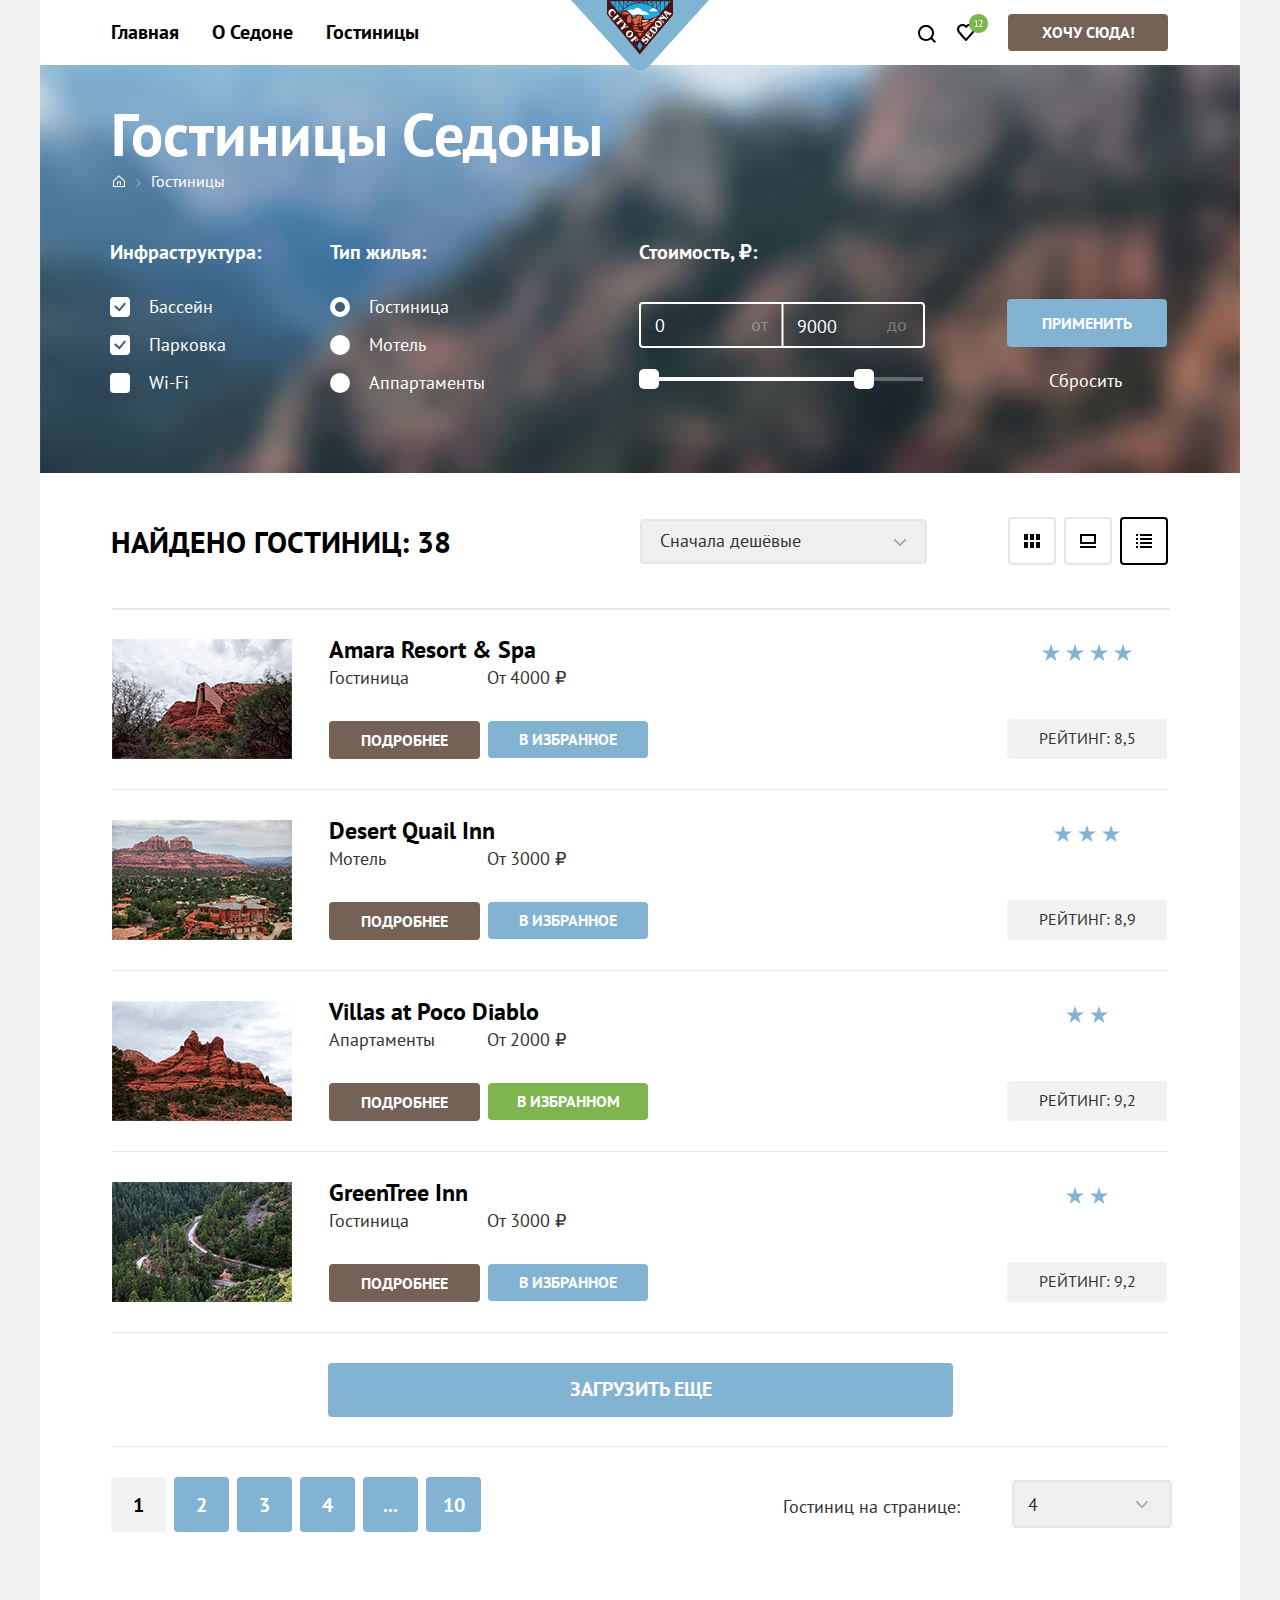
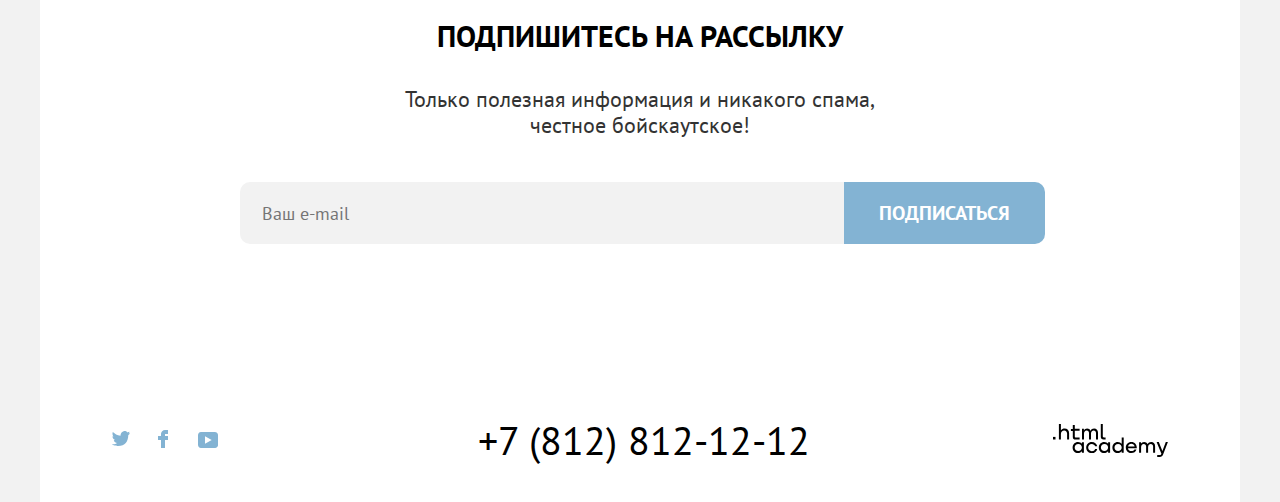
==== catalog.html @ f91305f1 "правка(без hover и focus)" ====
<!DOCTYPE html>
<html lang="ru">
  <head>
    <meta charset="utf-8">
    <title>HTML Academy: Седона(Каталог)</title>
    <link rel="stylesheet" href="styles/style.css">
    <link rel="icon" href="favicon.ico">
    <link rel="icon" type="image/png" sizec="32x32" href="images/favicon.png">
    <!-- Фавиконка -->
    <link>
  </head>
  <body class="catalog-body">
    <!-- header -->
    <header class="page-header">
      <!-- навигация -->
      <nav class="navigation">
        <ul class="navigation-list">
          <li class="navigation-item">
            <a class="navigation-link" href="main-link.html" >Главная</a>
          </li>
          <li class="navigation-item">
            <a class="navigation-link" href="about-sedona.html">О Седоне</a>
          </li>
          <li class="navigation-item">
            <a class="navigation-link" href="hotels.html">Гостиницы</a>
          </li>
        </ul>
        <ul class="navigation-user navigation-list">
          <li class="navigation-item">
            <a class="navigation-link" href="#">
              <img class="search" src="images/svg/search.svg" alt="кнопка поиска">
            </a>
          </li>
          <li class="navigation-item">
              <button class="popover-close-button ">
              <img class="sedona-like" src="images/svg/like-vector.svg" alt="Кнопка оценить">
              <!-- кнопка закрытия/открытия поповера -->
              </button>
          </li>
          <li class="navigation-item ">
            <a class="here-button" href="navigation-button.html">Хочу Сюда!</a>
          </li>
        </ul>
      </nav>
    </header>
    <!-- main -->
    <main class="main-inner">
      <header class="inner-header">
        <h1 class="inner-header-title">Гостиницы Седоны
          <ul class="breadcrumbs catalog-filter-list">
            <li class="breadcrumbs-item">
              <a class="breadcrumbs-link" href="index.html">
                <img class="main-inner-svg" src="images/svg/main-navigation.svg" alt="Главная">
              </a>
            </li>
            <li class="breadcrumbs-item">
              <a class="breadcrumbs-link" href="">Гостиницы</a>
            </li>
          </ul>
        </h1>
      </header>

        <section class="catalog-products">
          <form class="catalog-filter" action="https://echo.htmlacademy.ru/" method="get">
            <div class="main-page-block">
              <fieldset class="catalog-filter-group">
                <legend class="catalog-filter-title">Инфраструктура:</legend>
                    <ul class="catalog-filter-list">
                      <li class="catalog-filter">
                        <label class="control" for="swimming-id">
                          <input class="visually-hidden control-input" type="checkbox" name="swimming-pool" id="swimming-id" checked>
                          <span class="control-mark"></span>
                          <span class="control-label">Бассейн</span>
                        </label>
                      </li>
                        <li class="catalog-filter">
                          <label class="control" for="parking-id">
                          <input class="visually-hidden control-input" type="checkbox" name="parking" id="parking-id" checked>
                          <span class="control-mark"></span>
                          <span class="control-label">Парковка</span>
                        </label>
                        </li>
                      <li class="catalog-filter">
                        <label class="control" for="WI-FI-id">
                        <input class="visually-hidden control-input" type="checkbox" name="Wi-Fi" id="WI-FI-id">
                        <span class="control-mark"></span>
                        <span class="control-label">Wi-Fi</span>
                        </label>
                      </li>
                    </ul>
                </fieldset>

                <fieldset class="catalog-filter-group">
                  <legend class="catalog-filter-title">Тип жилья:</legend>
                    <ul class="catalog-filter-list">
                      <li class="catalog-filter">
                        <label class="control">
                        <input class="visually-hidden control-input" type="radio" name="product-group" value="hotel" checked>
                        <span class="control-mark"></span>
                        <span class="control-label">Гостиница</span>
                        </label>
                      </li>
                      <li class="catalog-filter">
                        <label class="control">
                        <input class="visually-hidden control-input" type="radio" name="product-group" value="motel" >
                        <span class="control-mark"></span>
                        <span class="control-label">Мотель</span>
                        </label>
                      </li>
                        <li class="catalog-filter">
                          <label class="control">
                          <input class="visually-hidden control-input" type="radio" name="product-group" value="appartament">
                          <span class="control-mark"></span>
                          <span class="control-label">Аппартаменты</span>
                          </label>
                        </li>
                      </ul>
                    </fieldset>

          <fieldset class="catalog-filter-group">
            <div class="range-wrapper-inputs">
              <form action="" method="post">
                <label class="catalog-filter-label">
                <input class="range-input range-input-one" type="number" name="min-price" value="0"> <div class="catalog-filter-input_from-to">от</div>
                </label>

                <label class="catalog-filter-label">
                <input class="range-input range-input-two" type="number" name="max-price" value="9000"> <div class="catalog-filter-input_from-to">до</div>
                </label>
              </form>
            </div>

            <legend class="catalog-filter-title">Стоимость, ₽:</legend>
              <div class="range">
                <div class="range-scale">
                  <div class="range-bar" style="left: 0px; width: 215px">
                    <button class="range-toggle toggle-min" type="button">
                      <span class="visually-hidden"></span>
                    </button> 
                    <button class="range-toggle toggle-max" type="button">
                    <span class="visually-hidden"></span>
                    </button>
                  </div>
                </div>
              </div>
            </fieldset>

          <div class="button-catalog">
            <button class="button-use" type="submit">Применить</button>
            <button class="button-repeat" type="reset">Сбросить</button>
          </div> 
        </div>
      </form>
        
        <form class="sorting-type">
          <div class="sorting-block">
          <h2 class="h2-sorting-block">Найдено гостиниц: 38</h2>
          <div class="select">
          <select class="select-control" id="sorting" name="sorting">
            <option value="cheap">Сначала дешёвые</option>
            <option value="popular">Сначала популярное</option>
            <option value="expensive">Сначала дорогое</option>
          </select>
        </div>
        
          
        <div class="mode-title-block">
          <a class="mode-title" href="#" >
            <img class="sorting-image"   src="images/svg/mode-tile.svg" alt="Показать карточки">
          </a>

          <a class="mode-title" href="#" >
            <img class="sorting-image" src="images/svg/mode-slideshow.svg" alt="показать слайдшоу">
          </a>

          <a class="mode-title-black mode-title" href="#" class="button button-light">
            <img class="sorting-image" src="images/svg/mode-list.svg" alt="Показать список">
          </a>
        </div>
      </div>
    </div>
  </form>
  <!-- карточки каталога -->
        <div class="product-card">
          <a class="product-card-link" href="product.html">
            <img class="product-card-image" src="images/catalog/AmaraResort&Spa-img.png" alt="Фотография Гостиницы">
          </a>
          <div class="product-card-information-block">
          <a class="product-card-title" href="#">Amara Resort & Spa</a>
          <p class="product-card-price">Гостиница</p>
          <p class="product-card-price">От 4000 ₽</p>
          <a href="#" class="detailed-button button">ПОДРОБНЕЕ</a>
          <a href="#" class="elected-button ">В ИЗБРАННОЕ</a>
        </div>
          <div class="block-stars">
            <img src="images/svg/star.svg" alt="4 звезды">
            <img src="images/svg/star.svg" alt="4 звезды">
            <img src="images/svg/star.svg" alt="4 звезды">
            <img src="images/svg/star.svg" alt="4 звезды">
            </div>
          <p class="raiting">Рейтинг: 8,5</p>  
          </div>

        <div class="product-card">
          <a class="product-card-link" href="product.html">
            <img class="product-card-image" src="images/catalog/DesertQuailInn-image.png" alt="Фотография Гостиницы">
          </a>
          <div class="product-card-information-block">
          <a class="product-card-title" href="#">Desert Quail Inn</a>
          <p class="product-card-price">Мотель</p>
          <p class="product-card-price">От 3000 ₽</p>
          <a href="#" class="detailed-button button">ПОДРОБНЕЕ</a>
          <a href="#" class="elected-button ">В ИЗБРАННОЕ</a>
          </div>
          <div class="block-stars">
            <img src="images/svg/star.svg" alt="3 звезды">
            <img src="images/svg/star.svg" alt="3 звезды">
            <img src="images/svg/star.svg" alt="3 звезды">
          </div>
          <p class="raiting">Рейтинг: 8,9</p>
          </div>

        <div class="product-card">
          <a class="product-card-link" href="product.html">
            <img class="product-card-image" src="images/catalog/VillasatPocoDiablo-image.png" alt="Фотография Гостиницы">
          </a>
          <div class="product-card-information-block">
          <a class="product-card-title" href="#">Villas at Poco Diablo</a>
          <p class="product-card-price">Апартаменты</p>
          <p class="product-card-price">От 2000 ₽</p>
          <a href="#" class="detailed-button button">ПОДРОБНЕЕ</a>
          <a href="" class="elected-button">В ИЗБРАННОМ</a>
          </div>
          <div class="block-stars">
            <img src="images/svg/star.svg" alt="2 звезды">
            <img src="images/svg/star.svg" alt="2 звезды">
            </div>
          <p class="raiting">Рейтинг: 9,2</p>
          </div>

        <div class="product-card">
          <a class="product-card-link" href="product.html">
            <img class="product-card-image" src="images/catalog/GreenTreeInn-image.png" alt="Фотография Гостиницыы">
          </a>
          <div class="product-card-information-block">
          <a class="product-card-title" href="#">GreenTree Inn</a>
          <p class="product-card-price">Гостиница</p>
          <p class="product-card-price">От 3000 ₽</p>
          <a href="#" class="detailed-button button">ПОДРОБНЕЕ</a>
          <a href="#" class="elected-button ">В ИЗБРАННОЕ</a>
          </div>
          <div class="block-stars">
            <img src="images/svg/star.svg" alt="2 звезды">
            <img src="images/svg/star.svg" alt="2 звезды">
            </div>
          <p class="raiting">Рейтинг: 9,2</p>
        </div>
          <a class="link-download-more" href="#">Загрузить еще</a>
      
        <div class="sorting-footer-block"> 
            <a class="pagination-link" href="">1</a>
            <a class="pagination-link" href="#">2</a>
            <a class="pagination-link" href="#">3</a>
            <a class="pagination-link" href="#">4</a>
            <a class="pagination-link pagination-next" href="#">...</a>
            <a class="pagination-link" href="#">10</a>
        

        <div class="text-sorting-block">
          <p class="text-sorting">Гостиниц на странице:</p>
          <select class="select-control" id="sorting-hotels" name="sorting">
            <option class="option-control" value="4">4</option>
            <option class="option-control" value="3">3</option>
            <option class="option-control" value="2">2</option>
            <option class="option-control" value="1">1</option>
          </select>
        </div>
      </div>  
  <!-- блок с рассылкой -->
    <div class="mailing">
      <h1 class="mailing-inner-h1">Подпишитесь на рассылку</h1>
      <p class="mailing-inner-p">Только полезная информация и никакого спама,<br>честное бойскаутское!</p>
        <form class="mail-button-form" action="" method="post">
          <div class="mail-button-block">
            <input  class="mail-button" placeholder="Ваш e-mail" id="email-button">
            <label class="for-email-button" for="email-button">Подписаться</label>
          </div>
        </form>
      </div>
    </main>
  <!-- footer -->
      <footer class="page-footer">
        <div class="footer-container">
          <ul class="footer-social-list">
            <li class="footer-social-item">
              <a class="social-button" href="#">
                <img class="social-image" src="images/svg/twitter.svg" alt="telegram сайта">
              </a>
            </li>
            <li class="footer-social-item">
              <a class="social-button" href="#">
                <img class="social-image" src="images/svg/social-facebook.svg" alt="facebook сайта">
              </a>
            </li>
            <li class="footer-social-item">
              <a class="social-button" href="#">
                <img class="social-image" src="images/svg/social-youtube.svg" alt="YouTube сайта">
              </a>
            </li>
          </ul>
          <a class="telefon" href="+7(812)812-12-12">+7 (812) 812-12-12</a>
          <a class="htmlacademy-block" href="#">
            <img class="htmlacademy-image" src="images/svg/htmlacademy.svg" alt="htmlacademt сайт">
        </a>
      </div>
    </footer>
  </body>
</html>
---- styles/style.css ----
@font-face {
    font-family:"PT Sans";
    font-style: normal;
    font-weight: 400;

    src: url("../fonts/ptsans-400.woff2") format("woff2");
    font-display: swap;
}
@font-face {
    font-family:"PT Sans";
    font-style:normal;
    font-weight: bold;

    src: url("../fonts/ptsans-700.woff2") format("woff2");
    font-display: swap;
}
html {
    height: 100%;
    margin:0 auto;
    width: 1280px;
    background: #F2F2F2;
}
body{
    margin:0 auto;
    display: flex;
    flex-direction: column;
    min-height: 100%;
    font-family: "PT Sans",sans-serif;
    font-size:24px;
    line-height:28px;

    background-color: #FFFFFF;
    width:1200px;
}  
.visually-hidden {
    position: absolute;
    width: 1px;
    height: 1px;
    margin: -1px;
    padding: 0;
    border: 0;
    clip: rect(0 0 0 0);
    overflow: hidden;
  }

.catalog-body{
    margin:0 auto;
    min-height: 100%;
    font-family: "PT Sans";
    font-size:24px;
    line-height:28px;
    
}
.main-container {
    flex-grow:1;
    margin: 0 auto;
    position:relative;
}
.main-container::after{
    position:absolute;
    content:"";
    background:url("../images/index/index-background.jpg");
    z-index:auto;
    width: 1200px;
    height: 485px;
    top: 0px;
}
.main-container::before{
    position:absolute;
    content:"";
    background:url("../images/index/welcome.png");
    width: 458px;
    height: 352px;
    margin-left:371px;
    top: 51px;
    z-index:1;
}
.page-container:after{
    position:absolute;
    content:"";
    background: url("../images/svg/index-background-svg.svg");
    width:1200px;
    height:57px;
    z-index:1;
    left:0;
    top:428px;
}
.page-container {
    width:1200px;
    margin: 0 auto;
    display:flex;
    flex-wrap:wrap;
    text-transform: uppercase;
}
.main-logo {
    display: block;
    margin: 0 auto;
    width:458px;
    height:352px;
}
.logo-h1 {
    font-family:"PT sans";
    font-size:30px;
    line-height:38px;
    margin:0;
    text-align: center;
    text-transform: uppercase;
}
.p-logo {
    width: 720px;
    font-family: "PT Sans";
    font-style: normal;
    font-weight: normal;
    font-size: 22px;
    line-height: 100px;
    text-align: center;
    color: #333333;
    text-transform: none;
    padding:0;
    margin:0;
}
.navigation {
    display:flex;
    width:1200px;
    margin:0; 
    z-index:3;
}
.navigation::after{
    position:absolute;
    content:"";
    background:url("../images/svg/sedona-nav.png");
    width:138px;
    height:70px;
    margin-left:531px;
    z-index:3;
}
.popover{
    position: absolute;
    top:62px;
    left:803px;
    z-index: 2;
    box-sizing: border-box;
    width: 400px;
    border: 1px solid #E6E6E6;
    box-sizing: border-box;
    box-shadow: 0px 25px 50px rgba(0, 0, 0, 0.15);
    border-radius: 20px;
    padding:25px;
    min-height: 232px;
    font-family:"PT sans",sans-serif;
    color:#000000;
    background-color:#FFFFFF;
    /* Отключил поповер */
    display:none;
}
.popover-cart::before{
    position:absolute;
    background:url("../images/svg/popover-vector.svg");
    width:20px;
    height:9px;
    left: 168px;
    top: -10px;
    z-index:3;
    content:"";
    /* вектор указывающий на кнопку закрытия попапа */
}
.popover-content {
    height: 100%;
}
.popover-title{
    position:absolute;
    left:-1px;
    padding-top:22px;
    padding-bottom:25px;
    width: 401px;
    font-family: "PT Sans",sans-serif;
    font-style: normal;
    font-weight: bold;
    font-size: 16px;
    line-height: 15px;  
    text-align: center;
    text-transform: uppercase;
    color:#FFFFFF;
    background: #756257;
    border-radius: 0px 0px 20px 20px;
    margin-top:22px;
}
.popover-title:hover{
    background: #615048;
}
.popover-title-link:focus{
    outline:none;
    background: #615048;
    border: 3px solid #83B3D3;
    border-radius: 0px 0px 20px 20px;
}
.popover-title:active{
    color: rgba(255, 255, 255, 0.3);
}
.cart-item{
    display:grid;
    margin-bottom:auto;
    grid-template-columns: 65px 260px 50px;
    grid-template-rows: 50px;
}
.basket:hover{
    color:black;
}
.cart-item-button:focus{
    outline:none;
    padding: 10px;
    width: 36px;
    height: 36px;
    border: 3px solid #83B3D3;
    box-sizing: border-box;
    border-radius: 10px;
}
.cart-item-button:active{
    color: rgba(255, 255, 255, 0.3);
}
/* .cart-item-block{
    display:flex;
    flex-direction: row;
    width:320px;
} */
.cart-item + .cart-item{
    margin-top:24px;
}
.popover-cart{
    width:400px;
}
.cart-items-list{
    padding:0;
}
.cart-item-image{
    width: 48px;
    height: 48px;
    border-radius: 24px;
    grid-row:1/2;
    grid-column:1/2;
    border: 1px solid #000000;
}
.cart-item-title{
    height:36px;
    font-family:"PT Sans",sans-serif;
    font-style: normal;
    font-weight: bold;
    font-size: 18px;
    line-height: 34px;
    color: #000000;
    display:flex;
    flex-direction: column;
    align-self:flex-end;
    grid-column:2/3;
    grid-row:1/2;
}
.cart-item-link{
    list-style: none;
}
.cart-item-type-hotel{
    margin:0;
    padding:0;
    width: 244px;
    font-family: "PT Sans",sans-serif;
    font-style: normal;
    font-weight: normal;
    font-size: 16px;
    line-height: 40px;
    display: flex;
    align-items: flex-end;
    color: #333333;
    grid-column:2/3;
    grid-row:1/2;
}
.cart-item .button {
    grid-column: 3 / 4;
    align-self:flex-start;
    border:none;
    background:none;
    width: 16px;    
    height: 36px;
    padding:0;
    margin:0;
}
.navigation-list {
    display:flex;
    flex-wrap:wrap;
    width:440px;
    margin:0;
    padding:0;
    list-style-type: none;
}
.navigation-list:first-child{
    margin-left:71px;
}
.navigation-list.navigation-user {
    width:auto;
    margin-left:auto;
    max-width:350px;
}
.search{
    position:relative;
    top:4px;
    width:18px;
    height:18px;
}
.sedona-like{
    position: relative;
    bottom:4px;
    width:31px;
    height:27px;
}
.navigation-link {
    position: relative;
    display:block;
    padding:19px 33px 0px 0px;
    font-size:20px;
    line-height:26px;
    font-weight: 700;
    text-align:center;
    color: #000000;
    text-decoration: none;
    font-family: 'PT Sans';
    text-transform: none;
}
.navigation-user  .navigation-link{
    padding:19px 20px 0px 0px;
}
.navigation-link:hover {
    color:#756257;
}
.navigation-link:focus {
    outline:none;
    border: 3px solid #83B3D3;
    box-sizing: border-box;
    border-radius: 10px;
    padding: 6px 12px;
    align-self:center;
}
.page-header{
    min-height:65px;
}
.navigation-link:active {
    color: rgba(0, 0, 0, 0.3);
}
.popover-close-button {
    outline:none;
    background:none;
    border:none;
    padding:18px 20px 24px 1px;
}
.popover-close-button:hover{
    color:rgba(117, 98, 87, 1);

}
.navigation-item {
    position:relative;
    z-index:1;
}
.navigation-list .navigation-item{
    height:65px;
}
.here-button {
    width:160px;
    font-family: "PT Sans";
    font-style: normal;
    font-weight: bold;
    font-size: 16px;
    line-height: 21px;
    margin:0 auto;
    text-transform: uppercase;
    color:#FFFFFF;
    background: #756257;
    border-radius: 4px;
    display:inline-block;
    padding:8px 0px;
    margin-bottom:4px;
    text-align:center;
    text-decoration: none;
    margin-right:72px;
    margin-top:14px;    
}
.here-button:hover {
    background-color:#615048;
}
.here-button:focus {
    outline:none;
    border: 3px solid #83B3D3;
    border-radius: 4px;
}
.here-button:active {
    color: rgba(255, 255, 255, 0.3);
    background-color:#615048;
}
.mailing-index {
    background-image: url("../images/index/mailing-background.jpg");
    height:411px;
    width: 1200px;
    background-size: 100% auto;
    background-repeat: no-repeat;
    margin:0 auto;
}
.mailing {
    text-align:center;
    margin-bottom:50px;
}
.mailing-inner-h1 {
    width: 720px;
    height: 50px;
    font-family: "PT Sans",sans-serif;
    font-style: normal;
    font-weight: bold;
    font-size: 30px;
    line-height: 36px;
    text-align: center;
    text-transform: uppercase;
    color: #000000;
    margin-bottom:18px;
    margin-top:82px;
    margin-left:240px;
}
.mailing-inner-p {
    width: 720px;
    height: 72px;
    font-family: "PT Sans",sans-serif;
    font-style: normal;
    font-weight: normal;
    font-size: 22px;
    line-height: 26px;
    text-align: center;
    color: #333333;
    margin:0;
    margin-left:240px;
    margin-bottom:24px;
}
.mail-button-form {
    width:0px;
    height:0px;
}
.block {
    background-color: #83B3D3;
    color:#ffffff;
    text-align: center;
    margin: 0;
    padding: 0;

}
.food {
    background-color: #83B3D3;
    color:#ffffff;
    text-align: center;
}
.hotels {
    background: rgba(131, 179, 211, 0.12); 
    color:#ffffff;
    text-align: center;;
}
.souvenirs {
    background-color: #83B3D3;
    color:#ffffff;
    text-align: center;
    background: rgba(131, 179, 211, 0.12); 
    margin: 0;
    padding: 0;
}

.main-inner {
    background: url("../images/catalog/catalog-background.jpg");
    width: 1200px;
    background-repeat: no-repeat;
    flex-grow:1;
    margin: 0 auto;
}
.select-control {
    color:#333333;
}
.sorting-block {
    position:relative;
    display:flex;
    flex-direction: row;
    width: 1200px;
    height: 48px;
    align-items:center;
    margin-bottom:74px;
    margin-top:126px;
}
.h2-sorting-block {
    position:relative;
    font-family: "PT Sans",sans-serif;
    font-style: normal;
    font-weight: bold;
    font-size: 30px;
    line-height: 39px;
    text-transform: uppercase;
    color: #000000;
    margin:0;
    padding-left:71px;
    width: 529px;
}
.sorting{
    position: relative;
    display: flex;
    align-items: center;
    width: 287px;
    margin-right: auto;
}
.sorting-type .select-control {
    position: relative;
    font-family:"PT sans",sans-serif ;
    font-style: normal;
    font-weight: normal;
    font-size: 18px;
    line-height: 23px;
    color: #333333;
    border: 2px solid #E6E6E6;
    box-sizing: border-box;
    border-radius: 4px;
    padding:8px 100px 10px 18px;
    margin:0; 
    bottom:0px;
    appearance: none;
}
.sorting-block::after{
    position:absolute;
    content: "";
    left:854px;
    top:22px;
    background:url("../images/svg/dropdown.svg");
    width:12px;
    height:7px;
}
.sorting-type .select-control:hover{
    border: 2px solid #83B3D3;
    box-sizing: border-box;
    border-radius: 4px;
}
.sorting-type .select-control:focus{
    outline: none;
    border: 2px solid #83B3D3;
    box-sizing: border-box;
    border-radius: 4px;
}
.sorting-type .select-control:active{
    opacity:0.3;
}
.inner-header-title {
    font-family: "PT Sans",sans-serif;
    font-style: normal;
    font-weight: bold;
    font-size: 60px;
    color: #FFFFFF;
    padding:0;
    margin:0;
    padding-top:55px;
    padding-left:71px;
    margin-bottom:91px;
}
.catalog-filter-title {
    font-family: "PT sans",sans-serif;
    font-style: normal;
    font-weight: bold;
    font-size: 20px;
    line-height: 26px;
    color:#FFFFFF;
    width: 150px;
    height: 26px;
    margin-bottom:24px;
    padding:0;
}
.main-page-block:first-child {
    margin-left:19px;
}
.control {
    position: relative;
    display: block;
}
.control-mark {
    position:absolute;
    width:20px;
    height:20px;
    background: #FFFFFF;
    border-radius: 4px;
    border:none;
    top: 6px;
    left: 0;
}
.control-input[type="checkbox"] + .control-mark:hover{
    opacity:0.6;
}
.control-mark:focus{
    background: rgba(255, 255, 255, 0.6);
    border: 3px solid #83B3D3;
}
.control-input[type="checkbox"] + .control-mark:active{
    opacity: 0.3;
}
.control-input[type="checkbox"]:checked + .control-mark::before {
    position: absolute;
    top: 10px;
    left: 4px;
    width: 6px;  
    height: 2px;
    background-color: #3F5E72;
    content: "";
}
.control-input[type="checkbox"]:checked + .control-mark::after {
  position: absolute;
  top: 9px;
  left: 7px;
  width: 10px;  
  height: 2px;
  background-color: #3F5E72;
  content: "";
}
.control-input[type="checkbox"]:checked + .control-mark::before {
    transform: rotate(40deg);
  }
  
.control-input[type="checkbox"]:checked + .control-mark::after {
    transform: rotate(130deg);
}
.control-input[type="radio"] + .control-mark {
    border-radius: 50%;
}
.control-input[type="radio"]:checked + .control-mark::before {
    position: absolute;
    top: 5px;
    left: 5px;
    width: 10px;
    height: 10px;
    background: #3F5E72;
    border-radius: 50%;
    content: "";
}
.control-label {
    width: 63px;
    height: 23px;
    font-family: "PT sans",sans-serif;
    font-style: normal;
    font-weight: normal;
    font-size: 18px;
    line-height: 23px;
    color: #FFFFFF;
    padding-left:39px;  
}
.catalog-filter-list .catalog-filter:first-child{
    margin-top:2px;
}
.catalog-filter-input_from-to {
    width: 20px;
    height: 23px;
    font-family: "PT sans",sans-serif;
    font-style: normal;
    font-weight: normal;
    font-size: 18px;
    line-height: 20px;
    text-align: right;
    align-self:center;
    color: #FFFFFF;
    opacity: 0.3;
    padding-right:14px;
}
.catalog-filter-group {
    margin:0;
    border:none;
    margin-left:51px;
    padding:0;
}
.catalog-filter-group:nth-child(2) {
    padding-right:159px;
    margin-left:70px;
}
.catalog-filter-group:nth-child(3){
    padding:0;
    width:287px;
    margin:0;
}
.mode-title-block {
    width:160px;
    display:flex;
    flex-direction: row;   
    padding:0;
    margin-left:81px;
    margin-right:72px;
}
.mode-title {
    position:relative;
    width:48px;
    height:48px;
    text-decoration: none;
    border: 2px solid #E6E6E6;
    box-sizing: border-box;
    border-radius: 4px; 
    margin-right:8px;
}
.mode-title:not(.mode-title-black):hover{
    border: 2px solid #83B3D3;
}
.mode-title:not(.mode-title-black):focus{
    outline:none;
    border: 2px solid #83B3D3;
}
.mode-title:not(.mode-title-black):active{
    border: 2px solid #000000   ;
}
.sorting-image{
    width:16px;
    height:14px;
    position:absolute;
    left:14px;
    top:15px;
}
.mode-title:nth-child(3){
    margin:0;
}
.mode-title-black {
    border: 2px solid #000000;
}

.mode-title-block::after {
    position:absolute;
    width:1056px;
    left:72px;
    top: 91px;
    border: 1px solid #E6E6E6;
    content: "";
}
.white-block {
    background-color:#ffffff;
    width: 1200px;
    min-height: 288px;
    left: 40px;
    top: 550px;
    margin: 0;
    padding: 0;
}
.logo-sedona {
    position:absolute;
    margin:51px 371px 82px 371px;
}
.logo-block {
    margin: 0 auto;
    width:720px;
    padding:63px 240px 0px;
    margin-top:480px;
}
.h2-block {
    font-family: "PT sans",sans-serif;
    font-style: normal;
    font-weight: bold;
    font-size: 24px;
    line-height: 24px;
    text-align: center;
    color:black;
    margin:0;
    padding:0;
    margin-top:100px;
    margin-bottom:0;
}
.h2-block_svg {
    font-family: "PT sans",sans-serif;
    font-style: normal;
    font-weight: bold;
    font-size: 24px;
    line-height: 28px;
    text-align: center;
    color:black;
    margin:0 auto;  
}
.h2-block_white {
    width:200px;
    margin:0 auto;
    font-family: "PT sans",sans-serif;
    font-style: normal;
    font-weight: bold;
    font-size: 24px;
    line-height: 28px;
    text-align: center;
    margin-top:100px;
    margin-bottom:26px;
}
.block-number-one {
    font-family: "PT sans",sans-serif;
    font-style: normal;
    font-size: 24px;
    line-height: 28px;
}
.block-number_p {
    width: 220px;
    min-height: 23px;
    font-family: "PT Sans",sans-serif;
    font-style: normal;
    font-weight: normal;
    font-size: 18px;
    line-height: 21px;
    margin:0 auto;
    color: #FFFFFF;
    text-align:center;
    text-transform: none;
    margin-bottom:26px;
}

.food {
    font-family: "PT sans",sans-serif;
    font-style: normal;
    font-weight: bold;
    font-size: 24px;
    line-height: 28px;
    text-align: center;
    
    background-color:#ffffff;
}
.number-block {
    color:#333333;
    font-family: "PT sans",sans-serif;
    font-style: normal;
    font-weight: normal;
    font-size: 18px;
    line-height: 19px;
    text-align: center; 
    margin-top: 35px;
    padding:0;
    margin-bottom:10px;
}
.number-block-p {
    margin:0 auto;
    width:250px;
    color:#333333;
    font-family: "PT sans",sans-serif;
    font-style: normal;
    font-weight: normal;
    font-size: 18px;
    line-height: 21px;
    text-align: center;
    margin-top:20px;
    padding:0;
    margin-bottom:0;
    text-transform: none;
}
.number_none-svg {
    color:#333333;
    font-family: "PT sans",sans-serif;
    font-style: normal;
    font-weight: normal;
    font-size: 18px;
    line-height: 21px;
    text-align: center;
    margin: 0;
    padding:0;
    margin-bottom:0;
    margin-top:26px;
}
.block-attractions {
    background: rgba(131, 179, 211, 0.12); 
    margin: 0;
    padding: 0;
}
.souvenirs {
    background: rgba(131, 179, 211, 0.12);
}
.block-road {
    background: rgba(131, 179, 211, 0.2);
}
.block-tourist {
    background: rgba(131, 179, 211, 0.12); 
    margin: 0;
    padding: 0;
}
.sedona-hotels-block {
    margin:0 auto;
}
.sedona-hotels-block-p {
    font-family: "PT sans",sans-serif;
    font-style: normal;
    font-weight: normal;
    font-size: 22px;
    line-height: 26px;
    color:#333333;
    text-align:center;
    margin-left:-10px;
    text-transform: none;
    margin-bottom:61px;
}
.sedona-hotels-block-h2 {
    font-family: "PT sans",sans-serif;
    font-style: normal;
    font-weight: bold;
    font-size: 30px;
    line-height: 32px;
    text-align: center;
    text-transform: uppercase;
    margin-top:91px;
    margin-bottom:30px;
}
.souvenirs-svg {
    margin-bottom:23px;
    margin-top:85px;
}
.food-svg {
    margin-bottom:23px;
    margin-top:91px;
}
.hotels-svg {
    margin-bottom:23px;
    margin-top:89px;
}
.search-hotels {
    display:block;
    font-family: "PT Sans",sans-serif;
    font-style: normal;
    text-decoration: none;
    font-weight: bold;
    font-size: 20px;
    line-height: 36px;
    width: 575px;
    background: #756257;
    border-radius: 10px;
    text-align: center;
    text-transform: uppercase;
    color: #FFFFFF;
    padding-top:11px;
    padding-bottom:11px;
    margin-left:312px;
    margin-bottom:91px;
}
.search-hotels:hover {
    background: #615048;
}
.search-hotels:focus {
    outline:none;
    border: 3px solid #83B3D3;
    box-sizing: border-box;
    border-radius: 10px;
}
.search-hotels:active {
    color: rgba(255, 255, 255, 0.3);
}
.mailing-h1 {
    font-family: "PT sans",sans-serif;
    font-style: normal;
    font-weight: bold;
    font-size: 30px;
    line-height: 36px;
    color:#FFFFFF;
    text-align: center;
    text-transform: uppercase;
    padding-top:94px;
    padding-bottom:15px;
}
.mailing-p {
    margin:0 auto;
    font-family: "PT sans",sans-serif;
    font-style: normal;
    font-weight:normal;
    font-size: 22px;
    line-height: 26px;
    text-transform: none;
    color:#FFFFFF;
    text-align: center;
    margin-top:30px;
    margin-bottom:28px;
}
.mail-button {
    font-family: "PT sans",sans-serif;
    font-style: normal;
    font-weight: normal;
    font-size: 18px;
    line-height: 28px;
    display: flex;
    align-items: center;
    color: #000000;
    background: #F2F2F2;
    border:none;
    height: 60px;
    padding-left:22px;
    padding-right:375px;
    border-radius: 10px 0px  0px 10px;
}
.mail-button-block  {
    display:flex;
    width:800px;
    margin-left:200px;
}
.mail-button:hover {
    background: #E6E6E6;
}
.mail-button:focus {
    outline:none;
    border: 3px solid #83B3D3;
    padding:-3px;
}
.mail-button:active {
    border: 2px solid #000000;
    box-sizing: border-box;
}
.for-email-button {
    font-family: "PT sans",sans-serif;
    font-style: normal;
    font-weight: bold;
    font-size: 20px;
    line-height: 60px;
    color:#FFFFFF;
    align-items: center;
    text-transform: uppercase;
    width: 200px;
    background: #83B3D3;
    border-radius: 0px 10px 10px 0px;
    padding:1px 35px;
} 
.for-email-button:hover {
    background: #68A2CA;
}
.for-email-button:focus { 
    outline: none;
    border: 3px solid #756257;
}
.for-email-button:active {
    background: #68A2CA;
    color: rgba(255, 255, 255, 0.3);
}
.page-footer {
    margin:0 auto;
}
.catalog-body .page-footer{
    margin-top:150px;
}
.catalog body  .footer-container{
    margin-top:138px;
}
.footer-container {
    display: flex;
    width: 1200px;
    margin: 0 auto;
    height:120px;
}
.footer-social-list {
    width:100px;
    list-style-type: none;
    display:flex;
    flex-wrap:wrap;
    align-self:center;
    margin: 0;
    padding: 0;
    margin-left:72px;
}
.footer-social-item {
    position:relative;
    width:30px;
    height:30px;
    left:0px;
    bottom:3px;
}
.footer-social-item:nth-child(2){
    left:16px;
    bottom:1px;
}
.footer-social-item:nth-child(3) {
    left:26px;
    bottom:1px;
  }
.social-button:hover {
    color: #68A2CA;
}
.social-button:focus {
    outline:none;
    padding:10px;
    width: 40px;
    height: 40px;
    border: 3px solid #83B3D3;
    box-sizing: border-box;
    border-radius: 10px;
}
.social-button:active{
    color: rgba(104, 163, 202, 0.3);
}
.telefon {
    position:relative;
    font-family: "PT Sans",sans-serif;
    font-style: normal;
    font-weight: normal;
    font-size: 40px;
    text-decoration: none;
    color:black;
    text-align: center;
    margin:0 auto;
    align-self:center;
    bottom:2px;
    left:11px;
}
.telefon:hover {
    color: #756257;
}
.telefon:focus {
    border: 3px solid #83B3D3;
    padding: 15px;
    box-sizing: border-box;
    border-radius: 10px;
    outline:none;
}
.telefon:active{
    color: rgba(0, 0, 0, 0.3);
}
.htmlacademy-block{
    width:115px;
    height:33px;
    padding-top:42px;
    margin-right:72px;
}
.htmlacademy-block:hover {
    color: #756257;
}
.htmlacademy-block:focus {
    outline:none;
    padding: 10px;
    box-sizing: border-box;
    border-radius: 10px;
    border: 3px solid #83B3D3;
}
.htmlacademy-block:active{
    color: rgba(0, 0, 0, 0.3);
}
.text-sorting {
    font-family: "PT sans",sans-serif;
    font-style: normal;
    font-weight: normal;
    font-size: 18px;
    line-height: 23px;
    color: #333333;
    margin-left:294px;
    margin-right:52px;
}
.text-sorting-block .select-control{
    position: relative;
    font-family:"PT sans",sans-serif ;
    font-style: normal;
    font-weight: normal;
    font-size: 18px;
    line-height: 23px;
    color: #333333;
    border: 2px solid #E6E6E6;
    box-sizing: border-box;
    border-radius: 4px;
    margin:0; 
    top:3px;
    padding-left:14px;
    height:48px;
    width:160px;
    appearance: none;
}
.text-sorting-block .select-control:hover{
    border: 2px solid #83B3D3;
    box-sizing: border-box;
    border-radius: 4px;
}
.text-sorting-block .select-control:focus{
    outline: none;
    border: 2px solid #83B3D3;
    box-sizing: border-box;
    border-radius: 4px;
}
.text-sorting-block .select-control:active{
    opacity:0.3;
}
.text-sorting-block{
    display:flex;
    flex-direction:row;
}
.sorting-footer-block::before{
    position:absolute;
    content: "";
    left:1096px;
    top:24px;
    background:url("../images/svg/dropdown.svg");
    width:12px;
    height:7px;
    z-index:1;
}
.sorting-footer-block::after{
    content:"";
    width: 1056px;
    position:absolute;
    left: 72px;;
    top: -31px;
    border-bottom: 1px solid #E6E6E6;
}
.option-control {
    font-family: "PT sans",sans-serif;
    font-style: normal;
    font-weight: normal;
    font-size: 18px;
    line-height: 23px;
    color: #333333;
}

.link-download-more{
    position:relative;
    align-items: center;
    text-align: center;
    text-transform: uppercase;
    width: 625px;
    padding:13px 0px 15px 0px;
    background-color: #83B3D3;
    border-radius: 4px;
    font-family: "PT sans",sans-serif;
    font-style: normal;
    font-weight: bold;
    font-size: 20px;
    line-height: 26px;
    display:block;
    text-decoration: none;
    color:#FFFFFF;
    bottom:20px;
    margin-bottom:40px; 
    margin-left:288px;
    margin-top:20px;
}
.block {
    width:400px;
    min-height: 384px;
    margin:0;
    padding:0;
    display:flex;
    flex-direction: column;
    flex-wrap:wrap;
    text-align:center;
}
.photo-center-city {
    width: 800px;
    height: 384px;
    margin:0;
}
.main-page-block{
    display:flex;
    padding:0;
    margin:0;
}
.breadcrumbs {
    display:flex;
    padding:0;
    margin:0;
}
.breadcrumbs-item{
    padding-left:2px;
    padding-top:3px;
}
.breadcrumbs::after{
    position:relative;
    content:"";
    left:25px;
    top:25px;
    background:url("../images/svg/nav-link.svg");
    width:5px;
    height:8px;
}
.breadcrumbs-item{
    width:0;
    height:0;
}
.breadcrumbs-item + .breadcrumbs-item{
    margin-left:26px;
}
.breadcrumbs-link[href="index.html"]{
    height:2px;
}
.breadcrumbs-link[href=""] {
    position:relative;
    font-family: "PT sans",sans-serif;
    font-style: normal;
    font-weight: normal;    
    font-size: 16px;
    line-height: 21px;
    color: #FFFFFF;
    width: 73px;
    height: 21px;
    padding-left:13px;
    text-decoration: none;
    top:-3px;
    right:1px;
}
.catalog-filter-list {
    display: flex;
    list-style-type: none;
    margin: 0;
    padding: 0;
    position: absolute;
    height: 148px;
    flex-direction: column;
    flex-wrap: wrap;
}
.catalog-filter-list:not(.catalog-filter-list:nth-child(2)):not(.breadcrumbs){
    margin-left:2px;
}
.catalog-filter{
    padding-bottom:10px;
}
.catalog-filter:nth-child(3){
    padding-bottom:0;
}
.breadcrumbs-link:hover{
    color: rgba(255, 255, 255, 0.6);
}
.breadcrumbs-link:focus{
    outline:none;
    padding: 3px 8px;
    border: 3px solid #83B3D3;
    box-sizing: border-box;
    border-radius: 4px;
}
.button-catalog{
    position:relative;
    left:81px;
    bottom:10px;
 }
.button-use{
    position: absolute;
    width: 160px;
    height: 48px;
    margin-top:70px;    
    font-family: "PT Sans",sans-serif;
    font-style: normal;
    font-weight: bold;
    font-size: 16px;
    line-height: 21px;
    text-transform: uppercase;
    color: #FFFFFF;
    background: #83B3D3;
    border-radius: 4px;
    border:none;
    padding:0;
}
.button-use:hover{
    background: #68A2CA;
}
.button-use:focus{
    outline:none;
    border: 3px solid #FFFFFF;
}
.button-use:active{
    color: rgba(255, 255, 255, 0.3);
}
.button-repeat{
    position: absolute;
    top:140px;
    left:42px;
    font-family: "PT Sans",sans-serif;
    font-style: normal;
    font-weight: normal;
    font-size: 18px;
    line-height: 23px;
    color: #FFFFFF;
    background:none;   
    border:none; 
    padding:0;
    
}
.button-repeat:hover{
    color: rgba(255, 255, 255, 0.6);
}
.button-repeat:focus{
    outline:none;
    border: 3px solid #83B3D3;
    border-radius: 4px;
    padding:4px 3px;
}
.button-repeat:active{
    color: rgba(255, 255, 255, 0.3);
}
.range{
    margin-left:10px;
}
.range-scale{
    margin-top:29px;
    height:4px;
    background-color:rgba(255, 255, 255, 0.3);
    position:relative;
    width:274px;
}
.range-bar{
    position: absolute;
    height:4px;
    background-color: #FFFFFF;
}
.range-toggle{
    position: absolute;
    width:20px;
    height:20px;
    background-color:#FFFFFF;
    border-radius:5px;
    cursor:pointer;
    border:none;
}
.range-toggle:hover{
    box-shadow: 0px 4px 10px rgba(0, 0, 0, 0.25);
}
.range-toggle:focus{
    border: 3px solid #83B3D3;
    box-shadow: 0px 4px 10px rgba(0, 0, 0, 0.25);
}
.range-toggle:active{
    border: 2px solid #83B3D3;
    box-shadow: 0px 7px 15px rgba(0, 0, 0, 0.4);
}
.toggle-min{
    top:-8px;
    left:-10px;
}
.toggle-max{
    top:-8px;
    right:-10px;
}
.range-wrapper-inputs{
    position:relative; 
    display:flex;
    margin-top:13px;
    border: 2px solid #FFFFFF;
    box-sizing: border-box;
    border-radius: 4px;
    width:286px;
    height:46px;
}
.range-wrapper-inputs:hover{
    border-color:rgba(255, 255, 255, 0.6)
}
.range-wrapper-inputs:focus{
    box-shadow: 0px 0px 0px 3px #81B3D2;
}
.range-wrapper-inputs:active{
    background: #756257;
}
.catalog-filter-label{
    display:flex;
    align-items:center;
    height:45px;
}
.range-input{
    width: 40px;
    font: inherit;
    text-align: center;
    background-color: transparent;
    color:#FFFFFF;
    border: none;
    font-family: "PT Sans",sans-serif;
    font-style: normal;
    font-weight: normal;
    font-size: 18px;
    line-height: 23px;
    outline:none;
}
.range-input::-webkit-outer-spin-button,
.range-input::-webkit-inner-spin-button {
    appearance: none;
    margin: 0;
}
.range-input-one{
    margin-right:83px;
    width:10px;
    padding:14px 0px 16px 14px;
}
.range-input-two{
    width:40px;
    padding:14px 50px 14px 15px;
}
.range-wrapper-inputs::after{
    content:"";
    position:absolute;
    width: 45px;
    top:20px;
    left:119px;
    border-bottom: 2px solid #FFFFFF;
    transform: rotate(90deg);
}
.elected-button{
    position:absolute;
    background: #83B3D3;
    border-radius: 4px;
    font-family: "PT Sans",sans-serif;
    font-style: normal;
    font-weight: bold;
    font-size: 16px;
    line-height: 21px;
    text-align: center;
    text-transform: uppercase;
    color:#FFFFFF;
    padding-top:8px;
    padding-bottom:8px;
    width:160px;
    text-decoration: none;
    display:block;
    margin-top:57px;
    margin-left:159px;
}
.elected-button:not(.elected-button[href=""]):hover{
    background: #68A2CA;
    border: 1px solid #756257;
    border-radius: 4px;
}
.elected-button[href=""]:hover{
    background: #6C9E42;
}
.elected-button:not(.elected-button[href=""]):focus{
    outline:none;
    background: #68A2CA;
    border: 3px solid #756257;
    border-radius: 4px;
}
.elected-button[href=""]:focus{
    outline:none;
    background: #6C9E42;
    border: 3px solid #756257;
    border-radius: 4px;
}
.elected-button:not(.elected-button[href=""]):active{
    background: #68A2CA;
    border: 1px solid #756257;
    box-sizing: border-box;
    border-radius: 4px;
    color:rgba(255, 255, 255, 0.3)
}
.elected-button[href=""]:focus{
    background:#6C9E42;
    color:rgba(255, 255, 255, 0.3)
}
.elected-button[href=""]{
    background: #7DB54F;
}
.detailed-button{
    position:absolute;
    font-family: "PT Sans",sans-serif;
    color:#FFFFFF;
    font-style: normal;
    font-weight: bold;
    font-size: 16px;
    line-height: 21px;
    text-align: center;
    text-transform: uppercase;
    text-decoration:none;
    background: #756257;
    border-radius: 4px;
    padding-top:9px;
    padding-bottom:8px;
    width:151px;
    margin-top:57px;
    display:block;
}
.detailed-button:hover{
    color: #615048;
}
.detailed-button:focus{
    outline:none;
    background: #615048;
    border: 3px solid #83B3D3;
    border-radius: 4px;
}
.detailed-button:active{
    background:#615048;
    color:rgba(255, 255, 255, 0.3)
}
.product-card {
    position:relative;
    padding-left:72px;
    display:grid;
    grid-template-rows: 50px 70px 61px;
    grid-template-columns: 180px 37px 160px 518px 160px;
}
.product-card::after{
    content:"";
    width: 1056px;
    position:absolute;
    right:72px;
    padding-bottom:150px;
    border-bottom: 1px solid #E6E6E6;
}
.product-card-link{
    width: 180px;
    height: 120px;
    grid-column: 1/2;
    grid-row:1/-1;
    display:flex;
    flex-direction:column;
}
.product-card-link:hover{
    opacity:0.6;
}
.product-card-link:focus{
    outline:none;
    border: 3px solid #83B3D3;
}
.product-card-link:active{
    opacity:0.3;
}
.product-card-information-block{
    grid-row:1/3;
    grid-column:3/5;
}
.product-card-title {
    font-family: "PT sans",sans-serif;
    font-style: normal;
    font-weight: bold;
    font-size: 24px;
    display:flex;
    text-decoration: none;
    color:#000000;
    align-self:flex-start;
    margin-top:-3px;
}
.product-card-title:hover{
    color: #756257;
}
.product-card-title:focus{
    outline:none;
    border: 3px solid #83B3D3;
    box-sizing: border-box;
    border-radius: 10px;
    width:239px;
}
.product-card-title:active{
    color:rgba(255, 255, 255, 0.3)
}
.product-card-price {
    position:absolute;
    font-family: "PT sans",sans-serif;
    font-style: normal;
    font-weight: normal;
    font-size: 18px;
    line-height:20px;
    color:#333333;
    margin:0;
    padding:0;
    margin-top:4px;
}
.product-card-price + .product-card-price{
    margin-left:158px;
}
.raiting {
    font-family: "PT sans",sans-serif;
    font-style: normal;
    font-weight: normal;
    font-size: 16px;
    line-height: 21px;
    text-align: center;
    background: #F2F2F2;
    text-transform: uppercase;
    border-radius: 4px;
    color:#333333;
    width: 160px;
    margin:0;
    margin-left:auto;
    padding-top:9px;
    padding-bottom:10px;
    grid-row:2/3;
    grid-column:5/6;
    align-self:end;
}
.block-stars{
    position:absolute;
    grid-row:1/2;
    grid-column:5/6;
    justify-self: center;
}
.sorting-footer-block {
    display:flex;  
    flex-wrap:wrap;
    position:relative;
}
.pagination-link {
    font-family:"PT sans",sans-serif;
    font-style: normal;
    font-weight: bold;
    font-size: 20px;
    line-height: 26px;
    text-align: center;
    color: #FFFFFF;
    text-decoration: none;
    background-color: #83B3D3;
    border-radius: 4px;
    width: 55px;
    height:0px;
    padding-top:15px;
    padding-bottom:40px;
    margin-right:8px;
}
.pagination-link[href=""]{
    font-family: "PT sans",sans-serif;
    font-style: normal;
    font-weight: bold;
    font-size: 20px;
    line-height: 26px;
    align-items: center;
    text-align: center;
    text-transform: uppercase;
    color: #000000;
    background-color: #F2F2F2;
    border-radius: 4px;
    margin-right:8px;
    margin-left:71px;
}
.pagination-link:not(#gray-block):hover{
    background: #68A2CA;
}
.pagination-link:not(#gray-block):focus{
    outline: none;
    border: 3px solid #756257;
}
.pagination-link:not(#gray-block):active{
    color:rgba(255, 255, 255, 0.3)
}
.modal-container{
    position:fixed; 
    top: 0;
    left: 0;
    display:flex;
    width: 100%;
    height: 100%;
    background-color: rgba(242, 242, 242, 0.8);
    z-index:4;
    /* Модальное окно скрыто */
    display:none;
}
.modal-content{
    position:relative;
}
.modal{
    position: relative;
    margin: auto;
    padding: 50px 70px 70px 70px;
    background-color: #FFFFFF;

}
.modal-auth{
    box-shadow: 0px 25px 50px rgba(0, 0, 0, 0.15);
    width:574px;
    height:441px;
    border-radius: 30px;
}
.modal-close-button{
    position: absolute;
    padding: 0;
    top: 54px;
    right: 70px;
    width: 53px;
    height: 53px;
    border-radius: 50%;
    background-color: #F2F2F2;
    border: none;
    background-image: url("../images/svg/close.svg");
    background-repeat: no-repeat;
    background-position: center;
    cursor: pointer;
} 
.modal-close-button:hover{
    background: #E6E6E6;
}
.modal-close-button:focus{
    outline:none;
    border: 3px solid #83B3D3;
}
.modal-close-button:active{
    background:#E6E6E6;
    opacity:0.3;
}
.modal-title{
    position:relative;
    font-family: "PT Sans",sans-serif;
    font-style: normal;
    font-weight: bold;
    font-size: 30px;
    line-height:58px;
    text-transform: uppercase;
    color: #000000;
    height: 67px;
    margin:0;
    margin-bottom:40px;
    right:2px;
}
.field{
    font-family:"PT Sans",sans-serif;
    font-style: normal;
    font-weight: bold;
    font-size: 18px;
    line-height: 40px;
    align-items: center;
    color: #000000;
    align-self:center;
}
.modal-content-label{
    width:155px;
}
.modal-content-label[for="baby"]{
    margin-left:56px;
    width:54px; 
}
.field-group{
    position:relative;
    display:flex;
    margin:0;
}
.field-group{
    margin-top:41px;
}    
.auth-form-field{
    width: 401px; 
    height:50px;
    border:none;
    background: #F2F2F2;
    border-radius: 4px;
    margin:0;
    padding:0;
    padding-left:19px;
}
.auth-form-field:hover{
    background:#E6E6E6;
}
.auth-form-field:focus{
    outline:none;
    border: 3px solid #83B3D3;
    border-radius: 4px;
}
.auth-form-field:active{
    background: #FFFFFF;
    border: 2px solid #000000;
    box-sizing: border-box;
    border-radius: 4px;
}
.calendar-button{
    position:absolute;
    content: "";
    width: 15px;
    height: 15px;
    background:url("../images/svg/check-in-out.svg");
    left:540px;
    top:18px;
    opacity:0.3;
    border:none;
    padding:0;
}
.more-inf{
    position:absolute;
    left:398px;
    top:15px;
    color:#FFFFFF;
    background: #83B3D3;
    border:none;
    width: 25px;
    height: 25px;
    border-radius: 50%;
}
.more-inf-popover{
    position:absolute;
    background: #333333;
    box-shadow: 0px 15px 30px rgba(0, 0, 0, 0.3);
    border-radius: 10px;
    width: 256px;
    height: 143px;
    left:283px;
    top:345px;
    /* отключил подсказку-поповер */

}
.more-inf-popover::before{
    position:absolute;
    content:"";
    width:19px;
    height:9px;
    background:url("../images/svg/more-inf-vector.svg");
    top:-9px;
    left:118px;
    z-index:4;
}
.more-inf-popover-content{
    font-family: "PT Sans",sans-serif;
    font-style: normal;
    font-weight: normal;
    font-size: 16px;
    line-height: 20px;
    color: #FFFFFF;
    width: 216px;
    height:110px;
    margin:0;
    padding-left:22px;
    padding-top:18px;
}
.modal-title-wrong-answer{
    position:absolute;
    margin:0;
    margin-left:154px;
    width: 420px;
    height: 29px;
    font-family: "PT Sans",sans-serif;
    font-style: normal;
    font-weight: normal;
    font-size: 16px;
    line-height: 40px;
    display: flex;
    align-items: center;
    color: #333333;
    /* Отключил подсказки у неправильного ответа */
    /* display:none; */
}
#red-p{
    color: #FF5757;
}
.number-of-people{
    font-family: "PT Sans",sans-serif;
    font-style: normal;
    font-weight: bold;
    font-size: 18px;
    line-height: 40px;
    display: flex;
    align-items: center;
    text-align:center;
    color:#000000;
    width: 133px;
    height: 50px;
    background: #F2F2F2;
    border-radius: 4px;
    border:none;
    padding:0;
}
.number-of-people::-webkit-inner-spin-button{
    appearance: none;
}
.number-of-people[placeholder="1"]{
    margin-left:43px;
}
.modal-content-button{
    border:none;
    position:absolute;
    background-color:#000000;
    opacity: 0.3;
    width:13px;
    height:1px;
}
.modal-content-button:hover{
    color:#000000;
}
.modal-content-button:focus{
    outline:none;
    border: 3px solid #83B3D3;
    box-sizing: border-box;
    border-radius: 4px;
}
.modal-content-button:active{
    opacity:0.3;
}
.adult-minus{
    position:absolute;
    left:174px;
    top:24px;
}
.adult-plus{
    position:absolute;
    right:306px;
    top:24px;
}
.baby-minus{
    position:absolute;
    left:466px;
    top:24px;
}
.baby-plus{
    position:absolute;
    left:542px;
    top:24px;
}
.baby-plus::after{
    content:"";
    background-color: #000000;
    width:13px;
    height:2px;
    position:absolute;
    transform: rotate(90deg); 
    top:0px;
    right:0px;
}
.adult-plus::after{
    content:"";
    background-color: #000000;
    width:13px;
    height:2px;
    position:absolute;
    transform: rotate(90deg); 
    top:0px;
    right:0px;
}
.modal-submit{
    width: 575px;
    font-family: "PT Sans",sans-serif;
    font-style: normal;
    font-weight: bold;
    font-size: 20px;
    line-height: 40px;
    display: flex;
    align-items: center;
    text-transform: uppercase;
    color:#FFFFFF;
    background: #83B3D3;
    border-radius: 10px;    
    padding:0;
    padding-left:257px;
    padding-right:257px;
    height:60px;
    border:none;
    margin-top:37px;
}
.modal-submit:hover{
    background: #68A2CA;
}
.modal-submit:focus{
    background: #68A2CA;
    border: 3px solid #756257;
    border-radius: 10px;
}
.modal-sumbit:active{
    background:#68A2CA;
    color:rgba(255, 255, 255, 0.3)
}
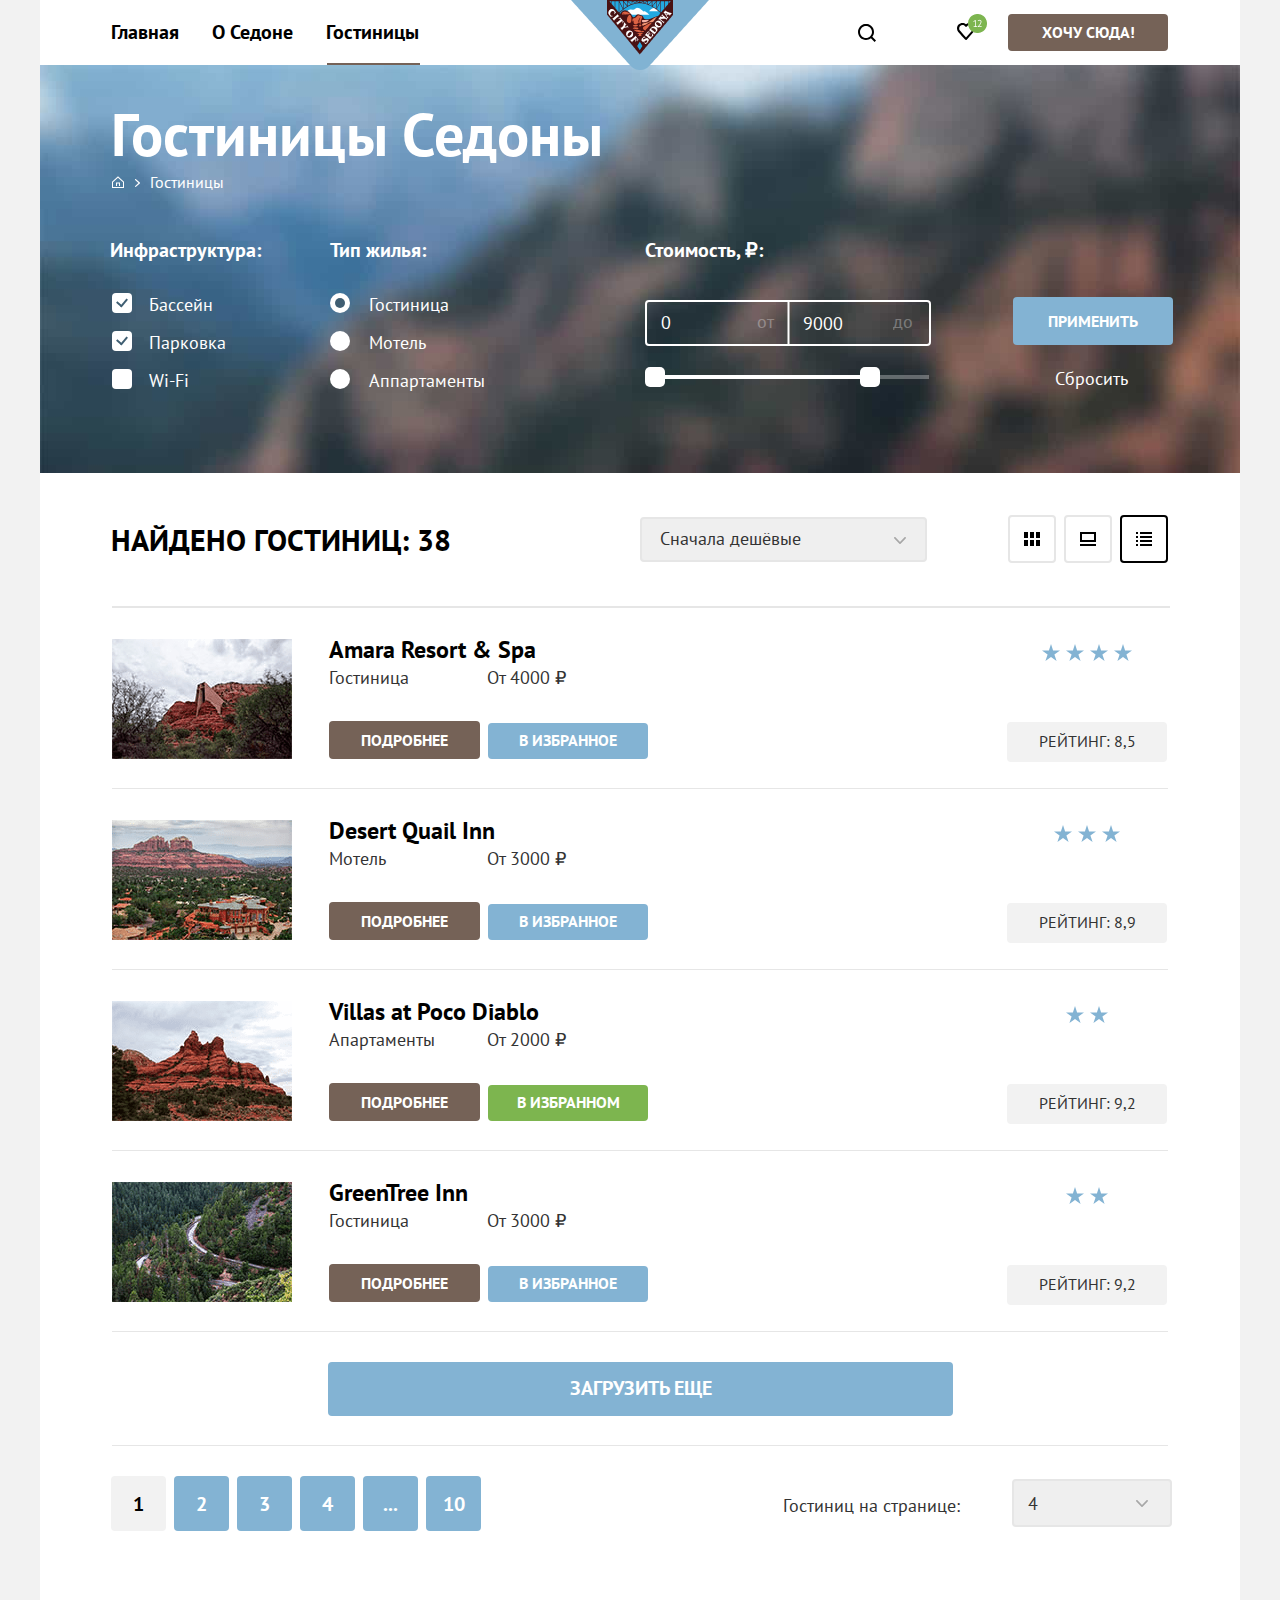
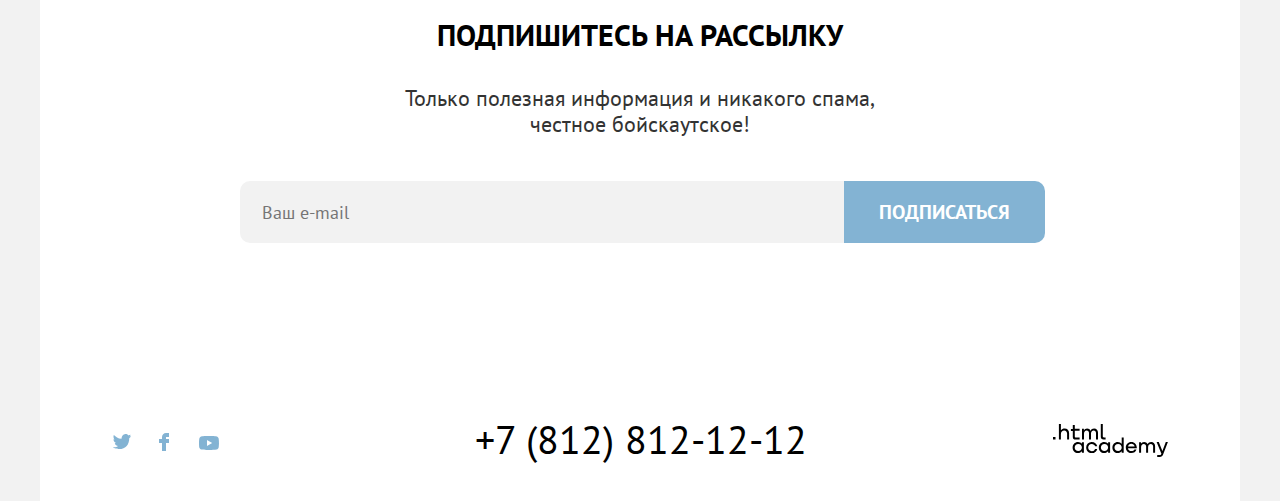
==== commit 6145a57f: "код ревью финалочка почтт" ====
--- a/catalog.html
+++ b/catalog.html
@@ -5,9 +5,8 @@
     <title>HTML Academy: Седона(Каталог)</title>
     <link rel="stylesheet" href="styles/style.css">
     <link rel="icon" href="favicon.ico">
-    <link rel="icon" type="image/png" sizec="32x32" href="images/favicon.png">
+    <link rel="icon" type="image/png" sizes="32x32" href="images/favicon.png">
     <!-- Фавиконка -->
-    <link>
   </head>
   <body class="catalog-body">
     <!-- header -->
@@ -28,14 +27,19 @@
         <ul class="navigation-user navigation-list">
           <li class="navigation-item">
             <a class="navigation-link" href="#">
-              <img class="search" src="images/svg/search.svg" alt="кнопка поиска">
+              <svg width="18" height="18" viewBox="0 0 18 18" xmlns="http://www.w3.org/2000/svg">
+                <path d="M18 16.5L14.3 12.8C15.3 11.5 16 9.8 16 7.9C16 3.5 12.4 -0.1 8 -0.1C3.6 -0.1 0 3.6 0 8C0 12.4 3.6 16 8 16C9.8 16 11.5 15.4 12.9 14.3L16.6 18L18 16.5ZM8 14C4.7 14 2 11.3 2 8C2 4.7 4.7 2 8 2C11.3 2 14 4.7 14 8C14 11.3 11.3 14 8 14Z"/>
+              </svg>
             </a>
           </li>
           <li class="navigation-item">
               <button class="popover-close-button ">
-              <img class="sedona-like" src="images/svg/like-vector.svg" alt="Кнопка оценить">
+                <svg class="sedona-like" width="18" height="17" viewBox="0 0 18 17" fill="none" xmlns="http://www.w3.org/2000/svg">
+                  <path d="M8.9 17C8.6 17 8.3 16.9 8.1 16.6C2.7 10.5 1.4 9.1 1.1 8.7C0.4 7.8 0 6.6 0 5.4C0 2.4 2.4 0 5.5 0C6.8 0 8 0.5 9 1.3C10 0.5 11.3 0 12.5 0C15.5 0 18 2.4 18 5.4C18 6.7 17.5 7.9 16.7 8.8L9.7 16.7C9.5 16.9 9.3 17 8.9 17ZM2.9 7.5C3.2 7.9 6.4 11.5 9 14.4L15.2 7.4C15.7 6.9 15.9 6.2 15.9 5.4C15.9 3.6 14.4 2.1 12.6 2.1C11.6 2.1 10.6 2.6 9.9 3.4C9.6 3.7 9.3 3.8 9 3.8C8.7 3.8 8.4 3.6 8.2 3.4C7.5 2.6 6.5 2.1 5.5 2.1C3.7 2.1 2.2 3.6 2.2 5.4C2.1 6.3 2.5 7 2.9 7.5C2.8 7.5 2.8 7.5 2.9 7.5Z"/>
+                </svg>                  
               <!-- кнопка закрытия/открытия поповера -->
               </button>
+              <span class="mark-popover-close-button"></span>
           </li>
           <li class="navigation-item ">
             <a class="here-button" href="navigation-button.html">Хочу Сюда!</a>
@@ -45,8 +49,9 @@
     </header>
     <!-- main -->
     <main class="main-inner">
+    <div class="catalog-form-inner">
       <header class="inner-header">
-        <h1 class="inner-header-title">Гостиницы Седоны
+        <h1 class="inner-header-title">Гостиницы Седоны</h1>
           <ul class="breadcrumbs catalog-filter-list">
             <li class="breadcrumbs-item">
               <a class="breadcrumbs-link" href="index.html">
@@ -57,7 +62,6 @@
               <a class="breadcrumbs-link" href="">Гостиницы</a>
             </li>
           </ul>
-        </h1>
       </header>
 
         <section class="catalog-products">
@@ -116,20 +120,13 @@
                         </li>
                       </ul>
                     </fieldset>
-
           <fieldset class="catalog-filter-group">
             <div class="range-wrapper-inputs">
-              <form action="" method="post">
-                <label class="catalog-filter-label">
-                <input class="range-input range-input-one" type="number" name="min-price" value="0"> <div class="catalog-filter-input_from-to">от</div>
-                </label>
-
-                <label class="catalog-filter-label">
-                <input class="range-input range-input-two" type="number" name="max-price" value="9000"> <div class="catalog-filter-input_from-to">до</div>
-                </label>
-              </form>
+                <input class="range-input range-input-one" type="number" name="min-price" value="0"> <p class="catalog-filter-input_from-to">от</p>
+
+                <input class="range-input range-input-two" type="number" name="max-price" value="9000"> <p class="catalog-filter-input_from-to">до</p>
             </div>
-
+          
             <legend class="catalog-filter-title">Стоимость, ₽:</legend>
               <div class="range">
                 <div class="range-scale">
@@ -138,7 +135,7 @@
                       <span class="visually-hidden"></span>
                     </button> 
                     <button class="range-toggle toggle-max" type="button">
-                    <span class="visually-hidden"></span>
+                      <span class="visually-hidden"></span>
                     </button>
                   </div>
                 </div>
@@ -151,47 +148,48 @@
           </div> 
         </div>
       </form>
-        
-        <form class="sorting-type">
-          <div class="sorting-block">
-          <h2 class="h2-sorting-block">Найдено гостиниц: 38</h2>
-          <div class="select">
+    </section>
+  </div>
+    <form class="sorting-type" action="https://echo.htmlacademy.ru/" method="get">
+      <div class="sorting-block">
+        <h2 class="h2-sorting-block">Найдено гостиниц: 38</h2>
+        <div class="select">
           <select class="select-control" id="sorting" name="sorting">
             <option value="cheap">Сначала дешёвые</option>
             <option value="popular">Сначала популярное</option>
             <option value="expensive">Сначала дорогое</option>
           </select>
+          </div>
+          
+          <div class="mode-title-block">
+            <a class="mode-title" href="#" >
+              <img class="sorting-image"   src="images/svg/mode-tile.svg" alt="Показать карточки">
+            </a>
+
+            <a class="mode-title" href="#" >
+              <img class="sorting-image" src="images/svg/mode-slideshow.svg" alt="показать слайдшоу">
+            </a>
+
+            <a class="mode-title-black mode-title button button-light" href="#">
+              <img class="sorting-image" src="images/svg/mode-list.svg" alt="Показать список">
+            </a>
+          </div>
         </div>
-        
-          
-        <div class="mode-title-block">
-          <a class="mode-title" href="#" >
-            <img class="sorting-image"   src="images/svg/mode-tile.svg" alt="Показать карточки">
-          </a>
-
-          <a class="mode-title" href="#" >
-            <img class="sorting-image" src="images/svg/mode-slideshow.svg" alt="показать слайдшоу">
-          </a>
-
-          <a class="mode-title-black mode-title" href="#" class="button button-light">
-            <img class="sorting-image" src="images/svg/mode-list.svg" alt="Показать список">
-          </a>
-        </div>
-      </div>
-    </div>
-  </form>
-  <!-- карточки каталога -->
+      </form>
+      <!-- карточки каталога -->
         <div class="product-card">
           <a class="product-card-link" href="product.html">
             <img class="product-card-image" src="images/catalog/AmaraResort&Spa-img.png" alt="Фотография Гостиницы">
           </a>
           <div class="product-card-information-block">
-          <a class="product-card-title" href="#">Amara Resort & Spa</a>
+          <a class="product-card-title" href="#">Amara Resort & Spa </a>
           <p class="product-card-price">Гостиница</p>
           <p class="product-card-price">От 4000 ₽</p>
-          <a href="#" class="detailed-button button">ПОДРОБНЕЕ</a>
-          <a href="#" class="elected-button ">В ИЗБРАННОЕ</a>
-        </div>
+          <div class="block-product-card-button">
+            <a href="#" class="detailed-button button">подробнее</a>
+            <a href="#" class="elected-button ">в избранное</a>
+          </div>
+        </div> 
           <div class="block-stars">
             <img src="images/svg/star.svg" alt="4 звезды">
             <img src="images/svg/star.svg" alt="4 звезды">
@@ -209,8 +207,10 @@
           <a class="product-card-title" href="#">Desert Quail Inn</a>
           <p class="product-card-price">Мотель</p>
           <p class="product-card-price">От 3000 ₽</p>
-          <a href="#" class="detailed-button button">ПОДРОБНЕЕ</a>
-          <a href="#" class="elected-button ">В ИЗБРАННОЕ</a>
+          <div class="block-product-card-button">
+          <a href="#" class="detailed-button button">подробнее</a>
+          <a href="#" class="elected-button ">в избранное</a>
+          </div>
           </div>
           <div class="block-stars">
             <img src="images/svg/star.svg" alt="3 звезды">
@@ -228,8 +228,10 @@
           <a class="product-card-title" href="#">Villas at Poco Diablo</a>
           <p class="product-card-price">Апартаменты</p>
           <p class="product-card-price">От 2000 ₽</p>
-          <a href="#" class="detailed-button button">ПОДРОБНЕЕ</a>
-          <a href="" class="elected-button">В ИЗБРАННОМ</a>
+          <div class="block-product-card-button">
+          <a href="#" class="detailed-button button">подробнее</a>
+          <a href="" class="elected-button">в избранном</a>
+          </div>
           </div>
           <div class="block-stars">
             <img src="images/svg/star.svg" alt="2 звезды">
@@ -246,8 +248,10 @@
           <a class="product-card-title" href="#">GreenTree Inn</a>
           <p class="product-card-price">Гостиница</p>
           <p class="product-card-price">От 3000 ₽</p>
-          <a href="#" class="detailed-button button">ПОДРОБНЕЕ</a>
-          <a href="#" class="elected-button ">В ИЗБРАННОЕ</a>
+          <div class="block-product-card-button">
+          <a href="#" class="detailed-button button">подробнее</a>
+          <a href="#" class="elected-button ">в избранное</a>
+          </div>
           </div>
           <div class="block-stars">
             <img src="images/svg/star.svg" alt="2 звезды">
@@ -280,7 +284,7 @@
     <div class="mailing">
       <h1 class="mailing-inner-h1">Подпишитесь на рассылку</h1>
       <p class="mailing-inner-p">Только полезная информация и никакого спама,<br>честное бойскаутское!</p>
-        <form class="mail-button-form" action="" method="post">
+        <form class="mail-button-form" action="https://echo.htmlacademy.ru/" method="get">
           <div class="mail-button-block">
             <input  class="mail-button" placeholder="Ваш e-mail" id="email-button">
             <label class="for-email-button" for="email-button">Подписаться</label>
@@ -289,30 +293,38 @@
       </div>
     </main>
   <!-- footer -->
-      <footer class="page-footer">
-        <div class="footer-container">
-          <ul class="footer-social-list">
-            <li class="footer-social-item">
-              <a class="social-button" href="#">
-                <img class="social-image" src="images/svg/twitter.svg" alt="telegram сайта">
-              </a>
-            </li>
-            <li class="footer-social-item">
-              <a class="social-button" href="#">
-                <img class="social-image" src="images/svg/social-facebook.svg" alt="facebook сайта">
-              </a>
-            </li>
-            <li class="footer-social-item">
-              <a class="social-button" href="#">
-                <img class="social-image" src="images/svg/social-youtube.svg" alt="YouTube сайта">
-              </a>
-            </li>
-          </ul>
-          <a class="telefon" href="+7(812)812-12-12">+7 (812) 812-12-12</a>
-          <a class="htmlacademy-block" href="#">
-            <img class="htmlacademy-image" src="images/svg/htmlacademy.svg" alt="htmlacademt сайт">
-        </a>
-      </div>
-    </footer>
+  <footer class="page-footer">
+    <div class="footer-container">
+      <ul class="footer-social-list">
+        <li class="footer-social-item">
+          <a class="social-button" href="#">
+            <svg class="social-twitter" width="18" height="15" viewBox="0 0 18 15" fill="none" xmlns="http://www.w3.org/2000/svg">
+              <path d="M11.6 0.194197C13.4 -0.305803 14.8 0.494197 15.4 1.3942C16.1 1.1942 16.8 0.894197 17.5 0.694197C17.5 1.5942 16.9 2.1942 16.6 2.4942C17.3 2.5942 18 1.8942 18 1.8942C17.8 2.8942 16.9 3.6942 16.3 3.8942C16.1 10.6942 13 15.0942 5.7 14.9942C5.1 14.9942 5.8 14.9942 5.2 14.9942C4.8 14.9942 0.8 14.4942 0 13.0942C2.4 13.2942 4.1 12.6942 5 11.8942C4 11.5942 2.1 11.4942 1.8 8.9942C2.2 9.0942 2.4 9.1942 3.1 9.0942C1.8 8.2942 0.4 7.4942 0.5 5.2942C0.8 5.5942 1.6 5.7942 1.9 5.7942C1.1 5.5942 -0.2 2.4942 0.9 0.894197C2.8 2.7942 4.9 4.4942 8.5 4.6942C8.7 2.2942 9.7 0.794197 11.6 0.194197Z"/>
+            </svg>
+          </a>
+        </li>
+        <li class="footer-social-item">
+          <a class="social-button" href="#">
+            <svg class="social-facebook" width="10" height="18" viewBox="0 0 10 18" fill="none" xmlns="http://www.w3.org/2000/svg">
+              <path d="M7 0C4.8 0 3 1.8 3 4V6H0V10H3V18H7V10H10V6H7V4H10V0H7Z"/>
+            </svg> 
+          </a>
+        </li>
+        <li class="footer-social-item">
+          <a class="social-button" href="#">
+            <svg width="20" height="14" viewBox="0 0 20 14" fill="none" xmlns="http://www.w3.org/2000/svg">
+              <path fill-rule="evenodd" clip-rule="evenodd" d="M17.8136 0.418176C18.6746 0.648666 19.3513 1.32532 19.5818 2.18637C19.9983 3.74547 20 7.00033 20 7.00033C20 7.00033 20 10.2552 19.5818 11.8143C19.3513 12.6753 18.6746 13.352 17.8136 13.5825C16.2545 14.0007 9.99996 14.0007 9.99996 14.0007C9.99996 14.0007 3.74547 14.0007 2.18636 13.5825C1.32532 13.352 0.648666 12.6753 0.418176 11.8143C0 10.2552 0 7.00033 0 7.00033C0 7.00033 0 3.74547 0.418176 2.18637C0.648666 1.32532 1.32532 0.648666 2.18636 0.418176C3.74547 0 9.99996 0 9.99996 0C9.99996 0 16.2545 0 17.8136 0.418176ZM13.194 7.00061L7.99808 10.0002V4.00092L13.194 7.00061Z"/>
+            </svg>
+          </a>
+        </li>
+      </ul>
+      <a class="telefon" href="+7(812)812-12-12">+7 (812) 812-12-12</a>
+      <a class="htmlacademy-block">
+        <svg width="115" height="33" fill="currentColor" xmlns="http://www.w3.org/2000/svg">
+          <path d="M0 12.9v2.6h2.5v-2.6H0ZM11.6 4.5c-1.6 0-2.8.7-3.6 1.7h-.1V0h-2v15.5h2v-5.3c0-2.1 1.3-3.6 3.3-3.6 1.8 0 2.9 1.4 2.9 3.2v5.7h2V9.4c.1-3-1.8-4.9-4.5-4.9ZM26.6 4.8h-4.8V1.1h-2v3.8h-1.9v2h1.9v6c0 1.7 1 2.7 2.7 2.7h4.1v-2h-3.7c-.7 0-1.1-.4-1.1-1.1V6.8h4.8v-2ZM41.1 4.6c-1.6 0-2.9.8-3.5 2.1h-.1c-.6-1.2-1.8-2.1-3.4-2.1-1.4 0-2.5.8-3.1 1.8h-.1V4.8H29v10.6h2V10c0-2 1-3.5 2.6-3.5 1.5 0 2.4 1 2.4 2.6v6.3h2V9.8c0-2.4 1.4-3.3 2.6-3.3 1.5 0 2.4 1 2.4 2.6v6.3h2V8.9c.1-2.5-1.4-4.3-3.9-4.3ZM47.8 12.7c0 1.7 1 2.7 2.8 2.7h2v-2h-1.7c-.7 0-1.1-.4-1.1-1.1V0h-2v12.7ZM28.9 19.7c-.9-1.1-2.2-1.8-3.9-1.8-3.1 0-5.4 2.3-5.4 5.6s2.3 5.6 5.4 5.6c1.8 0 3-.8 3.8-1.9h.1v1.6h2V18.2h-2v1.5Zm-3.6 7.4c-2.2 0-3.6-1.6-3.6-3.6s1.4-3.6 3.6-3.6 3.6 1.6 3.6 3.6c0 1.9-1.4 3.6-3.6 3.6ZM44.2 22c-.5-2.4-2.6-4.1-5.4-4.1a5.4 5.4 0 0 0-5.6 5.6c0 3.1 2.2 5.6 5.6 5.6 2.8 0 4.9-1.8 5.4-4.2h-2.1a3.4 3.4 0 0 1-3.3 2.3c-2.2 0-3.6-1.6-3.6-3.6s1.4-3.6 3.6-3.6c1.6 0 2.8 1 3.3 2.2h2.1V22ZM55.1 19.7c-.9-1.1-2.2-1.8-3.9-1.8-3.1 0-5.4 2.3-5.4 5.6s2.3 5.6 5.4 5.6c1.8 0 3-.8 3.8-1.9h.1v1.6h2V18.2h-2v1.5Zm-3.6 7.4c-2.2 0-3.6-1.6-3.6-3.6s1.4-3.6 3.6-3.6 3.6 1.6 3.6 3.6c0 1.9-1.5 3.6-3.6 3.6ZM68.7 19.8c-.9-1.1-2.2-1.9-3.9-1.9-3.1 0-5.4 2.3-5.4 5.6s2.2 5.6 5.4 5.6c1.7 0 3-.8 3.8-1.8h.1v1.5h2V13.4h-2v6.4Zm-3.6 7.3c-2.2 0-3.6-1.6-3.6-3.6s1.4-3.6 3.6-3.6 3.6 1.6 3.6 3.6c-.1 2-1.5 3.6-3.6 3.6ZM78.3 17.9c-3.3 0-5.5 2.5-5.5 5.6 0 3 2.1 5.6 5.5 5.6 2.5 0 4.5-1.3 5.2-3.6h-2.1c-.5 1-1.6 1.6-3 1.6-1.9 0-3.3-1.3-3.4-2.9h8.8c.2-3.6-2-6.3-5.5-6.3Zm0 1.9c1.7 0 3 1 3.3 2.6h-6.5c.3-1.5 1.5-2.6 3.2-2.6ZM98.2 17.9c-1.6 0-2.9.8-3.6 2h-.1c-.6-1.2-1.8-2-3.4-2-1.4 0-2.5.7-3.1 1.8v-1.5h-1.9v10.6h2v-5.4c0-2 1-3.4 2.6-3.5 1.5 0 2.4 1 2.4 2.6v6.3h2v-5.6c0-2.4 1.4-3.3 2.6-3.3 1.5 0 2.4 1 2.4 2.6v6.3h2v-6.5c.1-2.6-1.4-4.4-3.9-4.4ZM109.4 27l-3.6-8.9h-2.2l4.8 11.6c-.3.9-.7 1.2-1.7 1.2h-2.5v2h2.5c1.8 0 2.8-.8 3.5-2.6l4.7-12.2h-2.1l-3.4 8.9Z"/>
+        </svg>
+    </a>
+  </div>
+</footer>
   </body>
 </html>
--- a/styles/style.css
+++ b/styles/style.css
@@ -137,8 +137,8 @@
 .popover{
     position: absolute;
     top:62px;
-    left:803px;
-    z-index: 2;
+    right:-88px;
+    z-index: 3;
     box-sizing: border-box;
     width: 400px;
     border: 1px solid #E6E6E6;
@@ -151,7 +151,6 @@
     color:#000000;
     background-color:#FFFFFF;
     /* Отключил поповер */
-    display:none;
 }
 .popover-cart::before{
     position:absolute;
@@ -189,9 +188,8 @@
     background: #615048;
 }
 .popover-title-link:focus{
-    outline:none;
-    background: #615048;
-    border: 3px solid #83B3D3;
+    outline:3px solid #83B3D3;
+    background: #615048;;
     border-radius: 0px 0px 20px 20px;
 }
 .popover-title:active{
@@ -202,6 +200,22 @@
     margin-bottom:auto;
     grid-template-columns: 65px 260px 50px;
     grid-template-rows: 50px;
+}
+.cart-tiem-block{
+    margin:0;
+    padding:0;
+    display:flex;
+    flex-direction: row;
+    width:auto;
+    width:200px;
+}
+.cart-item-block:hover{
+    opacity:0.6;
+}
+.cart-tiem-block:focus{
+    outline:border: 3px solid #83B3D3;
+    box-sizing: border-box;
+    border-radius: 10px;
 }
 .basket:hover{
     color:black;
@@ -218,11 +232,6 @@
 .cart-item-button:active{
     color: rgba(255, 255, 255, 0.3);
 }
-/* .cart-item-block{
-    display:flex;
-    flex-direction: row;
-    width:320px;
-} */
 .cart-item + .cart-item{
     margin-top:24px;
 }
@@ -291,29 +300,28 @@
     list-style-type: none;
 }
 .navigation-list:first-child{
-    margin-left:71px;
+    margin-left:59px;
 }
 .navigation-list.navigation-user {
     width:auto;
     margin-left:auto;
     max-width:350px;
 }
-.search{
-    position:relative;
-    top:4px;
-    width:18px;
-    height:18px;
-}
-.sedona-like{
-    position: relative;
-    bottom:4px;
-    width:31px;
-    height:27px;
+.navigation-user .navigation-link[href="#"]{
+    right:105px;
+    padding:4px 7px 2px;
+    margin-top:24px;
+}
+.navigation-link[href="#"]:hover svg{
+    stroke:#756257;
+}
+.navigation-link[href="#"]:active svg{
+    opacity: 0.3;
 }
 .navigation-link {
     position: relative;
     display:block;
-    padding:19px 33px 0px 0px;
+    margin:19px 33px 12px 0px;
     font-size:20px;
     line-height:26px;
     font-weight: 700;
@@ -322,6 +330,15 @@
     text-decoration: none;
     font-family: 'PT Sans';
     text-transform: none;
+    padding:6px 12px;
+    bottom:6px;
+}
+.navigation-link[href="hotels.html"]{
+    right:48px;
+    bottom:6px;
+}
+.navigation-link[href="about-sedona.html"]{
+    right:24px;
 }
 .navigation-user  .navigation-link{
     padding:19px 20px 0px 0px;
@@ -330,12 +347,11 @@
     color:#756257;
 }
 .navigation-link:focus {
-    outline:none;
-    border: 3px solid #83B3D3;
+    outline:3px solid #83B3D3;;
     box-sizing: border-box;
     border-radius: 10px;
-    padding: 6px 12px;
     align-self:center;
+    
 }
 .page-header{
     min-height:65px;
@@ -343,49 +359,89 @@
 .navigation-link:active {
     color: rgba(0, 0, 0, 0.3);
 }
+.navigation-user .navigation-item:nth-child(2){
+    position:relative;
+}
+.sedona-like{
+    position: relative;
+    top:-1px;
+    right:05px;
+    width:18px;
+    height:17px;
+    fill:#000000;
+    padding:7px;
+}
+.mark-popover-close-button{
+    position:absolute;
+    content:"";
+    background:url("../images/svg/12-like-vector.png");
+    width:19px;
+    height:19px;
+    right:93px;
+    bottom:32px;
+}
 .popover-close-button {
+    position:relative;
     outline:none;
     background:none;
     border:none;
-    padding:18px 20px 24px 1px;
-}
-.popover-close-button:hover{
-    color:rgba(117, 98, 87, 1);
-
-}
-.navigation-item {
-    position:relative;
-    z-index:1;
+    margin:16px 15px 0px 0px;
+    right:72px;
+    top:0;
+    cursor:pointer;
+}
+.popover-close-button:hover svg{
+    fill:rgba(117, 98, 87, 1);
+}
+.popover-close-button:focus svg{
+    outline: 3px solid #83B3D3;
+    fill:rgba(117, 98, 87, 1);
+    border-radius: 10px;
 }
 .navigation-list .navigation-item{
     height:65px;
 }
+.index-body .navigation-link[href="main-link.html"]::after{
+    position: absolute;
+    content:"";
+    border-bottom:2px solid #756257;
+    width:70px;
+    left:12px;
+    top:50px;
+}
+.catalog-body .navigation-link[href="hotels.html"]::after{
+    position: absolute;
+    content:"";
+    border-bottom:2px solid #756257;
+    width:93px;
+    left:13px;
+    top:50px;
+}
 .here-button {
+    position:relative;
     width:160px;
     font-family: "PT Sans";
     font-style: normal;
     font-weight: bold;
     font-size: 16px;
     line-height: 21px;
-    margin:0 auto;
     text-transform: uppercase;
     color:#FFFFFF;
     background: #756257;
     border-radius: 4px;
     display:inline-block;
     padding:8px 0px;
-    margin-bottom:4px;
     text-align:center;
     text-decoration: none;
-    margin-right:72px;
-    margin-top:14px;    
+    right:72px;
+    top:14px;
+    
 }
 .here-button:hover {
     background-color:#615048;
 }
 .here-button:focus {
-    outline:none;
-    border: 3px solid #83B3D3;
+    outline:3px solid #83B3D3;
     border-radius: 4px;
 }
 .here-button:active {
@@ -463,13 +519,13 @@
     margin: 0;
     padding: 0;
 }
-
-.main-inner {
-    background: url("../images/catalog/catalog-background.jpg");
-    width: 1200px;
-    background-repeat: no-repeat;
-    flex-grow:1;
-    margin: 0 auto;
+.catalog-form-inner{
+    background:url("../images/catalog/catalog-background.jpg");
+    background-repeat:none;
+    width:1200px;
+    margin:0 auto;
+    min-height:408px;
+    background-size:cover;
 }
 .select-control {
     color:#333333;
@@ -481,8 +537,8 @@
     width: 1200px;
     height: 48px;
     align-items:center;
-    margin-bottom:74px;
-    margin-top:126px;
+    margin-bottom:76px;
+    margin-top:42px;
 }
 .h2-sorting-block {
     position:relative;
@@ -535,8 +591,7 @@
     border-radius: 4px;
 }
 .sorting-type .select-control:focus{
-    outline: none;
-    border: 2px solid #83B3D3;
+    outline: 2px solid #83B3D3;
     box-sizing: border-box;
     border-radius: 4px;
 }
@@ -553,7 +608,7 @@
     margin:0;
     padding-top:55px;
     padding-left:71px;
-    margin-bottom:91px;
+    margin-bottom:75px;
 }
 .catalog-filter-title {
     font-family: "PT sans",sans-serif;
@@ -572,7 +627,6 @@
 }
 .control {
     position: relative;
-    display: block;
 }
 .control-mark {
     position:absolute;
@@ -584,12 +638,15 @@
     top: 6px;
     left: 0;
 }
+.catalog-filter-group:first-child .control-mark{
+    left:2px;
+}
 .control-input[type="checkbox"] + .control-mark:hover{
     opacity:0.6;
 }
 .control-mark:focus{
     background: rgba(255, 255, 255, 0.6);
-    border: 3px solid #83B3D3;
+    outline: 3px solid #83B3D3;
 }
 .control-input[type="checkbox"] + .control-mark:active{
     opacity: 0.3;
@@ -665,10 +722,11 @@
     border:none;
     margin-left:51px;
     padding:0;
-}
+    width:169px;
+}
+
 .catalog-filter-group:nth-child(2) {
-    padding-right:159px;
-    margin-left:70px;
+    padding-right:140px;
 }
 .catalog-filter-group:nth-child(3){
     padding:0;
@@ -927,8 +985,7 @@
     background: #615048;
 }
 .search-hotels:focus {
-    outline:none;
-    border: 3px solid #83B3D3;
+    outline:3px solid #83B3D3;
     box-sizing: border-box;
     border-radius: 10px;
 }
@@ -985,12 +1042,11 @@
     background: #E6E6E6;
 }
 .mail-button:focus {
-    outline:none;
-    border: 3px solid #83B3D3;
-    padding:-3px;
+    outline:3px solid #83B3D3;
+    outline-offset: -3px;
 }
 .mail-button:active {
-    border: 2px solid #000000;
+    outline: 2px solid #000000;
     box-sizing: border-box;
 }
 .for-email-button {
@@ -1001,6 +1057,7 @@
     line-height: 60px;
     color:#FFFFFF;
     align-items: center;
+    border:none;
     text-transform: uppercase;
     width: 200px;
     background: #83B3D3;
@@ -1011,8 +1068,8 @@
     background: #68A2CA;
 }
 .for-email-button:focus { 
-    outline: none;
-    border: 3px solid #756257;
+    outline: 3px solid #756257;
+    outline-offset: -3px;
 }
 .for-email-button:active {
     background: #68A2CA;
@@ -1034,7 +1091,7 @@
     height:120px;
 }
 .footer-social-list {
-    width:100px;
+    width:220px;
     list-style-type: none;
     display:flex;
     flex-wrap:wrap;
@@ -1043,30 +1100,39 @@
     padding: 0;
     margin-left:72px;
 }
-.footer-social-item {
-    position:relative;
-    width:30px;
-    height:30px;
-    left:0px;
-    bottom:3px;
+.footer-social-item{
+    position:relative;
+    margin-right:30px;
+}
+.social-button:nth-child(1){
+    width:18px;
+    height:15px;
+}
+.social-button svg{
+    fill:#83B3D3;
+    padding:12px 11px 6px 11px;
+}
+.social-button:hover svg{
+    fill:#68A2CA;
+}
+.footer-social-list:focus svg{
+    outline: 3px solid #83B3D3;
+    border-radius: 10px;
+}
+.footer-social-item:nth-child(1){
+    top:2px;
+    right:10px;
 }
 .footer-social-item:nth-child(2){
-    left:16px;
-    bottom:1px;
+    right:34px;
+    top:1px;
 }
 .footer-social-item:nth-child(3) {
-    left:26px;
-    bottom:1px;
-  }
-.social-button:hover {
-    color: #68A2CA;
+    right:56px;
+    top:4px;
 }
 .social-button:focus {
-    outline:none;
-    padding:10px;
-    width: 40px;
-    height: 40px;
-    border: 3px solid #83B3D3;
+    outline:3px solid #83B3D3;;
     box-sizing: border-box;
     border-radius: 10px;
 }
@@ -1085,39 +1151,42 @@
     margin:0 auto;
     align-self:center;
     bottom:2px;
-    left:11px;
+    right:65px;
 }
 .telefon:hover {
     color: #756257;
 }
 .telefon:focus {
-    border: 3px solid #83B3D3;
     padding: 15px;
     box-sizing: border-box;
     border-radius: 10px;
-    outline:none;
+    outline:3px solid #83B3D3;;
 }
 .telefon:active{
     color: rgba(0, 0, 0, 0.3);
 }
+.htmlacademy-block svg{
+    fill:black;
+}
 .htmlacademy-block{
+    position:relative;
     width:115px;
     height:33px;
-    padding-top:42px;
-    margin-right:72px;
-}
-.htmlacademy-block:hover {
-    color: #756257;
-}
-.htmlacademy-block:focus {
-    outline:none;
-    padding: 10px;
-    box-sizing: border-box;
+    top:24px;
+    right:49px;
+    cursor: pointer;
+    padding:19px 23px;
+}
+.htmlacademy-block:hover svg{
+    fill: #756257;
+}
+.htmlacademy-block:focus{
+    outline: 3px solid #83B3D3;
     border-radius: 10px;
-    border: 3px solid #83B3D3;
-}
-.htmlacademy-block:active{
-    color: rgba(0, 0, 0, 0.3);
+    
+}
+.htmlacademy-block:active svg{
+    fill: rgba(0, 0, 0, 0.3);
 }
 .text-sorting {
     font-family: "PT sans",sans-serif;
@@ -1153,8 +1222,7 @@
     border-radius: 4px;
 }
 .text-sorting-block .select-control:focus{
-    outline: none;
-    border: 2px solid #83B3D3;
+    outline: 2px solid #83B3D3;;
     box-sizing: border-box;
     border-radius: 4px;
 }
@@ -1212,7 +1280,17 @@
     bottom:20px;
     margin-bottom:40px; 
     margin-left:288px;
-    margin-top:20px;
+}
+.link-download-more:hover{
+    background: #68A2CA;
+}
+.link-download-more:focus{
+    outline: 3px solid #756257;
+    border-radius: 10px;
+}
+.link-download-more:active{
+    background: #68A2CA;
+    color:rgba(255, 255, 255, 0.3);
 }
 .block {
     width:400px;
@@ -1235,9 +1313,9 @@
     margin:0;
 }
 .breadcrumbs {
-    display:flex;
-    padding:0;
-    margin:0;
+    position:relative;
+    bottom:60px;
+    left:70px;
 }
 .breadcrumbs-item{
     padding-left:2px;
@@ -1247,7 +1325,7 @@
     position:relative;
     content:"";
     left:25px;
-    top:25px;
+    top:10px;
     background:url("../images/svg/nav-link.svg");
     width:5px;
     height:8px;
@@ -1260,7 +1338,10 @@
     margin-left:26px;
 }
 .breadcrumbs-link[href="index.html"]{
+    position:relative;
     height:2px;
+    padding:3px 8px 6px;
+    right:8px;
 }
 .breadcrumbs-link[href=""] {
     position:relative;
@@ -1275,23 +1356,22 @@
     padding-left:13px;
     text-decoration: none;
     top:-3px;
-    right:1px;
+    left:4px;
+    padding:3px 8px;
 }
 .catalog-filter-list {
     display: flex;
     list-style-type: none;
     margin: 0;
     padding: 0;
-    position: absolute;
-    height: 148px;
     flex-direction: column;
-    flex-wrap: wrap;
 }
 .catalog-filter-list:not(.catalog-filter-list:nth-child(2)):not(.breadcrumbs){
     margin-left:2px;
-}
+}   
 .catalog-filter{
     padding-bottom:10px;
+    padding-right:20px;
 }
 .catalog-filter:nth-child(3){
     padding-bottom:0;
@@ -1300,9 +1380,7 @@
     color: rgba(255, 255, 255, 0.6);
 }
 .breadcrumbs-link:focus{
-    outline:none;
-    padding: 3px 8px;
-    border: 3px solid #83B3D3;
+    outline:3px solid #83B3D3;;
     box-sizing: border-box;
     border-radius: 4px;
 }
@@ -1332,8 +1410,7 @@
     background: #68A2CA;
 }
 .button-use:focus{
-    outline:none;
-    border: 3px solid #FFFFFF;
+    outline:3px solid #FFFFFF;
 }
 .button-use:active{
     color: rgba(255, 255, 255, 0.3);
@@ -1357,8 +1434,7 @@
     color: rgba(255, 255, 255, 0.6);
 }
 .button-repeat:focus{
-    outline:none;
-    border: 3px solid #83B3D3;
+    outline:3px solid #83B3D3;
     border-radius: 4px;
     padding:4px 3px;
 }
@@ -1417,6 +1493,7 @@
     border-radius: 4px;
     width:286px;
     height:46px;
+    align-items:center;
 }
 .range-wrapper-inputs:hover{
     border-color:rgba(255, 255, 255, 0.6)
@@ -1426,11 +1503,6 @@
 }
 .range-wrapper-inputs:active{
     background: #756257;
-}
-.catalog-filter-label{
-    display:flex;
-    align-items:center;
-    height:45px;
 }
 .range-input{
     width: 40px;
@@ -1469,8 +1541,11 @@
     border-bottom: 2px solid #FFFFFF;
     transform: rotate(90deg);
 }
+.block-product-card-button{
+    display:flex;
+    margin:0;
+}
 .elected-button{
-    position:absolute;
     background: #83B3D3;
     border-radius: 4px;
     font-family: "PT Sans",sans-serif;
@@ -1481,13 +1556,14 @@
     text-align: center;
     text-transform: uppercase;
     color:#FFFFFF;
-    padding-top:8px;
+    padding-top:7px;
     padding-bottom:8px;
     width:160px;
     text-decoration: none;
     display:block;
-    margin-top:57px;
-    margin-left:159px;
+    min-height:18px;
+    align-self:end;
+    margin-left:8px;
 }
 .elected-button:not(.elected-button[href=""]):hover{
     background: #68A2CA;
@@ -1498,15 +1574,13 @@
     background: #6C9E42;
 }
 .elected-button:not(.elected-button[href=""]):focus{
-    outline:none;
+    outline:3px solid #756257;
     background: #68A2CA;
-    border: 3px solid #756257;
     border-radius: 4px;
 }
 .elected-button[href=""]:focus{
-    outline:none;
+    outline:3px solid #756257;
     background: #6C9E42;
-    border: 3px solid #756257;
     border-radius: 4px;
 }
 .elected-button:not(.elected-button[href=""]):active{
@@ -1524,7 +1598,6 @@
     background: #7DB54F;
 }
 .detailed-button{
-    position:absolute;
     font-family: "PT Sans",sans-serif;
     color:#FFFFFF;
     font-style: normal;
@@ -1546,9 +1619,8 @@
     color: #615048;
 }
 .detailed-button:focus{
-    outline:none;
+    outline:3px solid #83B3D3;
     background: #615048;
-    border: 3px solid #83B3D3;
     border-radius: 4px;
 }
 .detailed-button:active{
@@ -1556,19 +1628,18 @@
     color:rgba(255, 255, 255, 0.3)
 }
 .product-card {
-    position:relative;
-    padding-left:72px;
+    width:1056px;
+    position:relative;
+    margin-left:72px;
     display:grid;
-    grid-template-rows: 50px 70px 61px;
     grid-template-columns: 180px 37px 160px 518px 160px;
-}
-.product-card::after{
-    content:"";
-    width: 1056px;
-    position:absolute;
-    right:72px;
-    padding-bottom:150px;
+    padding-bottom:26px;
+    margin-bottom:31px;    
     border-bottom: 1px solid #E6E6E6;
+    min-height:123px;
+}
+.product-card:nth-child(6){
+    margin-bottom:50px;
 }
 .product-card-link{
     width: 180px;
@@ -1582,17 +1653,17 @@
     opacity:0.6;
 }
 .product-card-link:focus{
-    outline:none;
-    border: 3px solid #83B3D3;
+    outline:3px solid #83B3D3;
 }
 .product-card-link:active{
     opacity:0.3;
 }
 .product-card-information-block{
-    grid-row:1/3;
+    position: relative;
     grid-column:3/5;
 }
 .product-card-title {
+    position: relative;
     font-family: "PT sans",sans-serif;
     font-style: normal;
     font-weight: bold;
@@ -1601,20 +1672,23 @@
     text-decoration: none;
     color:#000000;
     align-self:flex-start;
-    margin-top:-3px;
+    margin-top:-23px;
+    right:16px;
+    white-space: normal;
+    padding:10px 16px;
+    top:10px;
 }
 .product-card-title:hover{
     color: #756257;
 }
 .product-card-title:focus{
-    outline:none;
-    border: 3px solid #83B3D3;
+    outline:3px solid #83B3D3;
     box-sizing: border-box;
     border-radius: 10px;
-    width:239px;
+    width:250px;
 }
 .product-card-title:active{
-    color:rgba(255, 255, 255, 0.3)
+    color:rgba(117, 98, 87, 0.3)
 }
 .product-card-price {
     position:absolute;
@@ -1636,7 +1710,7 @@
     font-style: normal;
     font-weight: normal;
     font-size: 16px;
-    line-height: 21px;
+    line-height:21px;
     text-align: center;
     background: #F2F2F2;
     text-transform: uppercase;
@@ -1647,13 +1721,11 @@
     margin-left:auto;
     padding-top:9px;
     padding-bottom:10px;
-    grid-row:2/3;
     grid-column:5/6;
     align-self:end;
 }
 .block-stars{
     position:absolute;
-    grid-row:1/2;
     grid-column:5/6;
     justify-self: center;
 }
@@ -1698,15 +1770,14 @@
     background: #68A2CA;
 }
 .pagination-link:not(#gray-block):focus{
-    outline: none;
-    border: 3px solid #756257;
+    outline: 3px solid #756257;
 }
 .pagination-link:not(#gray-block):active{
     color:rgba(255, 255, 255, 0.3)
 }
 .modal-container{
     position:fixed; 
-    top: 0;
+    top: 10px;
     left: 0;
     display:flex;
     width: 100%;
@@ -1714,7 +1785,7 @@
     background-color: rgba(242, 242, 242, 0.8);
     z-index:4;
     /* Модальное окно скрыто */
-    display:none;
+    display: none;
 }
 .modal-content{
     position:relative;
@@ -1728,8 +1799,7 @@
 }
 .modal-auth{
     box-shadow: 0px 25px 50px rgba(0, 0, 0, 0.15);
-    width:574px;
-    height:441px;
+    box-sizing:border-box;
     border-radius: 30px;
 }
 .modal-close-button{
@@ -1751,8 +1821,7 @@
     background: #E6E6E6;
 }
 .modal-close-button:focus{
-    outline:none;
-    border: 3px solid #83B3D3;
+    outline:3px solid #83B3D3;
 }
 .modal-close-button:active{
     background:#E6E6E6;
@@ -1811,8 +1880,7 @@
     background:#E6E6E6;
 }
 .auth-form-field:focus{
-    outline:none;
-    border: 3px solid #83B3D3;
+    outline:3px solid #83B3D3;
     border-radius: 4px;
 }
 .auth-form-field:active{
@@ -1924,63 +1992,51 @@
 }
 .modal-content-button{
     border:none;
-    position:absolute;
-    background-color:#000000;
-    opacity: 0.3;
-    width:13px;
-    height:1px;
-}
-.modal-content-button:hover{
-    color:#000000;
-}
-.modal-content-button:focus{
-    outline:none;
-    border: 3px solid #83B3D3;
-    box-sizing: border-box;
-    border-radius: 4px;
+}
+.modal-content-button svg{
+    fill:rgba(0, 0, 0, 0.3);
+}
+.modal-content-button:hover svg{
+    fill:rgba(0, 0, 0, 1)
+}
+.modal-content-button:focus svg{
+    outline:3px solid #83B3D3;
+    border-radius: 4px;
+}
+.adult-minus svg,
+.baby-minus svg{
+    padding:12px 6px;
+}
+.adult-plus svg,
+.baby-plus svg{
+    padding:6px;
 }
 .modal-content-button:active{
     opacity:0.3;
-}
+} 
 .adult-minus{
-    position:absolute;
-    left:174px;
-    top:24px;
+    width:14px;
+    height:1px;
+    position:absolute;
+    left:162px;
+    top:12px;
 }
 .adult-plus{
     position:absolute;
-    right:306px;
-    top:24px;
+    right:294px;
+    top:11px;
 }
 .baby-minus{
-    position:absolute;
-    left:466px;
-    top:24px;
+    width:14px;
+    height:1px;
+    position:absolute;
+    left:448px;
+    top:12px;
 }
 .baby-plus{
     position:absolute;
-    left:542px;
-    top:24px;
-}
-.baby-plus::after{
-    content:"";
-    background-color: #000000;
-    width:13px;
-    height:2px;
-    position:absolute;
-    transform: rotate(90deg); 
-    top:0px;
-    right:0px;
-}
-.adult-plus::after{
-    content:"";
-    background-color: #000000;
-    width:13px;
-    height:2px;
-    position:absolute;
-    transform: rotate(90deg); 
-    top:0px;
-    right:0px;
+    left:530px;
+    top:12px;
 }
 .modal-submit{
     width: 575px;
@@ -2007,7 +2063,7 @@
 }
 .modal-submit:focus{
     background: #68A2CA;
-    border: 3px solid #756257;
+    outline: 3px solid #756257;
     border-radius: 10px;
 }
 .modal-sumbit:active{
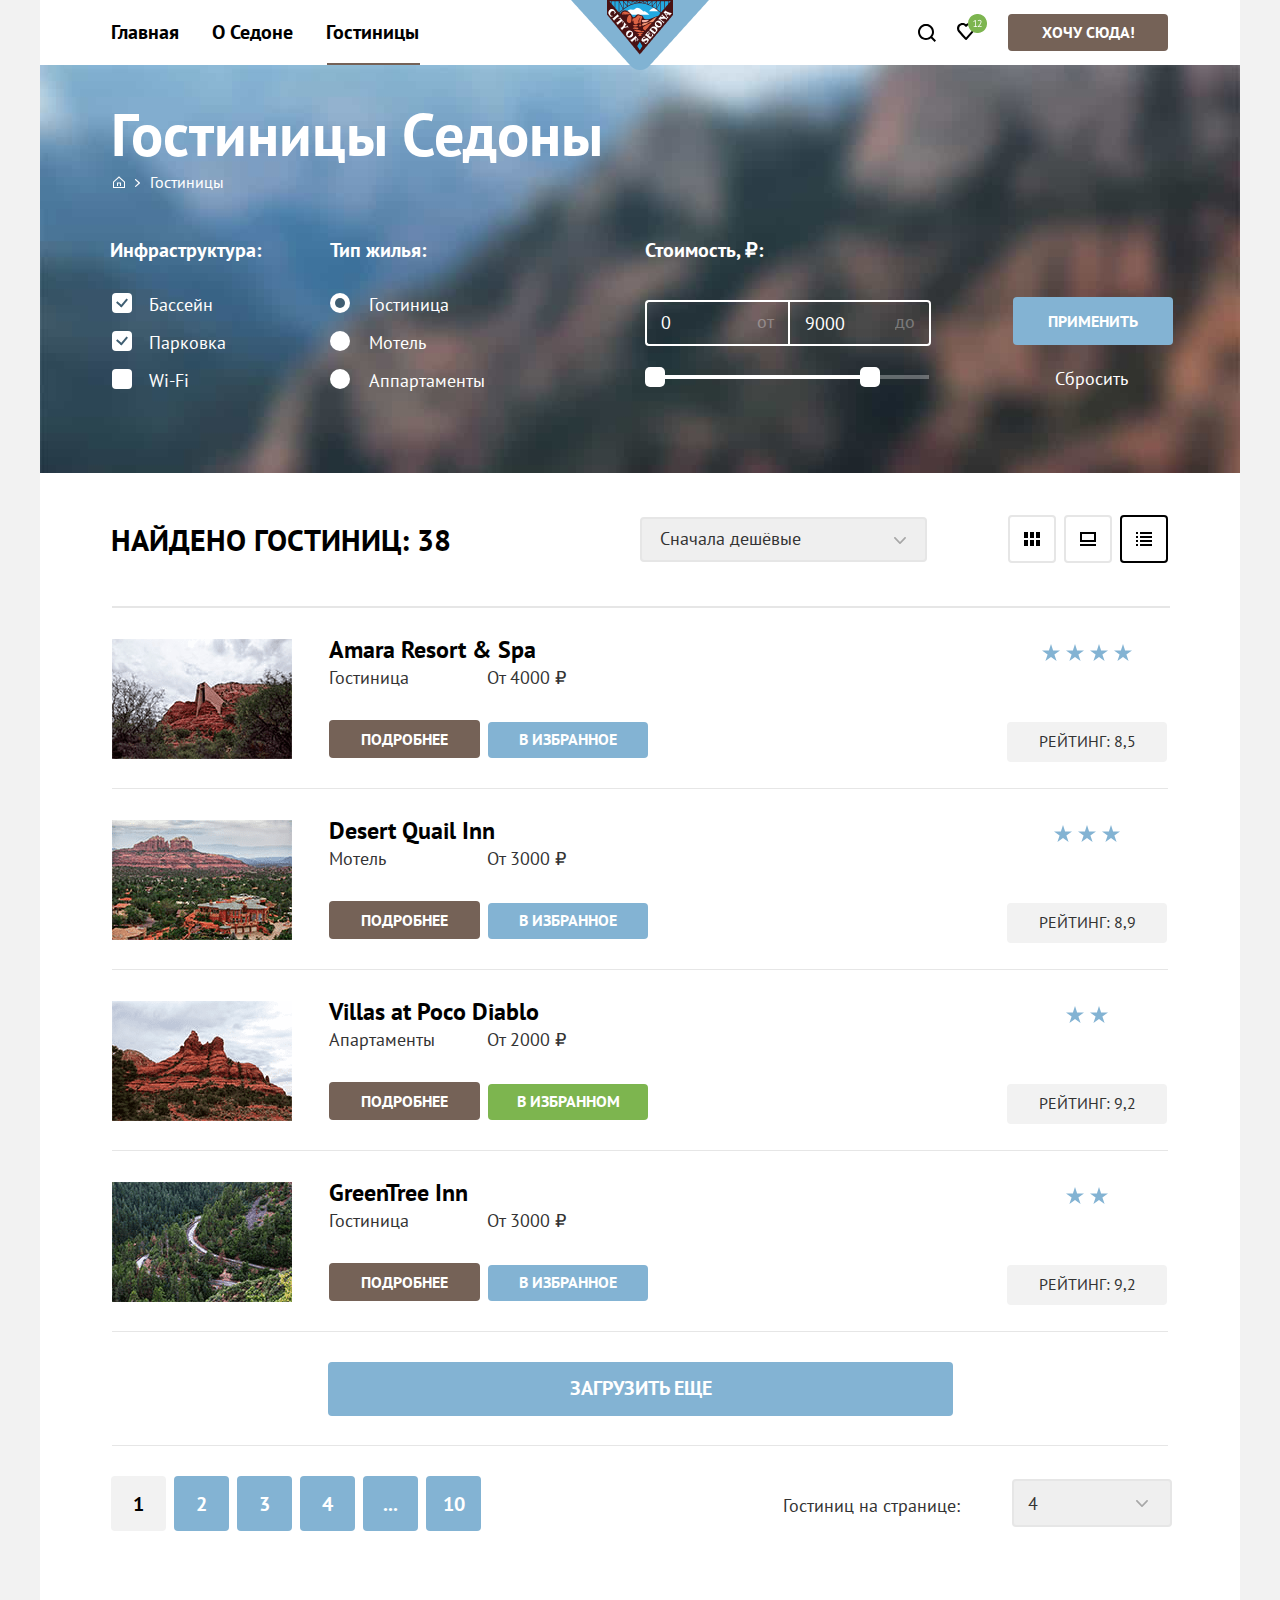
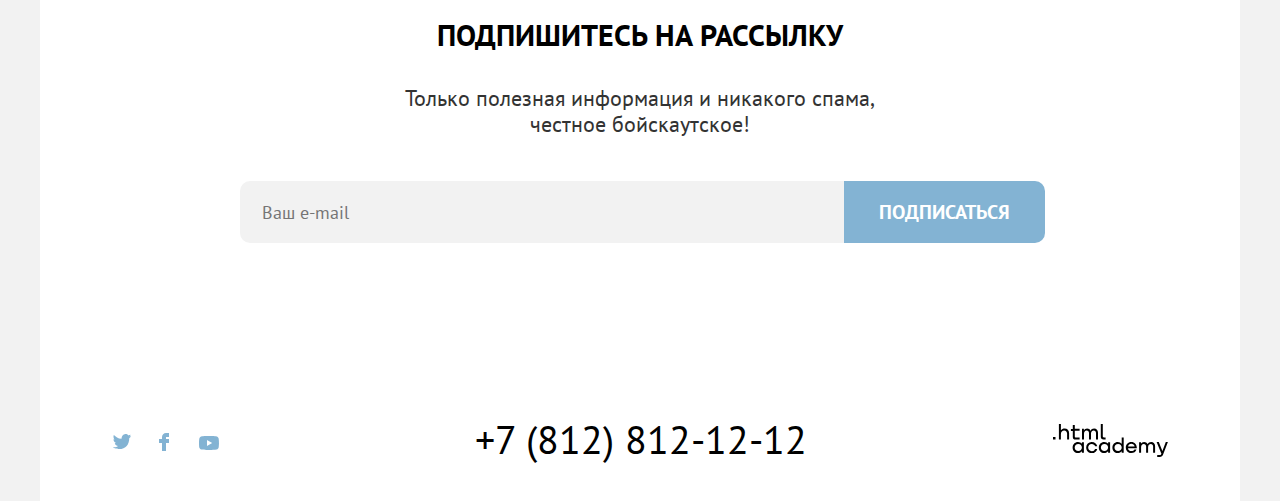
==== commit 239fb569: "Почти финалочка" ====
--- a/catalog.html
+++ b/catalog.html
@@ -55,7 +55,10 @@
           <ul class="breadcrumbs catalog-filter-list">
             <li class="breadcrumbs-item">
               <a class="breadcrumbs-link" href="index.html">
-                <img class="main-inner-svg" src="images/svg/main-navigation.svg" alt="Главная">
+                <svg width="12" height="12" viewBox="0 0 12 12" fill="none" xmlns="http://www.w3.org/2000/svg">
+                  <path d="M6 0.299988L0 5.79999V12H12V5.79999L6 0.299988ZM11 11H1V6.19999L6 1.69999L11 6.19999V11Z"/>
+                  <path d="M4 10H5V7.5H7V10H8V6.5H4V10Z"/>
+                </svg>               
               </a>
             </li>
             <li class="breadcrumbs-item">
@@ -121,13 +124,16 @@
                       </ul>
                     </fieldset>
           <fieldset class="catalog-filter-group">
-            <div class="range-wrapper-inputs">
-                <input class="range-input range-input-one" type="number" name="min-price" value="0"> <p class="catalog-filter-input_from-to">от</p>
-
-                <input class="range-input range-input-two" type="number" name="max-price" value="9000"> <p class="catalog-filter-input_from-to">до</p>
-            </div>
-          
             <legend class="catalog-filter-title">Стоимость, ₽:</legend>
+            <section class="range-wrapper-inputs-block">
+              <div class="range-wrapper-inputs range-wrapper-inputs-one">
+                  <input class="range-input range-input-one" type="number" name="min-price" value="0"> <p class="catalog-filter-input_from-to">от</p>
+                </div>
+              <div class="range-wrapper-inputs range-wrapper-inputs-two">
+                  <input class="range-input range-input-two" type="number" name="max-price" value="9000"> <p class="catalog-filter-input_from-to">до</p>
+              </div>
+            </section>
+            
               <div class="range">
                 <div class="range-scale">
                   <div class="range-bar" style="left: 0px; width: 215px">
--- a/styles/style.css
+++ b/styles/style.css
@@ -151,6 +151,7 @@
     color:#000000;
     background-color:#FFFFFF;
     /* Отключил поповер */
+    display:none;
 }
 .popover-cart::before{
     position:absolute;
@@ -187,7 +188,7 @@
 .popover-title:hover{
     background: #615048;
 }
-.popover-title-link:focus{
+.popover-title-link:focus-visible{
     outline:3px solid #83B3D3;
     background: #615048;;
     border-radius: 0px 0px 20px 20px;
@@ -201,36 +202,44 @@
     grid-template-columns: 65px 260px 50px;
     grid-template-rows: 50px;
 }
-.cart-tiem-block{
+.cart-item-block{
     margin:0;
     padding:0;
     display:flex;
-    flex-direction: row;
-    width:auto;
-    width:200px;
+    grid-column:1/3;   
 }
 .cart-item-block:hover{
     opacity:0.6;
 }
-.cart-tiem-block:focus{
-    outline:border: 3px solid #83B3D3;
+.cart-item-block:focus-visible{
+    outline: 3px solid #83B3D3;
     box-sizing: border-box;
     border-radius: 10px;
 }
-.basket:hover{
-    color:black;
-}
-.cart-item-button:focus{
-    outline:none;
-    padding: 10px;
-    width: 36px;
-    height: 36px;
-    border: 3px solid #83B3D3;
+.cart-item-block:active{
+    opacity:0.3;
+}
+.cart-tiem-block:focus-visible{
+    outline: 3px solid #83B3D3;
     box-sizing: border-box;
     border-radius: 10px;
 }
-.cart-item-button:active{
-    color: rgba(255, 255, 255, 0.3);
+.cart-item-button svg{
+    position:relative;
+    fill:rgba(0, 0, 0, 0.2);
+    padding:10px;
+    bottom:4px;
+    right:2px;
+}
+.cart-item-button:hover svg{
+    fill:black;
+}
+.cart-item-button:focus-visible svg{
+    outline: 3px solid #83B3D3;
+    border-radius: 10px;
+}
+.cart-item-button:active svg{
+    fill:rgba(0, 0, 0, 0.1)
 }
 .cart-item + .cart-item{
     margin-top:24px;
@@ -250,6 +259,7 @@
     border: 1px solid #000000;
 }
 .cart-item-title{
+    position:absolute;
     height:36px;
     font-family:"PT Sans",sans-serif;
     font-style: normal;
@@ -262,13 +272,13 @@
     align-self:flex-end;
     grid-column:2/3;
     grid-row:1/2;
+    left:90px;
 }
 .cart-item-link{
     list-style: none;
 }
 .cart-item-type-hotel{
-    margin:0;
-    padding:0;
+    position: relative;
     width: 244px;
     font-family: "PT Sans",sans-serif;
     font-style: normal;
@@ -280,6 +290,8 @@
     color: #333333;
     grid-column:2/3;
     grid-row:1/2;
+    left:15px;
+    top:20px;
 }
 .cart-item .button {
     grid-column: 3 / 4;
@@ -308,7 +320,7 @@
     max-width:350px;
 }
 .navigation-user .navigation-link[href="#"]{
-    right:105px;
+    right:45px;
     padding:4px 7px 2px;
     margin-top:24px;
 }
@@ -346,7 +358,7 @@
 .navigation-link:hover {
     color:#756257;
 }
-.navigation-link:focus {
+.navigation-link:focus-visible {
     outline:3px solid #83B3D3;;
     box-sizing: border-box;
     border-radius: 10px;
@@ -393,7 +405,7 @@
 .popover-close-button:hover svg{
     fill:rgba(117, 98, 87, 1);
 }
-.popover-close-button:focus svg{
+.popover-close-button:focus-visible svg{
     outline: 3px solid #83B3D3;
     fill:rgba(117, 98, 87, 1);
     border-radius: 10px;
@@ -440,7 +452,7 @@
 .here-button:hover {
     background-color:#615048;
 }
-.here-button:focus {
+.here-button:focus-visible {
     outline:3px solid #83B3D3;
     border-radius: 4px;
 }
@@ -590,7 +602,7 @@
     box-sizing: border-box;
     border-radius: 4px;
 }
-.sorting-type .select-control:focus{
+.sorting-type .select-control:focus-visible{
     outline: 2px solid #83B3D3;
     box-sizing: border-box;
     border-radius: 4px;
@@ -641,10 +653,22 @@
 .catalog-filter-group:first-child .control-mark{
     left:2px;
 }
+/* .control-input::after{
+    position:absolute;
+    content:"";
+    background:red;
+    left:0px;
+    top:0px;
+    background: rgba(255, 255, 255, 0.6);
+    border: 3px solid #83B3D3;
+    border-radius: 4px;
+    width:50px;
+    height:10px;
+} */
 .control-input[type="checkbox"] + .control-mark:hover{
     opacity:0.6;
 }
-.control-mark:focus{
+.control-mark:focus-visible{
     background: rgba(255, 255, 255, 0.6);
     outline: 3px solid #83B3D3;
 }
@@ -754,7 +778,7 @@
 .mode-title:not(.mode-title-black):hover{
     border: 2px solid #83B3D3;
 }
-.mode-title:not(.mode-title-black):focus{
+.mode-title:not(.mode-title-black):focus-visible{
     outline:none;
     border: 2px solid #83B3D3;
 }
@@ -984,7 +1008,7 @@
 .search-hotels:hover {
     background: #615048;
 }
-.search-hotels:focus {
+.search-hotels:focus-visible {
     outline:3px solid #83B3D3;
     box-sizing: border-box;
     border-radius: 10px;
@@ -1041,7 +1065,7 @@
 .mail-button:hover {
     background: #E6E6E6;
 }
-.mail-button:focus {
+.mail-button:focus-visible {
     outline:3px solid #83B3D3;
     outline-offset: -3px;
 }
@@ -1067,7 +1091,7 @@
 .for-email-button:hover {
     background: #68A2CA;
 }
-.for-email-button:focus { 
+.for-email-button:focus-visible { 
     outline: 3px solid #756257;
     outline-offset: -3px;
 }
@@ -1115,7 +1139,7 @@
 .social-button:hover svg{
     fill:#68A2CA;
 }
-.footer-social-list:focus svg{
+.footer-social-list:focus-visible svg{
     outline: 3px solid #83B3D3;
     border-radius: 10px;
 }
@@ -1131,7 +1155,7 @@
     right:56px;
     top:4px;
 }
-.social-button:focus {
+.social-button:focus-visible {
     outline:3px solid #83B3D3;;
     box-sizing: border-box;
     border-radius: 10px;
@@ -1156,7 +1180,7 @@
 .telefon:hover {
     color: #756257;
 }
-.telefon:focus {
+.telefon:focus-visible {
     padding: 15px;
     box-sizing: border-box;
     border-radius: 10px;
@@ -1180,7 +1204,7 @@
 .htmlacademy-block:hover svg{
     fill: #756257;
 }
-.htmlacademy-block:focus{
+.htmlacademy-block:focus-visible{
     outline: 3px solid #83B3D3;
     border-radius: 10px;
     
@@ -1221,7 +1245,7 @@
     box-sizing: border-box;
     border-radius: 4px;
 }
-.text-sorting-block .select-control:focus{
+.text-sorting-block .select-control:focus-visible{
     outline: 2px solid #83B3D3;;
     box-sizing: border-box;
     border-radius: 4px;
@@ -1284,7 +1308,7 @@
 .link-download-more:hover{
     background: #68A2CA;
 }
-.link-download-more:focus{
+.link-download-more:focus-visible{
     outline: 3px solid #756257;
     border-radius: 10px;
 }
@@ -1338,10 +1362,16 @@
     margin-left:26px;
 }
 .breadcrumbs-link[href="index.html"]{
-    position:relative;
-    height:2px;
-    padding:3px 8px 6px;
-    right:8px;
+    position:absolute;
+    padding:3px;
+    left:0px;
+    top:0px;
+}
+.breadcrumbs-link svg{
+    fill:rgba(255, 255, 255, 1);
+}
+.breadcrumbs-link[href="index.html"]:hover svg{
+    fill:rgba(255, 255, 255, 0.6)
 }
 .breadcrumbs-link[href=""] {
     position:relative;
@@ -1356,8 +1386,8 @@
     padding-left:13px;
     text-decoration: none;
     top:-3px;
-    left:4px;
-    padding:3px 8px;
+    left:9px;
+    padding:3px;
 }
 .catalog-filter-list {
     display: flex;
@@ -1379,7 +1409,7 @@
 .breadcrumbs-link:hover{
     color: rgba(255, 255, 255, 0.6);
 }
-.breadcrumbs-link:focus{
+.breadcrumbs-link:focus-visible{
     outline:3px solid #83B3D3;;
     box-sizing: border-box;
     border-radius: 4px;
@@ -1409,7 +1439,7 @@
 .button-use:hover{
     background: #68A2CA;
 }
-.button-use:focus{
+.button-use:focus-visible{
     outline:3px solid #FFFFFF;
 }
 .button-use:active{
@@ -1428,12 +1458,11 @@
     background:none;   
     border:none; 
     padding:0;
-    
 }
 .button-repeat:hover{
     color: rgba(255, 255, 255, 0.6);
 }
-.button-repeat:focus{
+.button-repeat:focus-visible{
     outline:3px solid #83B3D3;
     border-radius: 4px;
     padding:4px 3px;
@@ -1468,7 +1497,7 @@
 .range-toggle:hover{
     box-shadow: 0px 4px 10px rgba(0, 0, 0, 0.25);
 }
-.range-toggle:focus{
+.range-toggle:focus-visible{
     border: 3px solid #83B3D3;
     box-shadow: 0px 4px 10px rgba(0, 0, 0, 0.25);
 }
@@ -1484,26 +1513,42 @@
     top:-8px;
     right:-10px;
 }
-.range-wrapper-inputs{
+.range-wrapper-inputs-block{
+    display:flex;
+}
+.range-wrapper-inputs-one{
     position:relative; 
     display:flex;
     margin-top:13px;
+    width:143px;
+    height:46px;
+    align-items:center;
     border: 2px solid #FFFFFF;
     box-sizing: border-box;
-    border-radius: 4px;
-    width:286px;
+    border-radius: 4px 0px 0px 4px;
+    border-right:none;
+}
+.range-wrapper-inputs-two{
+    position:relative; 
+    display:flex;
+    margin-top:13px;
+    width:143px;
     height:46px;
     align-items:center;
+    border: 2px solid #FFFFFF;
+    box-sizing: border-box;
+    border-radius: 0px 4px 4px 0px;
 }
 .range-wrapper-inputs:hover{
     border-color:rgba(255, 255, 255, 0.6)
 }
-.range-wrapper-inputs:focus{
+.range-wrapper-inputs:focus-within{
+    outline: none;
     box-shadow: 0px 0px 0px 3px #81B3D2;
 }
 .range-wrapper-inputs:active{
     background: #756257;
-}
+} 
 .range-input{
     width: 40px;
     font: inherit;
@@ -1524,22 +1569,12 @@
     margin: 0;
 }
 .range-input-one{
-    margin-right:83px;
     width:10px;
-    padding:14px 0px 16px 14px;
+    padding:14px 83px 16px 14px;
 }
 .range-input-two{
     width:40px;
     padding:14px 50px 14px 15px;
-}
-.range-wrapper-inputs::after{
-    content:"";
-    position:absolute;
-    width: 45px;
-    top:20px;
-    left:119px;
-    border-bottom: 2px solid #FFFFFF;
-    transform: rotate(90deg);
 }
 .block-product-card-button{
     display:flex;
@@ -1573,12 +1608,12 @@
 .elected-button[href=""]:hover{
     background: #6C9E42;
 }
-.elected-button:not(.elected-button[href=""]):focus{
+.elected-button:not(.elected-button[href=""]):focus-visible{
     outline:3px solid #756257;
     background: #68A2CA;
     border-radius: 4px;
 }
-.elected-button[href=""]:focus{
+.elected-button[href=""]:focus-visible{
     outline:3px solid #756257;
     background: #6C9E42;
     border-radius: 4px;
@@ -1590,7 +1625,7 @@
     border-radius: 4px;
     color:rgba(255, 255, 255, 0.3)
 }
-.elected-button[href=""]:focus{
+.elected-button[href=""]:focus-visible{
     background:#6C9E42;
     color:rgba(255, 255, 255, 0.3)
 }
@@ -1612,13 +1647,13 @@
     padding-top:9px;
     padding-bottom:8px;
     width:151px;
-    margin-top:57px;
+    margin-top:64px;
     display:block;
 }
 .detailed-button:hover{
     color: #615048;
 }
-.detailed-button:focus{
+.detailed-button:focus-visible{
     outline:3px solid #83B3D3;
     background: #615048;
     border-radius: 4px;
@@ -1652,7 +1687,7 @@
 .product-card-link:hover{
     opacity:0.6;
 }
-.product-card-link:focus{
+.product-card-link:focus-visible{
     outline:3px solid #83B3D3;
 }
 .product-card-link:active{
@@ -1673,15 +1708,15 @@
     color:#000000;
     align-self:flex-start;
     margin-top:-23px;
-    right:16px;
+    right:12px;
     white-space: normal;
-    padding:10px 16px;
-    top:10px;
+    padding:6px 12px;
+    top:14px;
 }
 .product-card-title:hover{
     color: #756257;
 }
-.product-card-title:focus{
+.product-card-title:focus-visible{
     outline:3px solid #83B3D3;
     box-sizing: border-box;
     border-radius: 10px;
@@ -1700,7 +1735,7 @@
     color:#333333;
     margin:0;
     padding:0;
-    margin-top:4px;
+    margin-top:12px;
 }
 .product-card-price + .product-card-price{
     margin-left:158px;
@@ -1769,7 +1804,7 @@
 .pagination-link:not(#gray-block):hover{
     background: #68A2CA;
 }
-.pagination-link:not(#gray-block):focus{
+.pagination-link:not(#gray-block):focus-visible{
     outline: 3px solid #756257;
 }
 .pagination-link:not(#gray-block):active{
@@ -1777,7 +1812,7 @@
 }
 .modal-container{
     position:fixed; 
-    top: 10px;
+    top:0;
     left: 0;
     display:flex;
     width: 100%;
@@ -1785,7 +1820,7 @@
     background-color: rgba(242, 242, 242, 0.8);
     z-index:4;
     /* Модальное окно скрыто */
-    display: none;
+    display:none;
 }
 .modal-content{
     position:relative;
@@ -1820,7 +1855,7 @@
 .modal-close-button:hover{
     background: #E6E6E6;
 }
-.modal-close-button:focus{
+.modal-close-button:focus-visible{
     outline:3px solid #83B3D3;
 }
 .modal-close-button:active{
@@ -1879,7 +1914,7 @@
 .auth-form-field:hover{
     background:#E6E6E6;
 }
-.auth-form-field:focus{
+.auth-form-field:focus-visible{
     outline:3px solid #83B3D3;
     border-radius: 4px;
 }
@@ -1961,6 +1996,7 @@
     display: flex;
     align-items: center;
     color: #333333;
+    top:40px;
     /* Отключил подсказки у неправильного ответа */
     /* display:none; */
 }
@@ -1999,7 +2035,7 @@
 .modal-content-button:hover svg{
     fill:rgba(0, 0, 0, 1)
 }
-.modal-content-button:focus svg{
+.modal-content-button:focus-visible svg{
     outline:3px solid #83B3D3;
     border-radius: 4px;
 }
@@ -2061,7 +2097,7 @@
 .modal-submit:hover{
     background: #68A2CA;
 }
-.modal-submit:focus{
+.modal-submit:focus-visible{
     background: #68A2CA;
     outline: 3px solid #756257;
     border-radius: 10px;
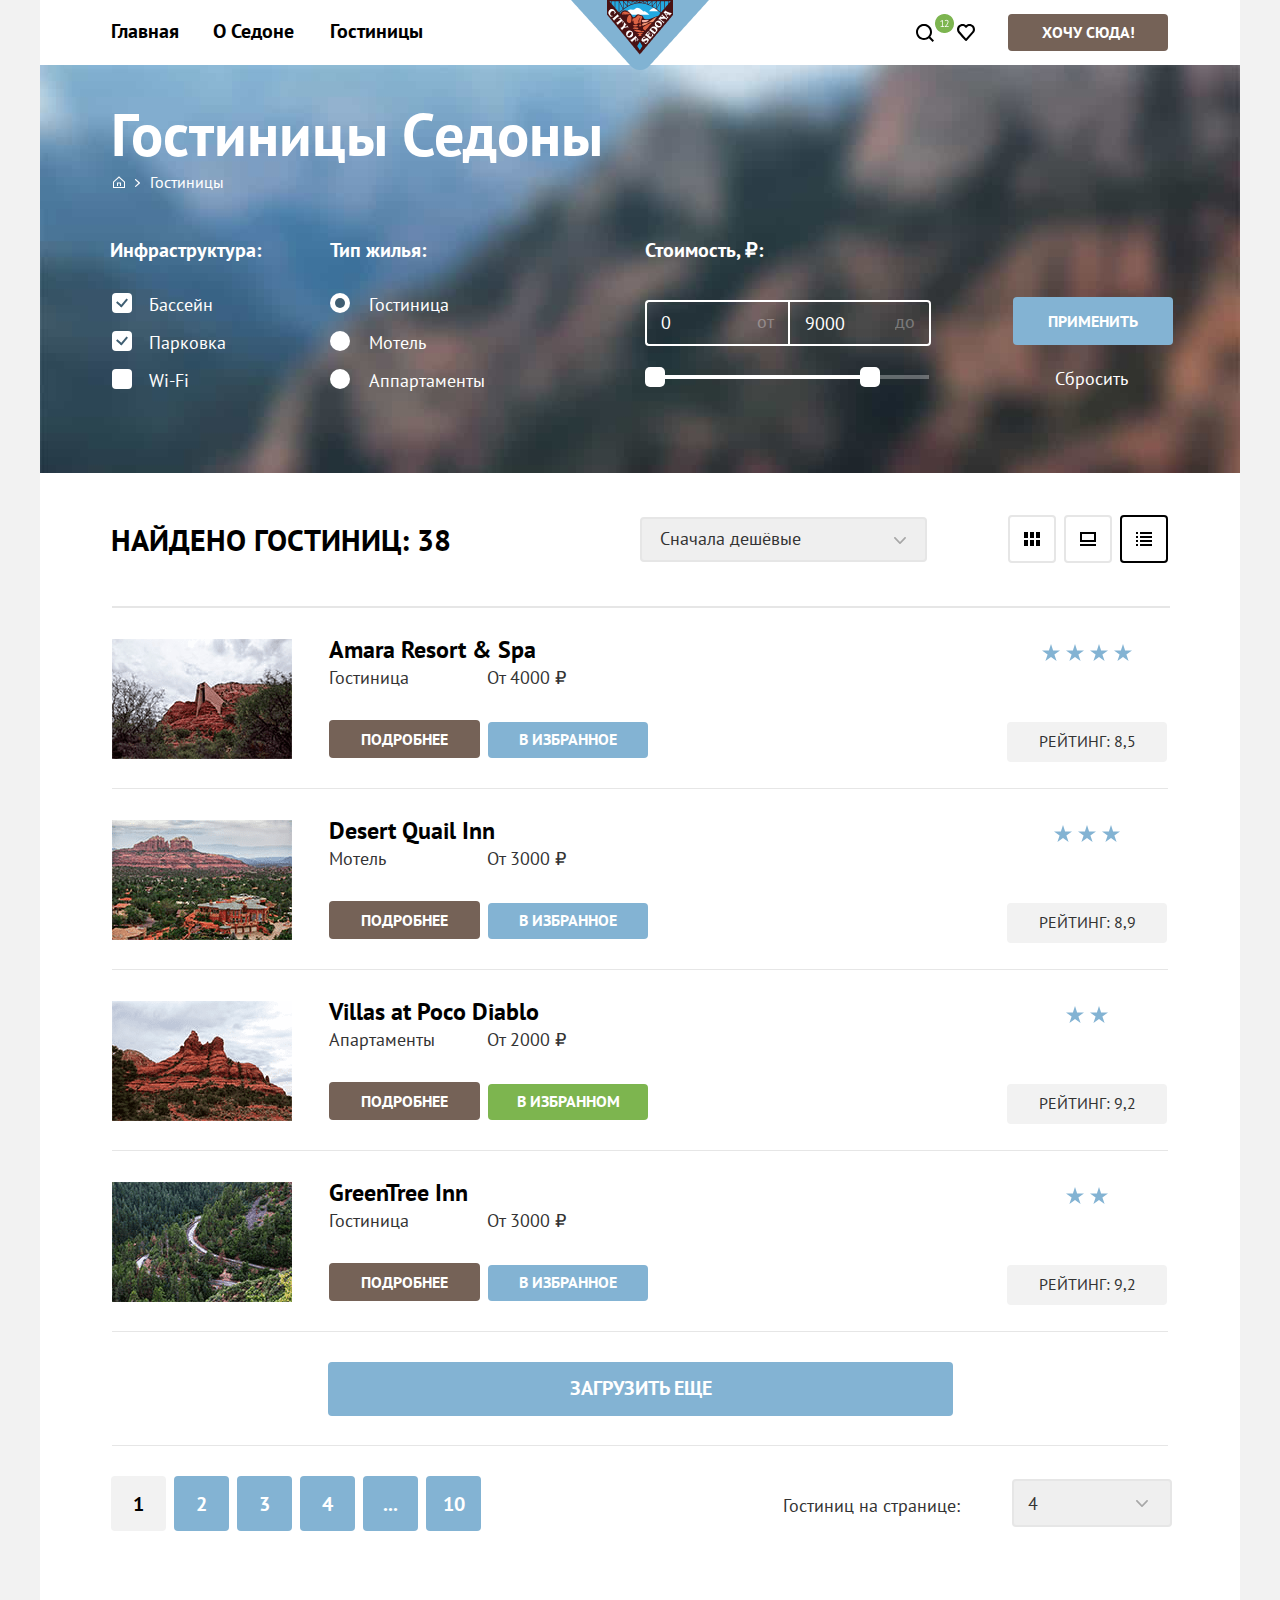
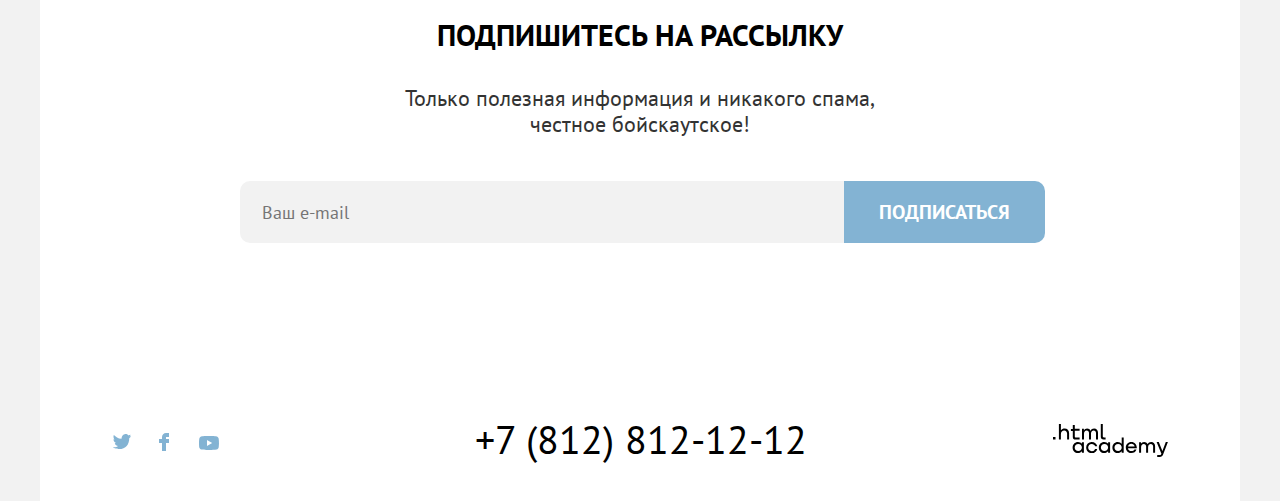
==== commit 1a737a48: "Защита проекта" ====
--- a/catalog.html
+++ b/catalog.html
@@ -15,13 +15,13 @@
       <nav class="navigation">
         <ul class="navigation-list">
           <li class="navigation-item">
-            <a class="navigation-link" href="main-link.html" >Главная</a>
+            <a class="navigation-link" href="index.html" >Главная</a>
           </li>
           <li class="navigation-item">
             <a class="navigation-link" href="about-sedona.html">О Седоне</a>
           </li>
           <li class="navigation-item">
-            <a class="navigation-link" href="hotels.html">Гостиницы</a>
+            <a class="navigation-link" href="">Гостиницы</a>
           </li>
         </ul>
         <ul class="navigation-user navigation-list">
--- a/styles/style.css
+++ b/styles/style.css
@@ -313,27 +313,31 @@
 }
 .navigation-list:first-child{
     margin-left:59px;
+    max-width:330px;
 }
 .navigation-list.navigation-user {
     width:auto;
     margin-left:auto;
-    max-width:350px;
+    max-width:430px;
+}
+.navigation-user .navigation-item:nth-child(3){
+    width:160px;
+    margin-right:72px;
 }
 .navigation-user .navigation-link[href="#"]{
-    right:45px;
-    padding:4px 7px 2px;
-    margin-top:24px;
-}
-.navigation-link[href="#"]:hover svg{
-    stroke:#756257;
-}
-.navigation-link[href="#"]:active svg{
+    padding:4px 4px 2px 4px;
+    margin-top:18px;
+    margin-left:53px;
+}
+.navigation-user .navigation-link[href="#"]:hover svg{
+    fill:#756257;
+}
+.navigation-user .navigation-link[href="#"]:active svg{
     opacity: 0.3;
 }
 .navigation-link {
-    position: relative;
     display:block;
-    margin:19px 33px 12px 0px;
+    margin:12px 0px 12px 0px;
     font-size:20px;
     line-height:26px;
     font-weight: 700;
@@ -346,14 +350,26 @@
     bottom:6px;
 }
 .navigation-link[href="hotels.html"]{
-    right:48px;
-    bottom:6px;
+    margin-top:12px;
+}
+.catalog-body .navigation-link[href="hotels.html"]::after{
+    position: absolute;
+    content:"";
+    border-bottom:2px solid #756257;
+    width:93px;
+    left:362px;
+    top:64px;
 }
 .navigation-link[href="about-sedona.html"]{
-    right:24px;
+    margin:0;
+    margin-left:9px;
+    margin-top:12px;
 }
 .navigation-user  .navigation-link{
     padding:19px 20px 0px 0px;
+}
+.navigation-user .navigation-item:nth-child(2){
+    width:70px;
 }
 .navigation-link:hover {
     color:#756257;
@@ -371,13 +387,7 @@
 .navigation-link:active {
     color: rgba(0, 0, 0, 0.3);
 }
-.navigation-user .navigation-item:nth-child(2){
-    position:relative;
-}
 .sedona-like{
-    position: relative;
-    top:-1px;
-    right:05px;
     width:18px;
     height:17px;
     fill:#000000;
@@ -389,17 +399,14 @@
     background:url("../images/svg/12-like-vector.png");
     width:19px;
     height:19px;
-    right:93px;
-    bottom:32px;
+    right:326px;
+    top:14px;
 }
 .popover-close-button {
-    position:relative;
     outline:none;
     background:none;
     border:none;
-    margin:16px 15px 0px 0px;
-    right:72px;
-    top:0;
+    margin:16px 0px 0px 6px;
     cursor:pointer;
 }
 .popover-close-button:hover svg{
@@ -410,27 +417,33 @@
     fill:rgba(117, 98, 87, 1);
     border-radius: 10px;
 }
+.popover-close-button:active svg{
+    fill:rgba(117, 98, 87, 0.3);
+}
 .navigation-list .navigation-item{
     height:65px;
-}
-.index-body .navigation-link[href="main-link.html"]::after{
+    width:110px;
+}
+.navigation-item:first-child{
+    width:80px;
+}
+.navigation-list:nth-child(1) .navigation-item:nth-child(2){
+    width:139px;
+}
+.index-body .navigation-link[href=""]::after{
     position: absolute;
     content:"";
     border-bottom:2px solid #756257;
     width:70px;
-    left:12px;
-    top:50px;
-}
-.catalog-body .navigation-link[href="hotels.html"]::after{
-    position: absolute;
-    content:"";
-    border-bottom:2px solid #756257;
-    width:93px;
-    left:13px;
-    top:50px;
+    left:146px;
+    top:64px;
+    z-index:3
+}
+.navigation-link[href=""]{
+    padding-left:6px;
+    margin-left:6px;
 }
 .here-button {
-    position:relative;
     width:160px;
     font-family: "PT Sans";
     font-style: normal;
@@ -445,8 +458,8 @@
     padding:8px 0px;
     text-align:center;
     text-decoration: none;
-    right:72px;
-    top:14px;
+    margin-right:72px;
+    margin-top:14px;
     
 }
 .here-button:hover {
@@ -653,18 +666,9 @@
 .catalog-filter-group:first-child .control-mark{
     left:2px;
 }
-/* .control-input::after{
-    position:absolute;
-    content:"";
-    background:red;
-    left:0px;
-    top:0px;
-    background: rgba(255, 255, 255, 0.6);
-    border: 3px solid #83B3D3;
-    border-radius: 4px;
-    width:50px;
-    height:10px;
-} */
+.control-input:focus + .control-mark{
+    outline:3px solid #83B3D3;
+}
 .control-input[type="checkbox"] + .control-mark:hover{
     opacity:0.6;
 }
@@ -1365,7 +1369,8 @@
     position:absolute;
     padding:3px;
     left:0px;
-    top:0px;
+    top:10px;
+    line-height:0px;
 }
 .breadcrumbs-link svg{
     fill:rgba(255, 255, 255, 1);
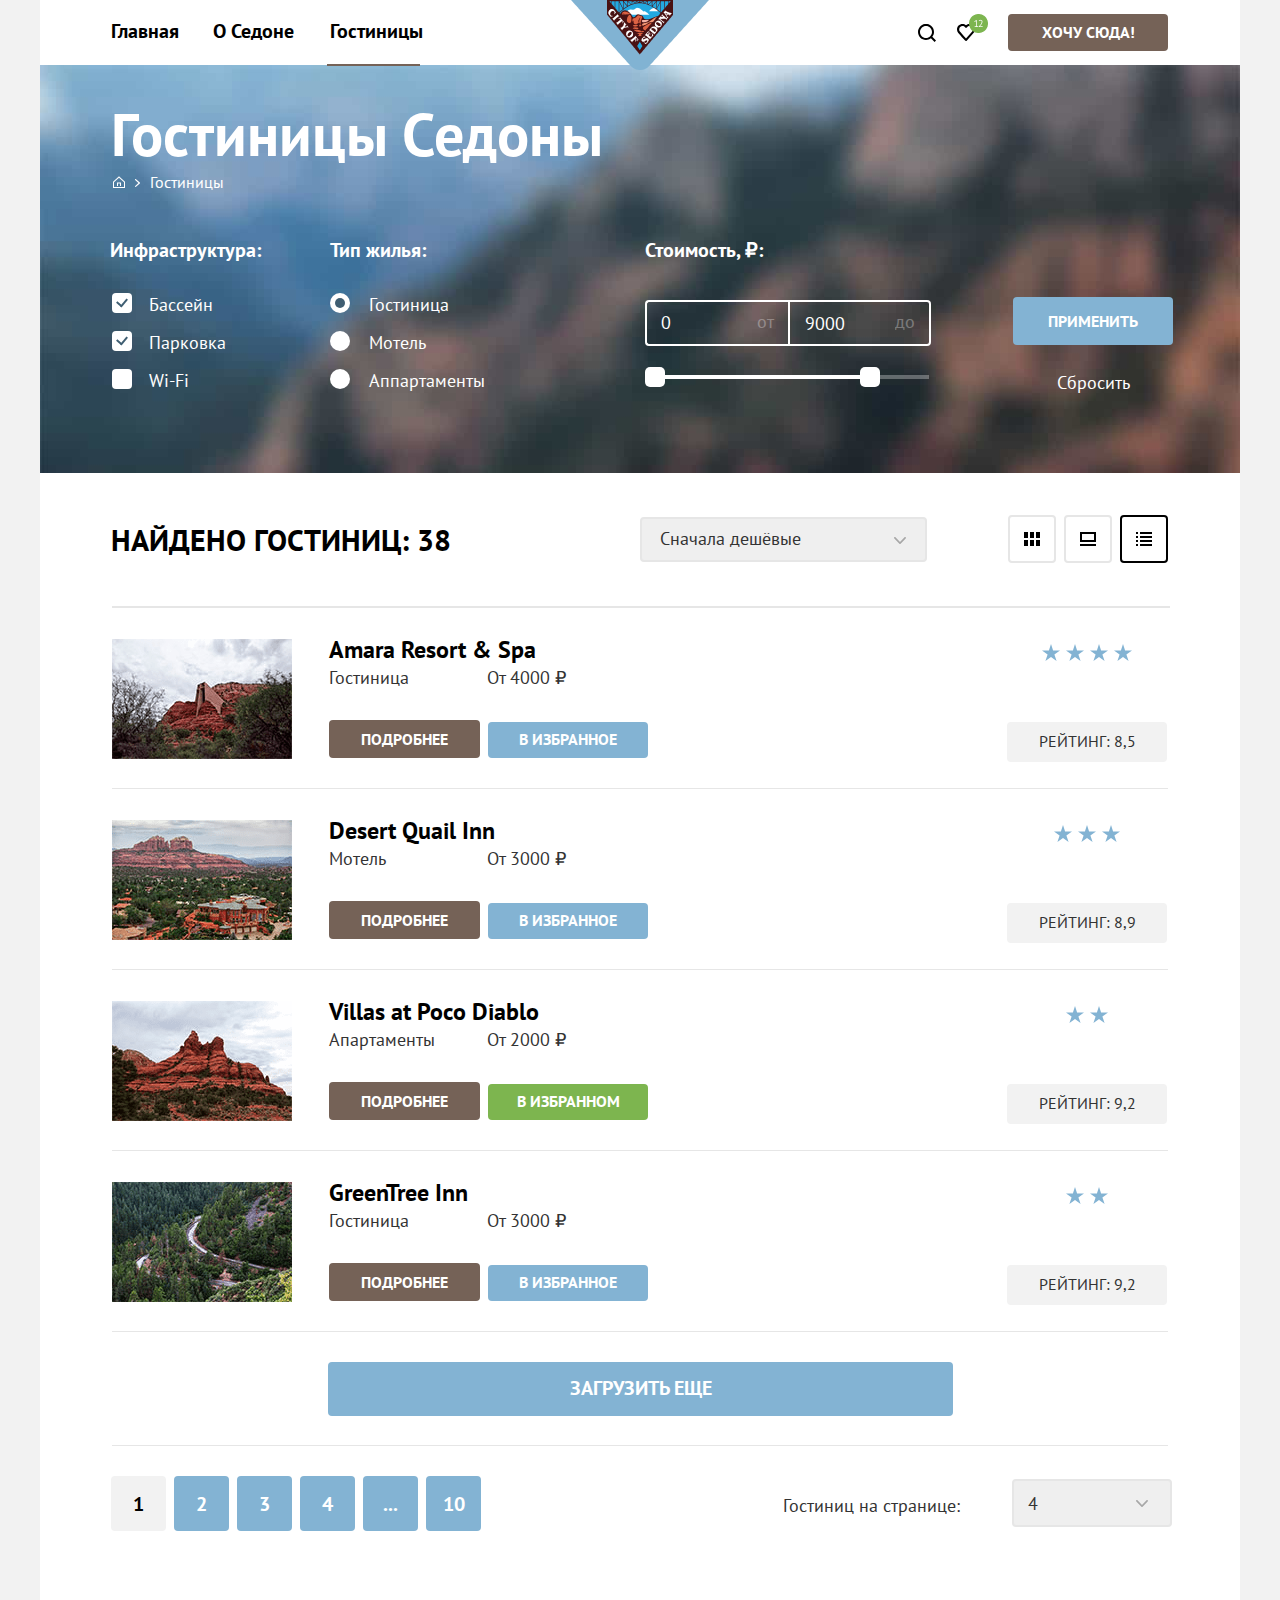
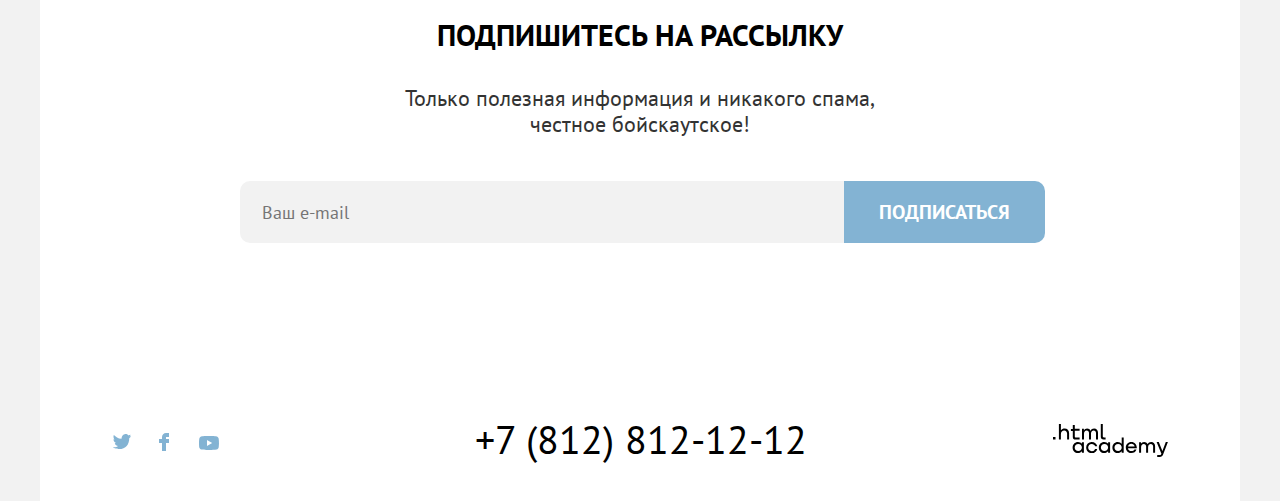
==== commit 6b21674f: "правки" ====
--- a/catalog.html
+++ b/catalog.html
@@ -24,6 +24,9 @@
             <a class="navigation-link" href="">Гостиницы</a>
           </li>
         </ul>
+        <a class="logo-sedona" href="index.html">
+          <img src="images/svg/sedona-nav.png" alt="логотип седоны">
+        </a>
         <ul class="navigation-user navigation-list">
           <li class="navigation-item">
             <a class="navigation-link" href="#">
@@ -324,13 +327,13 @@
           </a>
         </li>
       </ul>
-      <a class="telefon" href="+7(812)812-12-12">+7 (812) 812-12-12</a>
-      <a class="htmlacademy-block">
+      <a class="telefon" href="tel:89991112233">+7 (812) 812-12-12</a>
+      <a class="htmlacademy-block" href="https://up.htmlacademy.ru/htmlcss/32">
         <svg width="115" height="33" fill="currentColor" xmlns="http://www.w3.org/2000/svg">
           <path d="M0 12.9v2.6h2.5v-2.6H0ZM11.6 4.5c-1.6 0-2.8.7-3.6 1.7h-.1V0h-2v15.5h2v-5.3c0-2.1 1.3-3.6 3.3-3.6 1.8 0 2.9 1.4 2.9 3.2v5.7h2V9.4c.1-3-1.8-4.9-4.5-4.9ZM26.6 4.8h-4.8V1.1h-2v3.8h-1.9v2h1.9v6c0 1.7 1 2.7 2.7 2.7h4.1v-2h-3.7c-.7 0-1.1-.4-1.1-1.1V6.8h4.8v-2ZM41.1 4.6c-1.6 0-2.9.8-3.5 2.1h-.1c-.6-1.2-1.8-2.1-3.4-2.1-1.4 0-2.5.8-3.1 1.8h-.1V4.8H29v10.6h2V10c0-2 1-3.5 2.6-3.5 1.5 0 2.4 1 2.4 2.6v6.3h2V9.8c0-2.4 1.4-3.3 2.6-3.3 1.5 0 2.4 1 2.4 2.6v6.3h2V8.9c.1-2.5-1.4-4.3-3.9-4.3ZM47.8 12.7c0 1.7 1 2.7 2.8 2.7h2v-2h-1.7c-.7 0-1.1-.4-1.1-1.1V0h-2v12.7ZM28.9 19.7c-.9-1.1-2.2-1.8-3.9-1.8-3.1 0-5.4 2.3-5.4 5.6s2.3 5.6 5.4 5.6c1.8 0 3-.8 3.8-1.9h.1v1.6h2V18.2h-2v1.5Zm-3.6 7.4c-2.2 0-3.6-1.6-3.6-3.6s1.4-3.6 3.6-3.6 3.6 1.6 3.6 3.6c0 1.9-1.4 3.6-3.6 3.6ZM44.2 22c-.5-2.4-2.6-4.1-5.4-4.1a5.4 5.4 0 0 0-5.6 5.6c0 3.1 2.2 5.6 5.6 5.6 2.8 0 4.9-1.8 5.4-4.2h-2.1a3.4 3.4 0 0 1-3.3 2.3c-2.2 0-3.6-1.6-3.6-3.6s1.4-3.6 3.6-3.6c1.6 0 2.8 1 3.3 2.2h2.1V22ZM55.1 19.7c-.9-1.1-2.2-1.8-3.9-1.8-3.1 0-5.4 2.3-5.4 5.6s2.3 5.6 5.4 5.6c1.8 0 3-.8 3.8-1.9h.1v1.6h2V18.2h-2v1.5Zm-3.6 7.4c-2.2 0-3.6-1.6-3.6-3.6s1.4-3.6 3.6-3.6 3.6 1.6 3.6 3.6c0 1.9-1.5 3.6-3.6 3.6ZM68.7 19.8c-.9-1.1-2.2-1.9-3.9-1.9-3.1 0-5.4 2.3-5.4 5.6s2.2 5.6 5.4 5.6c1.7 0 3-.8 3.8-1.8h.1v1.5h2V13.4h-2v6.4Zm-3.6 7.3c-2.2 0-3.6-1.6-3.6-3.6s1.4-3.6 3.6-3.6 3.6 1.6 3.6 3.6c-.1 2-1.5 3.6-3.6 3.6ZM78.3 17.9c-3.3 0-5.5 2.5-5.5 5.6 0 3 2.1 5.6 5.5 5.6 2.5 0 4.5-1.3 5.2-3.6h-2.1c-.5 1-1.6 1.6-3 1.6-1.9 0-3.3-1.3-3.4-2.9h8.8c.2-3.6-2-6.3-5.5-6.3Zm0 1.9c1.7 0 3 1 3.3 2.6h-6.5c.3-1.5 1.5-2.6 3.2-2.6ZM98.2 17.9c-1.6 0-2.9.8-3.6 2h-.1c-.6-1.2-1.8-2-3.4-2-1.4 0-2.5.7-3.1 1.8v-1.5h-1.9v10.6h2v-5.4c0-2 1-3.4 2.6-3.5 1.5 0 2.4 1 2.4 2.6v6.3h2v-5.6c0-2.4 1.4-3.3 2.6-3.3 1.5 0 2.4 1 2.4 2.6v6.3h2v-6.5c.1-2.6-1.4-4.4-3.9-4.4ZM109.4 27l-3.6-8.9h-2.2l4.8 11.6c-.3.9-.7 1.2-1.7 1.2h-2.5v2h2.5c1.8 0 2.8-.8 3.5-2.6l4.7-12.2h-2.1l-3.4 8.9Z"/>
         </svg>
     </a>
   </div>
 </footer>
-  </body>
+</body>
 </html>
--- a/styles/style.css
+++ b/styles/style.css
@@ -120,18 +120,15 @@
     margin:0;
 }
 .navigation {
+    position: relative;
     display:flex;
     width:1200px;
     margin:0; 
     z-index:3;
 }
-.navigation::after{
-    position:absolute;
-    content:"";
-    background:url("../images/svg/sedona-nav.png");
-    width:138px;
-    height:70px;
-    margin-left:531px;
+.logo-sedona{ 
+    left:531px;
+    position:absolute;
     z-index:3;
 }
 .popover{
@@ -327,7 +324,7 @@
 .navigation-user .navigation-link[href="#"]{
     padding:4px 4px 2px 4px;
     margin-top:18px;
-    margin-left:53px;
+    margin-left:56px;
 }
 .navigation-user .navigation-link[href="#"]:hover svg{
     fill:#756257;
@@ -352,12 +349,12 @@
 .navigation-link[href="hotels.html"]{
     margin-top:12px;
 }
-.catalog-body .navigation-link[href="hotels.html"]::after{
+.catalog-body .navigation-link[href=""]::after{
     position: absolute;
     content:"";
     border-bottom:2px solid #756257;
     width:93px;
-    left:362px;
+    left:287px;
     top:64px;
 }
 .navigation-link[href="about-sedona.html"]{
@@ -371,10 +368,10 @@
 .navigation-user .navigation-item:nth-child(2){
     width:70px;
 }
-.navigation-link:hover {
+.navigation-link:not(.navigation-link[href=""]):hover {
     color:#756257;
 }
-.navigation-link:focus-visible {
+.navigation-link:not(.navigation-link[href=""]):focus-visible {
     outline:3px solid #83B3D3;;
     box-sizing: border-box;
     border-radius: 10px;
@@ -384,7 +381,7 @@
 .page-header{
     min-height:65px;
 }
-.navigation-link:active {
+.navigation-link:not(.navigation-link[href=""]):active {
     color: rgba(0, 0, 0, 0.3);
 }
 .sedona-like{
@@ -395,11 +392,10 @@
 }
 .mark-popover-close-button{
     position:absolute;
-    content:"";
     background:url("../images/svg/12-like-vector.png");
     width:19px;
     height:19px;
-    right:326px;
+    right:252px;
     top:14px;
 }
 .popover-close-button {
@@ -435,13 +431,19 @@
     content:"";
     border-bottom:2px solid #756257;
     width:70px;
-    left:146px;
+    left:70px;
     top:64px;
     z-index:3
 }
 .navigation-link[href=""]{
     padding-left:6px;
     margin-left:6px;
+}
+.navigation-link[href=""]:hover{ 
+}
+.navigation-link[href=""]:focus{
+}
+ .navigation-link[href=""]:active{
 }
 .here-button {
     width:160px;
@@ -819,10 +821,6 @@
     top: 550px;
     margin: 0;
     padding: 0;
-}
-.logo-sedona {
-    position:absolute;
-    margin:51px 371px 82px 371px;
 }
 .logo-block {
     margin: 0 auto;
@@ -1454,6 +1452,7 @@
     position: absolute;
     top:140px;
     left:42px;
+    padding:4px 2px;
     font-family: "PT Sans",sans-serif;
     font-style: normal;
     font-weight: normal;
@@ -1462,7 +1461,6 @@
     color: #FFFFFF;
     background:none;   
     border:none; 
-    padding:0;
 }
 .button-repeat:hover{
     color: rgba(255, 255, 255, 0.6);
@@ -1470,7 +1468,6 @@
 .button-repeat:focus-visible{
     outline:3px solid #83B3D3;
     border-radius: 4px;
-    padding:4px 3px;
 }
 .button-repeat:active{
     color: rgba(255, 255, 255, 0.3);
@@ -1607,7 +1604,7 @@
 }
 .elected-button:not(.elected-button[href=""]):hover{
     background: #68A2CA;
-    border: 1px solid #756257;
+    outline: 1px solid #756257;
     border-radius: 4px;
 }
 .elected-button[href=""]:hover{
@@ -1806,13 +1803,16 @@
     margin-right:8px;
     margin-left:71px;
 }
-.pagination-link:not(#gray-block):hover{
+.pagination-link[href=""]:hover{}
+.pagination-link[href=""]:focus{}
+.pagination-link[href=""]:active{}
+.pagination-link:not(.pagination-link[href=""]):hover{
     background: #68A2CA;
 }
-.pagination-link:not(#gray-block):focus-visible{
+.pagination-link:not(.pagination-link[href=""]):focus-visible{
     outline: 3px solid #756257;
 }
-.pagination-link:not(#gray-block):active{
+.pagination-link:not(.pagination-link[href=""]):active{
     color:rgba(255, 255, 255, 0.3)
 }
 .modal-container{
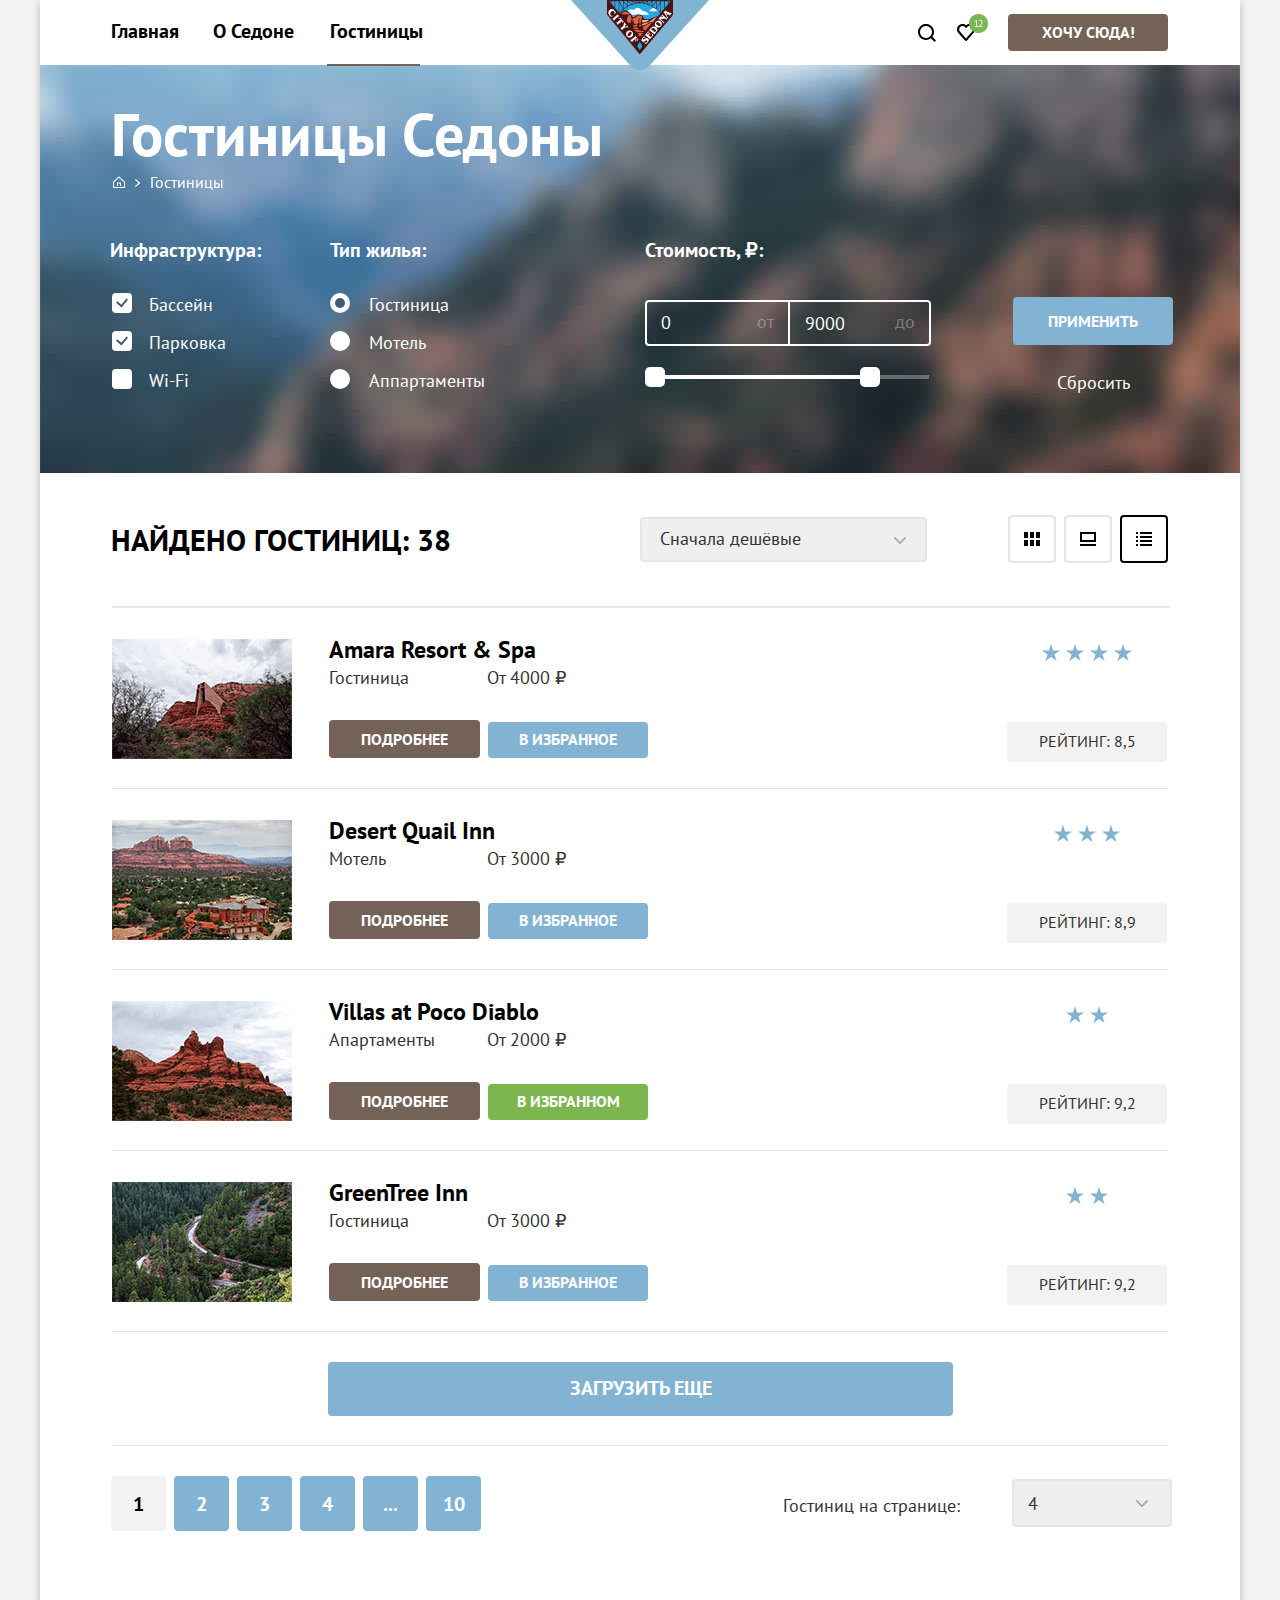
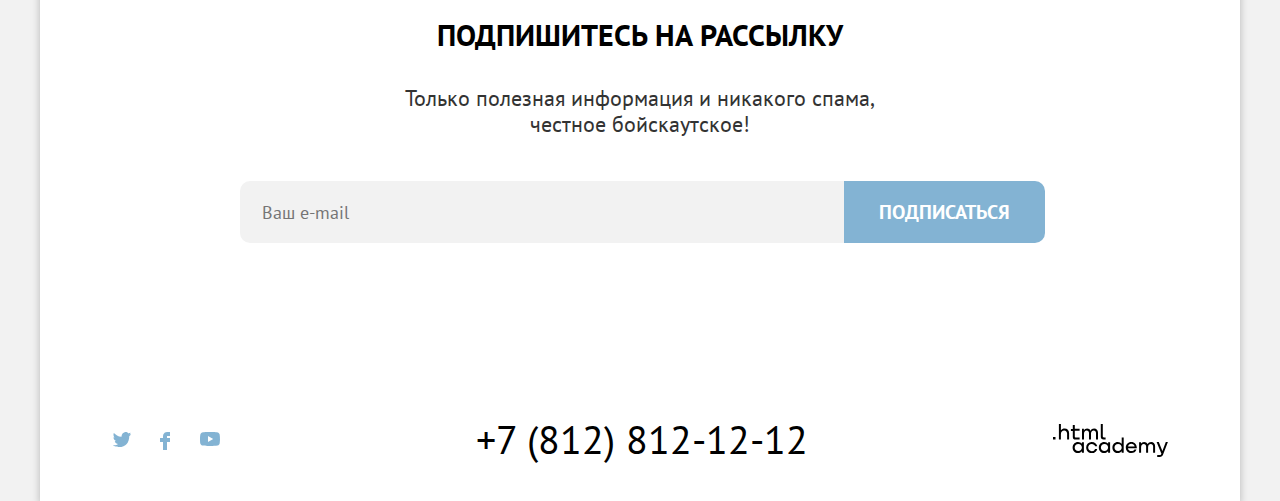
==== commit 4ed46a8a: "проверка проекта(быстрееееее плиииз)" ====
--- a/catalog.html
+++ b/catalog.html
@@ -1,148 +1,157 @@
 <!DOCTYPE html>
 <html lang="ru">
-  <head>
-    <meta charset="utf-8">
-    <title>HTML Academy: Седона(Каталог)</title>
-    <link rel="stylesheet" href="styles/style.css">
-    <link rel="icon" href="favicon.ico">
-    <link rel="icon" type="image/png" sizes="32x32" href="images/favicon.png">
-    <!-- Фавиконка -->
-  </head>
-  <body class="catalog-body">
-    <!-- header -->
-    <header class="page-header">
-      <!-- навигация -->
-      <nav class="navigation">
-        <ul class="navigation-list">
-          <li class="navigation-item">
-            <a class="navigation-link" href="index.html" >Главная</a>
-          </li>
-          <li class="navigation-item">
-            <a class="navigation-link" href="about-sedona.html">О Седоне</a>
-          </li>
-          <li class="navigation-item">
-            <a class="navigation-link" href="">Гостиницы</a>
-          </li>
-        </ul>
-        <a class="logo-sedona" href="index.html">
-          <img src="images/svg/sedona-nav.png" alt="логотип седоны">
-        </a>
-        <ul class="navigation-user navigation-list">
-          <li class="navigation-item">
-            <a class="navigation-link" href="#">
-              <svg width="18" height="18" viewBox="0 0 18 18" xmlns="http://www.w3.org/2000/svg">
-                <path d="M18 16.5L14.3 12.8C15.3 11.5 16 9.8 16 7.9C16 3.5 12.4 -0.1 8 -0.1C3.6 -0.1 0 3.6 0 8C0 12.4 3.6 16 8 16C9.8 16 11.5 15.4 12.9 14.3L16.6 18L18 16.5ZM8 14C4.7 14 2 11.3 2 8C2 4.7 4.7 2 8 2C11.3 2 14 4.7 14 8C14 11.3 11.3 14 8 14Z"/>
+
+<head>
+  <meta charset="utf-8">
+  <title>HTML Academy: Седона(Каталог)</title>
+  <link rel="stylesheet" href="styles/style.css">
+  <link rel="icon" href="favicon.ico">
+  <link rel="icon" type="image/png" sizes="32x32" href="images/favicon.png">
+  <!-- Фавиконка -->
+</head>
+
+<body class="catalog-body">
+  <!-- header -->
+  <header class="page-header">
+    <!-- навигация -->
+    <nav class="navigation">
+      <ul class="navigation-list">
+        <li class="navigation-item">
+          <a class="navigation-link" href="index.html">Главная</a>
+        </li>
+        <li class="navigation-item">
+          <a class="navigation-link" href="about-sedona.html">О Седоне</a>
+        </li>
+        <li class="navigation-item">
+          <a class="navigation-link" href="##">Гостиницы</a>
+        </li>
+      </ul>
+      <a class="logo-sedona" href="index.html">
+        <img src="images/svg/sedona-nav.png" alt="логотип седоны">
+      </a>
+      <ul class="navigation-user navigation-list">
+        <li class="navigation-item">
+          <a class="navigation-link" href="#">
+            <svg width="18" height="18" viewBox="0 0 18 18" xmlns="http://www.w3.org/2000/svg">
+              <path
+                d="M18 16.5L14.3 12.8C15.3 11.5 16 9.8 16 7.9C16 3.5 12.4 -0.1 8 -0.1C3.6 -0.1 0 3.6 0 8C0 12.4 3.6 16 8 16C9.8 16 11.5 15.4 12.9 14.3L16.6 18L18 16.5ZM8 14C4.7 14 2 11.3 2 8C2 4.7 4.7 2 8 2C11.3 2 14 4.7 14 8C14 11.3 11.3 14 8 14Z" />
+            </svg>
+          </a>
+        </li>
+        <li class="navigation-item">
+          <button class="popover-close-button" type="button">
+            <svg class="sedona-like" width="18" height="17" viewBox="0 0 18 17" fill="none"
+              xmlns="http://www.w3.org/2000/svg">
+              <path
+                d="M8.9 17C8.6 17 8.3 16.9 8.1 16.6C2.7 10.5 1.4 9.1 1.1 8.7C0.4 7.8 0 6.6 0 5.4C0 2.4 2.4 0 5.5 0C6.8 0 8 0.5 9 1.3C10 0.5 11.3 0 12.5 0C15.5 0 18 2.4 18 5.4C18 6.7 17.5 7.9 16.7 8.8L9.7 16.7C9.5 16.9 9.3 17 8.9 17ZM2.9 7.5C3.2 7.9 6.4 11.5 9 14.4L15.2 7.4C15.7 6.9 15.9 6.2 15.9 5.4C15.9 3.6 14.4 2.1 12.6 2.1C11.6 2.1 10.6 2.6 9.9 3.4C9.6 3.7 9.3 3.8 9 3.8C8.7 3.8 8.4 3.6 8.2 3.4C7.5 2.6 6.5 2.1 5.5 2.1C3.7 2.1 2.2 3.6 2.2 5.4C2.1 6.3 2.5 7 2.9 7.5C2.8 7.5 2.8 7.5 2.9 7.5Z" />
+            </svg>
+            <!-- кнопка закрытия/открытия поповера -->
+          </button>
+          <span class="mark-popover-close-button"></span>
+        </li>
+        <li class="navigation-item ">
+          <a class="here-button" href="###">Хочу Сюда!</a>
+        </li>
+      </ul>
+    </nav>
+  </header>
+  <!-- main -->
+  <main class="main-inner">
+    <div class="catalog-form-inner">
+      <header class="inner-header">
+        <h1 class="inner-header-title">Гостиницы Седоны</h1>
+        <ul class="breadcrumbs catalog-filter-list">
+          <li class="breadcrumbs-item">
+            <a class="breadcrumbs-link" href="index.html">
+              <svg width="12" height="12" viewBox="0 0 12 12" fill="none" xmlns="http://www.w3.org/2000/svg">
+                <path d="M6 0.299988L0 5.79999V12H12V5.79999L6 0.299988ZM11 11H1V6.19999L6 1.69999L11 6.19999V11Z" />
+                <path d="M4 10H5V7.5H7V10H8V6.5H4V10Z" />
               </svg>
             </a>
           </li>
-          <li class="navigation-item">
-              <button class="popover-close-button ">
-                <svg class="sedona-like" width="18" height="17" viewBox="0 0 18 17" fill="none" xmlns="http://www.w3.org/2000/svg">
-                  <path d="M8.9 17C8.6 17 8.3 16.9 8.1 16.6C2.7 10.5 1.4 9.1 1.1 8.7C0.4 7.8 0 6.6 0 5.4C0 2.4 2.4 0 5.5 0C6.8 0 8 0.5 9 1.3C10 0.5 11.3 0 12.5 0C15.5 0 18 2.4 18 5.4C18 6.7 17.5 7.9 16.7 8.8L9.7 16.7C9.5 16.9 9.3 17 8.9 17ZM2.9 7.5C3.2 7.9 6.4 11.5 9 14.4L15.2 7.4C15.7 6.9 15.9 6.2 15.9 5.4C15.9 3.6 14.4 2.1 12.6 2.1C11.6 2.1 10.6 2.6 9.9 3.4C9.6 3.7 9.3 3.8 9 3.8C8.7 3.8 8.4 3.6 8.2 3.4C7.5 2.6 6.5 2.1 5.5 2.1C3.7 2.1 2.2 3.6 2.2 5.4C2.1 6.3 2.5 7 2.9 7.5C2.8 7.5 2.8 7.5 2.9 7.5Z"/>
-                </svg>                  
-              <!-- кнопка закрытия/открытия поповера -->
-              </button>
-              <span class="mark-popover-close-button"></span>
-          </li>
-          <li class="navigation-item ">
-            <a class="here-button" href="navigation-button.html">Хочу Сюда!</a>
+          <li class="breadcrumbs-item">
+            <a class="breadcrumbs-link" href="##">Гостиницы</a>
           </li>
         </ul>
-      </nav>
-    </header>
-    <!-- main -->
-    <main class="main-inner">
-    <div class="catalog-form-inner">
-      <header class="inner-header">
-        <h1 class="inner-header-title">Гостиницы Седоны</h1>
-          <ul class="breadcrumbs catalog-filter-list">
-            <li class="breadcrumbs-item">
-              <a class="breadcrumbs-link" href="index.html">
-                <svg width="12" height="12" viewBox="0 0 12 12" fill="none" xmlns="http://www.w3.org/2000/svg">
-                  <path d="M6 0.299988L0 5.79999V12H12V5.79999L6 0.299988ZM11 11H1V6.19999L6 1.69999L11 6.19999V11Z"/>
-                  <path d="M4 10H5V7.5H7V10H8V6.5H4V10Z"/>
-                </svg>               
-              </a>
-            </li>
-            <li class="breadcrumbs-item">
-              <a class="breadcrumbs-link" href="">Гостиницы</a>
-            </li>
-          </ul>
       </header>
 
-        <section class="catalog-products">
-          <form class="catalog-filter" action="https://echo.htmlacademy.ru/" method="get">
-            <div class="main-page-block">
-              <fieldset class="catalog-filter-group">
-                <legend class="catalog-filter-title">Инфраструктура:</legend>
-                    <ul class="catalog-filter-list">
-                      <li class="catalog-filter">
-                        <label class="control" for="swimming-id">
-                          <input class="visually-hidden control-input" type="checkbox" name="swimming-pool" id="swimming-id" checked>
-                          <span class="control-mark"></span>
-                          <span class="control-label">Бассейн</span>
-                        </label>
-                      </li>
-                        <li class="catalog-filter">
-                          <label class="control" for="parking-id">
-                          <input class="visually-hidden control-input" type="checkbox" name="parking" id="parking-id" checked>
-                          <span class="control-mark"></span>
-                          <span class="control-label">Парковка</span>
-                        </label>
-                        </li>
-                      <li class="catalog-filter">
-                        <label class="control" for="WI-FI-id">
-                        <input class="visually-hidden control-input" type="checkbox" name="Wi-Fi" id="WI-FI-id">
-                        <span class="control-mark"></span>
-                        <span class="control-label">Wi-Fi</span>
-                        </label>
-                      </li>
-                    </ul>
-                </fieldset>
-
-                <fieldset class="catalog-filter-group">
-                  <legend class="catalog-filter-title">Тип жилья:</legend>
-                    <ul class="catalog-filter-list">
-                      <li class="catalog-filter">
-                        <label class="control">
-                        <input class="visually-hidden control-input" type="radio" name="product-group" value="hotel" checked>
-                        <span class="control-mark"></span>
-                        <span class="control-label">Гостиница</span>
-                        </label>
-                      </li>
-                      <li class="catalog-filter">
-                        <label class="control">
-                        <input class="visually-hidden control-input" type="radio" name="product-group" value="motel" >
-                        <span class="control-mark"></span>
-                        <span class="control-label">Мотель</span>
-                        </label>
-                      </li>
-                        <li class="catalog-filter">
-                          <label class="control">
-                          <input class="visually-hidden control-input" type="radio" name="product-group" value="appartament">
-                          <span class="control-mark"></span>
-                          <span class="control-label">Аппартаменты</span>
-                          </label>
-                        </li>
-                      </ul>
-                    </fieldset>
-          <fieldset class="catalog-filter-group">
-            <legend class="catalog-filter-title">Стоимость, ₽:</legend>
-            <section class="range-wrapper-inputs-block">
-              <div class="range-wrapper-inputs range-wrapper-inputs-one">
-                  <input class="range-input range-input-one" type="number" name="min-price" value="0"> <p class="catalog-filter-input_from-to">от</p>
+      <section class="catalog-products">
+        <form class="catalog-filter" action="https://echo.htmlacademy.ru/" method="get">
+          <div class="main-page-block">
+            <fieldset class="catalog-filter-group">
+              <legend class="catalog-filter-title">Инфраструктура:</legend>
+              <ul class="catalog-filter-list">
+                <li class="catalog-filter">
+                  <label class="control" for="swimming-id">
+                    <input class="visually-hidden control-input" type="checkbox" name="swimming-pool" id="swimming-id"
+                      checked>
+                    <span class="control-mark"></span>
+                    <span class="control-label">Бассейн</span>
+                  </label>
+                </li>
+                <li class="catalog-filter">
+                  <label class="control" for="parking-id">
+                    <input class="visually-hidden control-input" type="checkbox" name="parking" id="parking-id" checked>
+                    <span class="control-mark"></span>
+                    <span class="control-label">Парковка</span>
+                  </label>
+                </li>
+                <li class="catalog-filter">
+                  <label class="control" for="WI-FI-id">
+                    <input class="visually-hidden control-input" type="checkbox" name="Wi-Fi" id="WI-FI-id">
+                    <span class="control-mark"></span>
+                    <span class="control-label">Wi-Fi</span>
+                  </label>
+                </li>
+              </ul>
+            </fieldset>
+
+            <fieldset class="catalog-filter-group">
+              <legend class="catalog-filter-title">Тип жилья:</legend>
+              <ul class="catalog-filter-list">
+                <li class="catalog-filter">
+                  <label class="control">
+                    <input class="visually-hidden control-input" type="radio" name="product-group" value="hotel"
+                      checked>
+                    <span class="control-mark"></span>
+                    <span class="control-label">Гостиница</span>
+                  </label>
+                </li>
+                <li class="catalog-filter">
+                  <label class="control">
+                    <input class="visually-hidden control-input" type="radio" name="product-group" value="motel">
+                    <span class="control-mark"></span>
+                    <span class="control-label">Мотель</span>
+                  </label>
+                </li>
+                <li class="catalog-filter">
+                  <label class="control">
+                    <input class="visually-hidden control-input" type="radio" name="product-group" value="appartament">
+                    <span class="control-mark"></span>
+                    <span class="control-label">Аппартаменты</span>
+                  </label>
+                </li>
+              </ul>
+            </fieldset>
+            <fieldset class="catalog-filter-group">
+              <legend class="catalog-filter-title">Стоимость, ₽:</legend>
+              <section class="range-wrapper-inputs-block">
+                <div class="range-wrapper-inputs range-wrapper-inputs-one">
+                  <input class="range-input range-input-one" type="number" name="min-price" value="0">
+                  <p class="catalog-filter-input_from-to">от</p>
                 </div>
-              <div class="range-wrapper-inputs range-wrapper-inputs-two">
-                  <input class="range-input range-input-two" type="number" name="max-price" value="9000"> <p class="catalog-filter-input_from-to">до</p>
-              </div>
-            </section>
-            
+                <div class="range-wrapper-inputs range-wrapper-inputs-two">
+                  <input class="range-input range-input-two" type="number" name="max-price" value="9000">
+                  <p class="catalog-filter-input_from-to">до</p>
+                </div>
+              </section>
+
               <div class="range">
                 <div class="range-scale">
                   <div class="range-bar" style="left: 0px; width: 215px">
                     <button class="range-toggle toggle-min" type="button">
                       <span class="visually-hidden"></span>
-                    </button> 
+                    </button>
                     <button class="range-toggle toggle-max" type="button">
                       <span class="visually-hidden"></span>
                     </button>
@@ -151,14 +160,14 @@
               </div>
             </fieldset>
 
-          <div class="button-catalog">
-            <button class="button-use" type="submit">Применить</button>
-            <button class="button-repeat" type="reset">Сбросить</button>
-          </div> 
-        </div>
-      </form>
-    </section>
-  </div>
+            <div class="button-catalog">
+              <button class="button-use" type="submit">Применить</button>
+              <button class="button-repeat" type="reset">Сбросить</button>
+            </div>
+          </div>
+        </form>
+      </section>
+    </div>
     <form class="sorting-type" action="https://echo.htmlacademy.ru/" method="get">
       <div class="sorting-block">
         <h2 class="h2-sorting-block">Найдено гостиниц: 38</h2>
@@ -168,161 +177,165 @@
             <option value="popular">Сначала популярное</option>
             <option value="expensive">Сначала дорогое</option>
           </select>
-          </div>
-          
-          <div class="mode-title-block">
-            <a class="mode-title" href="#" >
-              <img class="sorting-image"   src="images/svg/mode-tile.svg" alt="Показать карточки">
-            </a>
-
-            <a class="mode-title" href="#" >
-              <img class="sorting-image" src="images/svg/mode-slideshow.svg" alt="показать слайдшоу">
-            </a>
-
-            <a class="mode-title-black mode-title button button-light" href="#">
-              <img class="sorting-image" src="images/svg/mode-list.svg" alt="Показать список">
-            </a>
-          </div>
-        </div>
-      </form>
-      <!-- карточки каталога -->
-        <div class="product-card">
-          <a class="product-card-link" href="product.html">
-            <img class="product-card-image" src="images/catalog/AmaraResort&Spa-img.png" alt="Фотография Гостиницы">
-          </a>
-          <div class="product-card-information-block">
-          <a class="product-card-title" href="#">Amara Resort & Spa </a>
-          <p class="product-card-price">Гостиница</p>
-          <p class="product-card-price">От 4000 ₽</p>
-          <div class="block-product-card-button">
-            <a href="#" class="detailed-button button">подробнее</a>
-            <a href="#" class="elected-button ">в избранное</a>
-          </div>
-        </div> 
-          <div class="block-stars">
-            <img src="images/svg/star.svg" alt="4 звезды">
-            <img src="images/svg/star.svg" alt="4 звезды">
-            <img src="images/svg/star.svg" alt="4 звезды">
-            <img src="images/svg/star.svg" alt="4 звезды">
-            </div>
-          <p class="raiting">Рейтинг: 8,5</p>  
-          </div>
-
-        <div class="product-card">
-          <a class="product-card-link" href="product.html">
-            <img class="product-card-image" src="images/catalog/DesertQuailInn-image.png" alt="Фотография Гостиницы">
-          </a>
-          <div class="product-card-information-block">
-          <a class="product-card-title" href="#">Desert Quail Inn</a>
-          <p class="product-card-price">Мотель</p>
-          <p class="product-card-price">От 3000 ₽</p>
-          <div class="block-product-card-button">
+        </div>
+
+        <div class="mode-title-block">
+          <a class="mode-title" href="#">
+            <img class="sorting-image" src="images/svg/mode-tile.svg" alt="Показать карточки">
+          </a>
+
+          <a class="mode-title" href="#">
+            <img class="sorting-image" src="images/svg/mode-slideshow.svg" alt="показать слайдшоу">
+          </a>
+
+          <a class="mode-title-black mode-title button button-light" href="#">
+            <img class="sorting-image" src="images/svg/mode-list.svg" alt="Показать список">
+          </a>
+        </div>
+      </div>
+    </form>
+    <!-- карточки каталога -->
+    <div class="product-card">
+      <a class="product-card-link" href="product.html">
+        <img class="product-card-image" src="images/catalog/AmaraResort&Spa-img.png" alt="Фотография Гостиницы">
+      </a>
+      <div class="product-card-information-block">
+        <a class="product-card-title" href="#">Amara Resort & Spa </a>
+        <p class="product-card-price">Гостиница</p>
+        <p class="product-card-price">От 4000 ₽</p>
+        <div class="block-product-card-button">
           <a href="#" class="detailed-button button">подробнее</a>
           <a href="#" class="elected-button ">в избранное</a>
-          </div>
-          </div>
-          <div class="block-stars">
-            <img src="images/svg/star.svg" alt="3 звезды">
-            <img src="images/svg/star.svg" alt="3 звезды">
-            <img src="images/svg/star.svg" alt="3 звезды">
-          </div>
-          <p class="raiting">Рейтинг: 8,9</p>
-          </div>
-
-        <div class="product-card">
-          <a class="product-card-link" href="product.html">
-            <img class="product-card-image" src="images/catalog/VillasatPocoDiablo-image.png" alt="Фотография Гостиницы">
-          </a>
-          <div class="product-card-information-block">
-          <a class="product-card-title" href="#">Villas at Poco Diablo</a>
-          <p class="product-card-price">Апартаменты</p>
-          <p class="product-card-price">От 2000 ₽</p>
-          <div class="block-product-card-button">
-          <a href="#" class="detailed-button button">подробнее</a>
-          <a href="" class="elected-button">в избранном</a>
-          </div>
-          </div>
-          <div class="block-stars">
-            <img src="images/svg/star.svg" alt="2 звезды">
-            <img src="images/svg/star.svg" alt="2 звезды">
-            </div>
-          <p class="raiting">Рейтинг: 9,2</p>
-          </div>
-
-        <div class="product-card">
-          <a class="product-card-link" href="product.html">
-            <img class="product-card-image" src="images/catalog/GreenTreeInn-image.png" alt="Фотография Гостиницыы">
-          </a>
-          <div class="product-card-information-block">
-          <a class="product-card-title" href="#">GreenTree Inn</a>
-          <p class="product-card-price">Гостиница</p>
-          <p class="product-card-price">От 3000 ₽</p>
-          <div class="block-product-card-button">
+        </div>
+      </div>
+      <div class="block-stars">
+        <img src="images/svg/star.svg" alt="4 звезды">
+        <img src="images/svg/star.svg" alt="4 звезды">
+        <img src="images/svg/star.svg" alt="4 звезды">
+        <img src="images/svg/star.svg" alt="4 звезды">
+      </div>
+      <p class="raiting">Рейтинг: 8,5</p>
+    </div>
+
+    <div class="product-card">
+      <a class="product-card-link" href="product.html">
+        <img class="product-card-image" src="images/catalog/DesertQuailInn-image.png" alt="Фотография Гостиницы">
+      </a>
+      <div class="product-card-information-block">
+        <a class="product-card-title" href="#">Desert Quail Inn</a>
+        <p class="product-card-price">Мотель</p>
+        <p class="product-card-price">От 3000 ₽</p>
+        <div class="block-product-card-button">
           <a href="#" class="detailed-button button">подробнее</a>
           <a href="#" class="elected-button ">в избранное</a>
-          </div>
-          </div>
-          <div class="block-stars">
-            <img src="images/svg/star.svg" alt="2 звезды">
-            <img src="images/svg/star.svg" alt="2 звезды">
-            </div>
-          <p class="raiting">Рейтинг: 9,2</p>
-        </div>
-          <a class="link-download-more" href="#">Загрузить еще</a>
-      
-        <div class="sorting-footer-block"> 
-            <a class="pagination-link" href="">1</a>
-            <a class="pagination-link" href="#">2</a>
-            <a class="pagination-link" href="#">3</a>
-            <a class="pagination-link" href="#">4</a>
-            <a class="pagination-link pagination-next" href="#">...</a>
-            <a class="pagination-link" href="#">10</a>
-        
-
-        <div class="text-sorting-block">
-          <p class="text-sorting">Гостиниц на странице:</p>
-          <select class="select-control" id="sorting-hotels" name="sorting">
-            <option class="option-control" value="4">4</option>
-            <option class="option-control" value="3">3</option>
-            <option class="option-control" value="2">2</option>
-            <option class="option-control" value="1">1</option>
-          </select>
-        </div>
-      </div>  
-  <!-- блок с рассылкой -->
+        </div>
+      </div>
+      <div class="block-stars">
+        <img src="images/svg/star.svg" alt="3 звезды">
+        <img src="images/svg/star.svg" alt="3 звезды">
+        <img src="images/svg/star.svg" alt="3 звезды">
+      </div>
+      <p class="raiting">Рейтинг: 8,9</p>
+    </div>
+
+    <div class="product-card">
+      <a class="product-card-link" href="product.html">
+        <img class="product-card-image" src="images/catalog/VillasatPocoDiablo-image.png" alt="Фотография Гостиницы">
+      </a>
+      <div class="product-card-information-block">
+        <a class="product-card-title" href="#">Villas at Poco Diablo</a>
+        <p class="product-card-price">Апартаменты</p>
+        <p class="product-card-price">От 2000 ₽</p>
+        <div class="block-product-card-button">
+          <a href="#" class="detailed-button button">подробнее</a>
+          <a href="##" class="elected-button">в избранном</a>
+        </div>
+      </div>
+      <div class="block-stars">
+        <img src="images/svg/star.svg" alt="2 звезды">
+        <img src="images/svg/star.svg" alt="2 звезды">
+      </div>
+      <p class="raiting">Рейтинг: 9,2</p>
+    </div>
+
+    <div class="product-card">
+      <a class="product-card-link" href="product.html">
+        <img class="product-card-image" src="images/catalog/GreenTreeInn-image.png" alt="Фотография Гостиницыы">
+      </a>
+      <div class="product-card-information-block">
+        <a class="product-card-title" href="#">GreenTree Inn</a>
+        <p class="product-card-price">Гостиница</p>
+        <p class="product-card-price">От 3000 ₽</p>
+        <div class="block-product-card-button">
+          <a href="#" class="detailed-button button">подробнее</a>
+          <a href="#" class="elected-button ">в избранное</a>
+        </div>
+      </div>
+      <div class="block-stars">
+        <img src="images/svg/star.svg" alt="2 звезды">
+        <img src="images/svg/star.svg" alt="2 звезды">
+      </div>
+      <p class="raiting">Рейтинг: 9,2</p>
+    </div>
+    <a class="link-download-more" href="#">Загрузить еще</a>
+
+    <div class="sorting-footer-block">
+      <a class="pagination-link" href="##">1</a>
+      <a class="pagination-link" href="#">2</a>
+      <a class="pagination-link" href="#">3</a>
+      <a class="pagination-link" href="#">4</a>
+      <a class="pagination-link pagination-next" href="#">...</a>
+      <a class="pagination-link" href="#">10</a>
+
+
+      <div class="text-sorting-block">
+        <p class="text-sorting">Гостиниц на странице:</p>
+        <select class="select-control" id="sorting-hotels" name="sorting">
+          <option class="option-control" value="4">4</option>
+          <option class="option-control" value="3">3</option>
+          <option class="option-control" value="2">2</option>
+          <option class="option-control" value="1">1</option>
+        </select>
+      </div>
+    </div>
+    <!-- блок с рассылкой -->
     <div class="mailing">
       <h1 class="mailing-inner-h1">Подпишитесь на рассылку</h1>
       <p class="mailing-inner-p">Только полезная информация и никакого спама,<br>честное бойскаутское!</p>
-        <form class="mail-button-form" action="https://echo.htmlacademy.ru/" method="get">
-          <div class="mail-button-block">
-            <input  class="mail-button" placeholder="Ваш e-mail" id="email-button">
-            <label class="for-email-button" for="email-button">Подписаться</label>
-          </div>
-        </form>
-      </div>
-    </main>
+      <form class="mail-button-form" action="https://echo.htmlacademy.ru/" method="get">
+        <div class="mail-button-block">
+          <input class="mail-button" placeholder="Ваш e-mail" id="email-button">
+          <label class="for-email-button" for="email-button">Подписаться</label>
+        </div>
+      </form>
+    </div>
+  </main>
   <!-- footer -->
   <footer class="page-footer">
     <div class="footer-container">
       <ul class="footer-social-list">
         <li class="footer-social-item">
           <a class="social-button" href="#">
-            <svg class="social-twitter" width="18" height="15" viewBox="0 0 18 15" fill="none" xmlns="http://www.w3.org/2000/svg">
-              <path d="M11.6 0.194197C13.4 -0.305803 14.8 0.494197 15.4 1.3942C16.1 1.1942 16.8 0.894197 17.5 0.694197C17.5 1.5942 16.9 2.1942 16.6 2.4942C17.3 2.5942 18 1.8942 18 1.8942C17.8 2.8942 16.9 3.6942 16.3 3.8942C16.1 10.6942 13 15.0942 5.7 14.9942C5.1 14.9942 5.8 14.9942 5.2 14.9942C4.8 14.9942 0.8 14.4942 0 13.0942C2.4 13.2942 4.1 12.6942 5 11.8942C4 11.5942 2.1 11.4942 1.8 8.9942C2.2 9.0942 2.4 9.1942 3.1 9.0942C1.8 8.2942 0.4 7.4942 0.5 5.2942C0.8 5.5942 1.6 5.7942 1.9 5.7942C1.1 5.5942 -0.2 2.4942 0.9 0.894197C2.8 2.7942 4.9 4.4942 8.5 4.6942C8.7 2.2942 9.7 0.794197 11.6 0.194197Z"/>
+            <svg class="social-twitter" width="18" height="15" viewBox="0 0 18 15" fill="none"
+              xmlns="http://www.w3.org/2000/svg">
+              <path
+                d="M11.6 0.194197C13.4 -0.305803 14.8 0.494197 15.4 1.3942C16.1 1.1942 16.8 0.894197 17.5 0.694197C17.5 1.5942 16.9 2.1942 16.6 2.4942C17.3 2.5942 18 1.8942 18 1.8942C17.8 2.8942 16.9 3.6942 16.3 3.8942C16.1 10.6942 13 15.0942 5.7 14.9942C5.1 14.9942 5.8 14.9942 5.2 14.9942C4.8 14.9942 0.8 14.4942 0 13.0942C2.4 13.2942 4.1 12.6942 5 11.8942C4 11.5942 2.1 11.4942 1.8 8.9942C2.2 9.0942 2.4 9.1942 3.1 9.0942C1.8 8.2942 0.4 7.4942 0.5 5.2942C0.8 5.5942 1.6 5.7942 1.9 5.7942C1.1 5.5942 -0.2 2.4942 0.9 0.894197C2.8 2.7942 4.9 4.4942 8.5 4.6942C8.7 2.2942 9.7 0.794197 11.6 0.194197Z" />
             </svg>
           </a>
         </li>
         <li class="footer-social-item">
           <a class="social-button" href="#">
-            <svg class="social-facebook" width="10" height="18" viewBox="0 0 10 18" fill="none" xmlns="http://www.w3.org/2000/svg">
-              <path d="M7 0C4.8 0 3 1.8 3 4V6H0V10H3V18H7V10H10V6H7V4H10V0H7Z"/>
-            </svg> 
+            <svg class="social-facebook" width="10" height="18" viewBox="0 0 10 18" fill="none"
+              xmlns="http://www.w3.org/2000/svg">
+              <path d="M7 0C4.8 0 3 1.8 3 4V6H0V10H3V18H7V10H10V6H7V4H10V0H7Z" />
+            </svg>
           </a>
         </li>
         <li class="footer-social-item">
           <a class="social-button" href="#">
             <svg width="20" height="14" viewBox="0 0 20 14" fill="none" xmlns="http://www.w3.org/2000/svg">
-              <path fill-rule="evenodd" clip-rule="evenodd" d="M17.8136 0.418176C18.6746 0.648666 19.3513 1.32532 19.5818 2.18637C19.9983 3.74547 20 7.00033 20 7.00033C20 7.00033 20 10.2552 19.5818 11.8143C19.3513 12.6753 18.6746 13.352 17.8136 13.5825C16.2545 14.0007 9.99996 14.0007 9.99996 14.0007C9.99996 14.0007 3.74547 14.0007 2.18636 13.5825C1.32532 13.352 0.648666 12.6753 0.418176 11.8143C0 10.2552 0 7.00033 0 7.00033C0 7.00033 0 3.74547 0.418176 2.18637C0.648666 1.32532 1.32532 0.648666 2.18636 0.418176C3.74547 0 9.99996 0 9.99996 0C9.99996 0 16.2545 0 17.8136 0.418176ZM13.194 7.00061L7.99808 10.0002V4.00092L13.194 7.00061Z"/>
+              <path fill-rule="evenodd" clip-rule="evenodd"
+                d="M17.8136 0.418176C18.6746 0.648666 19.3513 1.32532 19.5818 2.18637C19.9983 3.74547 20 7.00033 20 7.00033C20 7.00033 20 10.2552 19.5818 11.8143C19.3513 12.6753 18.6746 13.352 17.8136 13.5825C16.2545 14.0007 9.99996 14.0007 9.99996 14.0007C9.99996 14.0007 3.74547 14.0007 2.18636 13.5825C1.32532 13.352 0.648666 12.6753 0.418176 11.8143C0 10.2552 0 7.00033 0 7.00033C0 7.00033 0 3.74547 0.418176 2.18637C0.648666 1.32532 1.32532 0.648666 2.18636 0.418176C3.74547 0 9.99996 0 9.99996 0C9.99996 0 16.2545 0 17.8136 0.418176ZM13.194 7.00061L7.99808 10.0002V4.00092L13.194 7.00061Z" />
             </svg>
           </a>
         </li>
@@ -330,10 +343,12 @@
       <a class="telefon" href="tel:89991112233">+7 (812) 812-12-12</a>
       <a class="htmlacademy-block" href="https://up.htmlacademy.ru/htmlcss/32">
         <svg width="115" height="33" fill="currentColor" xmlns="http://www.w3.org/2000/svg">
-          <path d="M0 12.9v2.6h2.5v-2.6H0ZM11.6 4.5c-1.6 0-2.8.7-3.6 1.7h-.1V0h-2v15.5h2v-5.3c0-2.1 1.3-3.6 3.3-3.6 1.8 0 2.9 1.4 2.9 3.2v5.7h2V9.4c.1-3-1.8-4.9-4.5-4.9ZM26.6 4.8h-4.8V1.1h-2v3.8h-1.9v2h1.9v6c0 1.7 1 2.7 2.7 2.7h4.1v-2h-3.7c-.7 0-1.1-.4-1.1-1.1V6.8h4.8v-2ZM41.1 4.6c-1.6 0-2.9.8-3.5 2.1h-.1c-.6-1.2-1.8-2.1-3.4-2.1-1.4 0-2.5.8-3.1 1.8h-.1V4.8H29v10.6h2V10c0-2 1-3.5 2.6-3.5 1.5 0 2.4 1 2.4 2.6v6.3h2V9.8c0-2.4 1.4-3.3 2.6-3.3 1.5 0 2.4 1 2.4 2.6v6.3h2V8.9c.1-2.5-1.4-4.3-3.9-4.3ZM47.8 12.7c0 1.7 1 2.7 2.8 2.7h2v-2h-1.7c-.7 0-1.1-.4-1.1-1.1V0h-2v12.7ZM28.9 19.7c-.9-1.1-2.2-1.8-3.9-1.8-3.1 0-5.4 2.3-5.4 5.6s2.3 5.6 5.4 5.6c1.8 0 3-.8 3.8-1.9h.1v1.6h2V18.2h-2v1.5Zm-3.6 7.4c-2.2 0-3.6-1.6-3.6-3.6s1.4-3.6 3.6-3.6 3.6 1.6 3.6 3.6c0 1.9-1.4 3.6-3.6 3.6ZM44.2 22c-.5-2.4-2.6-4.1-5.4-4.1a5.4 5.4 0 0 0-5.6 5.6c0 3.1 2.2 5.6 5.6 5.6 2.8 0 4.9-1.8 5.4-4.2h-2.1a3.4 3.4 0 0 1-3.3 2.3c-2.2 0-3.6-1.6-3.6-3.6s1.4-3.6 3.6-3.6c1.6 0 2.8 1 3.3 2.2h2.1V22ZM55.1 19.7c-.9-1.1-2.2-1.8-3.9-1.8-3.1 0-5.4 2.3-5.4 5.6s2.3 5.6 5.4 5.6c1.8 0 3-.8 3.8-1.9h.1v1.6h2V18.2h-2v1.5Zm-3.6 7.4c-2.2 0-3.6-1.6-3.6-3.6s1.4-3.6 3.6-3.6 3.6 1.6 3.6 3.6c0 1.9-1.5 3.6-3.6 3.6ZM68.7 19.8c-.9-1.1-2.2-1.9-3.9-1.9-3.1 0-5.4 2.3-5.4 5.6s2.2 5.6 5.4 5.6c1.7 0 3-.8 3.8-1.8h.1v1.5h2V13.4h-2v6.4Zm-3.6 7.3c-2.2 0-3.6-1.6-3.6-3.6s1.4-3.6 3.6-3.6 3.6 1.6 3.6 3.6c-.1 2-1.5 3.6-3.6 3.6ZM78.3 17.9c-3.3 0-5.5 2.5-5.5 5.6 0 3 2.1 5.6 5.5 5.6 2.5 0 4.5-1.3 5.2-3.6h-2.1c-.5 1-1.6 1.6-3 1.6-1.9 0-3.3-1.3-3.4-2.9h8.8c.2-3.6-2-6.3-5.5-6.3Zm0 1.9c1.7 0 3 1 3.3 2.6h-6.5c.3-1.5 1.5-2.6 3.2-2.6ZM98.2 17.9c-1.6 0-2.9.8-3.6 2h-.1c-.6-1.2-1.8-2-3.4-2-1.4 0-2.5.7-3.1 1.8v-1.5h-1.9v10.6h2v-5.4c0-2 1-3.4 2.6-3.5 1.5 0 2.4 1 2.4 2.6v6.3h2v-5.6c0-2.4 1.4-3.3 2.6-3.3 1.5 0 2.4 1 2.4 2.6v6.3h2v-6.5c.1-2.6-1.4-4.4-3.9-4.4ZM109.4 27l-3.6-8.9h-2.2l4.8 11.6c-.3.9-.7 1.2-1.7 1.2h-2.5v2h2.5c1.8 0 2.8-.8 3.5-2.6l4.7-12.2h-2.1l-3.4 8.9Z"/>
+          <path
+            d="M0 12.9v2.6h2.5v-2.6H0ZM11.6 4.5c-1.6 0-2.8.7-3.6 1.7h-.1V0h-2v15.5h2v-5.3c0-2.1 1.3-3.6 3.3-3.6 1.8 0 2.9 1.4 2.9 3.2v5.7h2V9.4c.1-3-1.8-4.9-4.5-4.9ZM26.6 4.8h-4.8V1.1h-2v3.8h-1.9v2h1.9v6c0 1.7 1 2.7 2.7 2.7h4.1v-2h-3.7c-.7 0-1.1-.4-1.1-1.1V6.8h4.8v-2ZM41.1 4.6c-1.6 0-2.9.8-3.5 2.1h-.1c-.6-1.2-1.8-2.1-3.4-2.1-1.4 0-2.5.8-3.1 1.8h-.1V4.8H29v10.6h2V10c0-2 1-3.5 2.6-3.5 1.5 0 2.4 1 2.4 2.6v6.3h2V9.8c0-2.4 1.4-3.3 2.6-3.3 1.5 0 2.4 1 2.4 2.6v6.3h2V8.9c.1-2.5-1.4-4.3-3.9-4.3ZM47.8 12.7c0 1.7 1 2.7 2.8 2.7h2v-2h-1.7c-.7 0-1.1-.4-1.1-1.1V0h-2v12.7ZM28.9 19.7c-.9-1.1-2.2-1.8-3.9-1.8-3.1 0-5.4 2.3-5.4 5.6s2.3 5.6 5.4 5.6c1.8 0 3-.8 3.8-1.9h.1v1.6h2V18.2h-2v1.5Zm-3.6 7.4c-2.2 0-3.6-1.6-3.6-3.6s1.4-3.6 3.6-3.6 3.6 1.6 3.6 3.6c0 1.9-1.4 3.6-3.6 3.6ZM44.2 22c-.5-2.4-2.6-4.1-5.4-4.1a5.4 5.4 0 0 0-5.6 5.6c0 3.1 2.2 5.6 5.6 5.6 2.8 0 4.9-1.8 5.4-4.2h-2.1a3.4 3.4 0 0 1-3.3 2.3c-2.2 0-3.6-1.6-3.6-3.6s1.4-3.6 3.6-3.6c1.6 0 2.8 1 3.3 2.2h2.1V22ZM55.1 19.7c-.9-1.1-2.2-1.8-3.9-1.8-3.1 0-5.4 2.3-5.4 5.6s2.3 5.6 5.4 5.6c1.8 0 3-.8 3.8-1.9h.1v1.6h2V18.2h-2v1.5Zm-3.6 7.4c-2.2 0-3.6-1.6-3.6-3.6s1.4-3.6 3.6-3.6 3.6 1.6 3.6 3.6c0 1.9-1.5 3.6-3.6 3.6ZM68.7 19.8c-.9-1.1-2.2-1.9-3.9-1.9-3.1 0-5.4 2.3-5.4 5.6s2.2 5.6 5.4 5.6c1.7 0 3-.8 3.8-1.8h.1v1.5h2V13.4h-2v6.4Zm-3.6 7.3c-2.2 0-3.6-1.6-3.6-3.6s1.4-3.6 3.6-3.6 3.6 1.6 3.6 3.6c-.1 2-1.5 3.6-3.6 3.6ZM78.3 17.9c-3.3 0-5.5 2.5-5.5 5.6 0 3 2.1 5.6 5.5 5.6 2.5 0 4.5-1.3 5.2-3.6h-2.1c-.5 1-1.6 1.6-3 1.6-1.9 0-3.3-1.3-3.4-2.9h8.8c.2-3.6-2-6.3-5.5-6.3Zm0 1.9c1.7 0 3 1 3.3 2.6h-6.5c.3-1.5 1.5-2.6 3.2-2.6ZM98.2 17.9c-1.6 0-2.9.8-3.6 2h-.1c-.6-1.2-1.8-2-3.4-2-1.4 0-2.5.7-3.1 1.8v-1.5h-1.9v10.6h2v-5.4c0-2 1-3.4 2.6-3.5 1.5 0 2.4 1 2.4 2.6v6.3h2v-5.6c0-2.4 1.4-3.3 2.6-3.3 1.5 0 2.4 1 2.4 2.6v6.3h2v-6.5c.1-2.6-1.4-4.4-3.9-4.4ZM109.4 27l-3.6-8.9h-2.2l4.8 11.6c-.3.9-.7 1.2-1.7 1.2h-2.5v2h2.5c1.8 0 2.8-.8 3.5-2.6l4.7-12.2h-2.1l-3.4 8.9Z" />
         </svg>
-    </a>
-  </div>
-</footer>
+      </a>
+    </div>
+  </footer>
 </body>
-</html>
+
+</html>--- a/styles/style.css
+++ b/styles/style.css
@@ -28,7 +28,7 @@
     font-family: "PT Sans",sans-serif;
     font-size:24px;
     line-height:28px;
-
+    filter: drop-shadow(0px 4px 4px rgba(0, 0, 0, 0.25));
     background-color: #FFFFFF;
     width:1200px;
 }  
@@ -127,6 +127,7 @@
     z-index:3;
 }
 .logo-sedona{ 
+    outline:none;
     left:531px;
     position:absolute;
     z-index:3;
@@ -134,7 +135,7 @@
 .popover{
     position: absolute;
     top:62px;
-    right:-88px;
+    right:72px;
     z-index: 3;
     box-sizing: border-box;
     width: 400px;
@@ -148,7 +149,7 @@
     color:#000000;
     background-color:#FFFFFF;
     /* Отключил поповер */
-    display:none;
+    display:none;   
 }
 .popover-cart::before{
     position:absolute;
@@ -220,6 +221,9 @@
     outline: 3px solid #83B3D3;
     box-sizing: border-box;
     border-radius: 10px;
+}
+.cart-item-button{
+    outline: none;
 }
 .cart-item-button svg{
     position:relative;
@@ -326,10 +330,10 @@
     margin-top:18px;
     margin-left:56px;
 }
-.navigation-user .navigation-link[href="#"]:hover svg{
+.navigation-link[href="#"]:hover svg{
     fill:#756257;
 }
-.navigation-user .navigation-link[href="#"]:active svg{
+.navigation-link[href="#"]:active svg{
     opacity: 0.3;
 }
 .navigation-link {
@@ -349,7 +353,7 @@
 .navigation-link[href="hotels.html"]{
     margin-top:12px;
 }
-.catalog-body .navigation-link[href=""]::after{
+.catalog-body .navigation-link[href="##"]::after{
     position: absolute;
     content:"";
     border-bottom:2px solid #756257;
@@ -368,20 +372,22 @@
 .navigation-user .navigation-item:nth-child(2){
     width:70px;
 }
-.navigation-link:not(.navigation-link[href=""]):hover {
+.navigation-link:not(.navigation-link[href="##"]):hover {
     color:#756257;
 }
-.navigation-link:not(.navigation-link[href=""]):focus-visible {
+.navigation-link:not(.navigation-link[href="##"]):focus-visible {
     outline:3px solid #83B3D3;;
     box-sizing: border-box;
     border-radius: 10px;
     align-self:center;
-    
 }
 .page-header{
     min-height:65px;
 }
-.navigation-link:not(.navigation-link[href=""]):active {
+.navigation-link[href="##"]{
+    outline:none;
+}
+.navigation-link:not(.navigation-link[href="##"]):active {
     color: rgba(0, 0, 0, 0.3);
 }
 .sedona-like{
@@ -408,6 +414,9 @@
 .popover-close-button:hover svg{
     fill:rgba(117, 98, 87, 1);
 }
+.popover-close-button:hover + .popover{
+    display:block;
+}
 .popover-close-button:focus-visible svg{
     outline: 3px solid #83B3D3;
     fill:rgba(117, 98, 87, 1);
@@ -426,7 +435,7 @@
 .navigation-list:nth-child(1) .navigation-item:nth-child(2){
     width:139px;
 }
-.index-body .navigation-link[href=""]::after{
+.index-body .navigation-link[href="##"]::after{
     position: absolute;
     content:"";
     border-bottom:2px solid #756257;
@@ -439,12 +448,6 @@
     padding-left:6px;
     margin-left:6px;
 }
-.navigation-link[href=""]:hover{ 
-}
-.navigation-link[href=""]:focus{
-}
- .navigation-link[href=""]:active{
-}
 .here-button {
     width:160px;
     font-family: "PT Sans";
@@ -547,8 +550,7 @@
     padding: 0;
 }
 .catalog-form-inner{
-    background:url("../images/catalog/catalog-background.jpg");
-    background-repeat:none;
+    background:#000000 url("../images/catalog/catalog-background.jpg") no-repeat;
     width:1200px;
     margin:0 auto;
     min-height:408px;
@@ -958,12 +960,13 @@
     font-style: normal;
     font-weight: normal;
     font-size: 22px;
+    text-align: center;
     line-height: 26px;
     color:#333333;
-    text-align:center;
-    margin-left:-10px;
+    margin-left:240px;
     text-transform: none;
     margin-bottom:61px;
+    max-width:700px;
 }
 .sedona-hotels-block-h2 {
     font-family: "PT sans",sans-serif;
@@ -977,14 +980,20 @@
     margin-bottom:30px;
 }
 .souvenirs-svg {
+    margin-left:170px;
+    width:63px;
     margin-bottom:23px;
     margin-top:85px;
 }
 .food-svg {
+    margin-left:163px;
+    width:75px;
     margin-bottom:23px;
     margin-top:91px;
 }
 .hotels-svg {
+    margin-left:163px;
+    width:75px;
     margin-bottom:23px;
     margin-top:89px;
 }
@@ -1031,7 +1040,6 @@
     padding-bottom:15px;
 }
 .mailing-p {
-    margin:0 auto;
     font-family: "PT sans",sans-serif;
     font-style: normal;
     font-weight:normal;
@@ -1040,8 +1048,8 @@
     text-transform: none;
     color:#FFFFFF;
     text-align: center;
-    margin-top:30px;
-    margin-bottom:28px;
+    margin-top:-6px;
+    margin-bottom:45px;
 }
 .mail-button {
     font-family: "PT sans",sans-serif;
@@ -1124,11 +1132,10 @@
     align-self:center;
     margin: 0;
     padding: 0;
-    margin-left:72px;
+    margin-left:62px;
 }
 .footer-social-item{
-    position:relative;
-    margin-right:30px;
+    margin-right:20px;
 }
 .social-button:nth-child(1){
     width:18px;
@@ -1146,16 +1153,16 @@
     border-radius: 10px;
 }
 .footer-social-item:nth-child(1){
-    top:2px;
-    right:10px;
+    margin-right:7px;
+    
 }
 .footer-social-item:nth-child(2){
-    right:34px;
-    top:1px;
+    margin-right:8px;
+    
 }
 .footer-social-item:nth-child(3) {
-    right:56px;
-    top:4px;
+    margin-right:0px;
+    
 }
 .social-button:focus-visible {
     outline:3px solid #83B3D3;;
@@ -1177,7 +1184,7 @@
     margin:0 auto;
     align-self:center;
     bottom:2px;
-    right:65px;
+    right:59px;
 }
 .telefon:hover {
     color: #756257;
@@ -1376,7 +1383,7 @@
 .breadcrumbs-link[href="index.html"]:hover svg{
     fill:rgba(255, 255, 255, 0.6)
 }
-.breadcrumbs-link[href=""] {
+.breadcrumbs-link[href="##"] {
     position:relative;
     font-family: "PT sans",sans-serif;
     font-style: normal;
@@ -1602,7 +1609,7 @@
     align-self:end;
     margin-left:8px;
 }
-.elected-button:not(.elected-button[href=""]):hover{
+.elected-button:not(.elected-button[href="##"]):hover{
     background: #68A2CA;
     outline: 1px solid #756257;
     border-radius: 4px;
@@ -1610,7 +1617,7 @@
 .elected-button[href=""]:hover{
     background: #6C9E42;
 }
-.elected-button:not(.elected-button[href=""]):focus-visible{
+.elected-button:not(.elected-button[href="##"]):focus-visible{
     outline:3px solid #756257;
     background: #68A2CA;
     border-radius: 4px;
@@ -1620,18 +1627,18 @@
     background: #6C9E42;
     border-radius: 4px;
 }
-.elected-button:not(.elected-button[href=""]):active{
+.elected-button:not(.elected-button[href="##"]):active{
     background: #68A2CA;
     border: 1px solid #756257;
     box-sizing: border-box;
     border-radius: 4px;
     color:rgba(255, 255, 255, 0.3)
 }
-.elected-button[href=""]:focus-visible{
+.elected-button[href="##"]:focus-visible{
     background:#6C9E42;
     color:rgba(255, 255, 255, 0.3)
 }
-.elected-button[href=""]{
+.elected-button[href="##"]{
     background: #7DB54F;
 }
 .detailed-button{
@@ -1788,7 +1795,7 @@
     padding-bottom:40px;
     margin-right:8px;
 }
-.pagination-link[href=""]{
+.pagination-link[href="##"]{
     font-family: "PT sans",sans-serif;
     font-style: normal;
     font-weight: bold;
@@ -1803,16 +1810,13 @@
     margin-right:8px;
     margin-left:71px;
 }
-.pagination-link[href=""]:hover{}
-.pagination-link[href=""]:focus{}
-.pagination-link[href=""]:active{}
-.pagination-link:not(.pagination-link[href=""]):hover{
+.pagination-link:not(.pagination-link[href="##"]):hover{
     background: #68A2CA;
 }
-.pagination-link:not(.pagination-link[href=""]):focus-visible{
+.pagination-link:not(.pagination-link[href="##"]):focus-visible{
     outline: 3px solid #756257;
 }
-.pagination-link:not(.pagination-link[href=""]):active{
+.pagination-link:not(.pagination-link[href="##"]):active{
     color:rgba(255, 255, 255, 0.3)
 }
 .modal-container{
@@ -2003,9 +2007,9 @@
     color: #333333;
     top:40px;
     /* Отключил подсказки у неправильного ответа */
-    /* display:none; */
-}
-#red-p{
+    
+}
+.field-group:nth-child(1) .modal-title-wrong-answer{
     color: #FF5757;
 }
 .number-of-people{
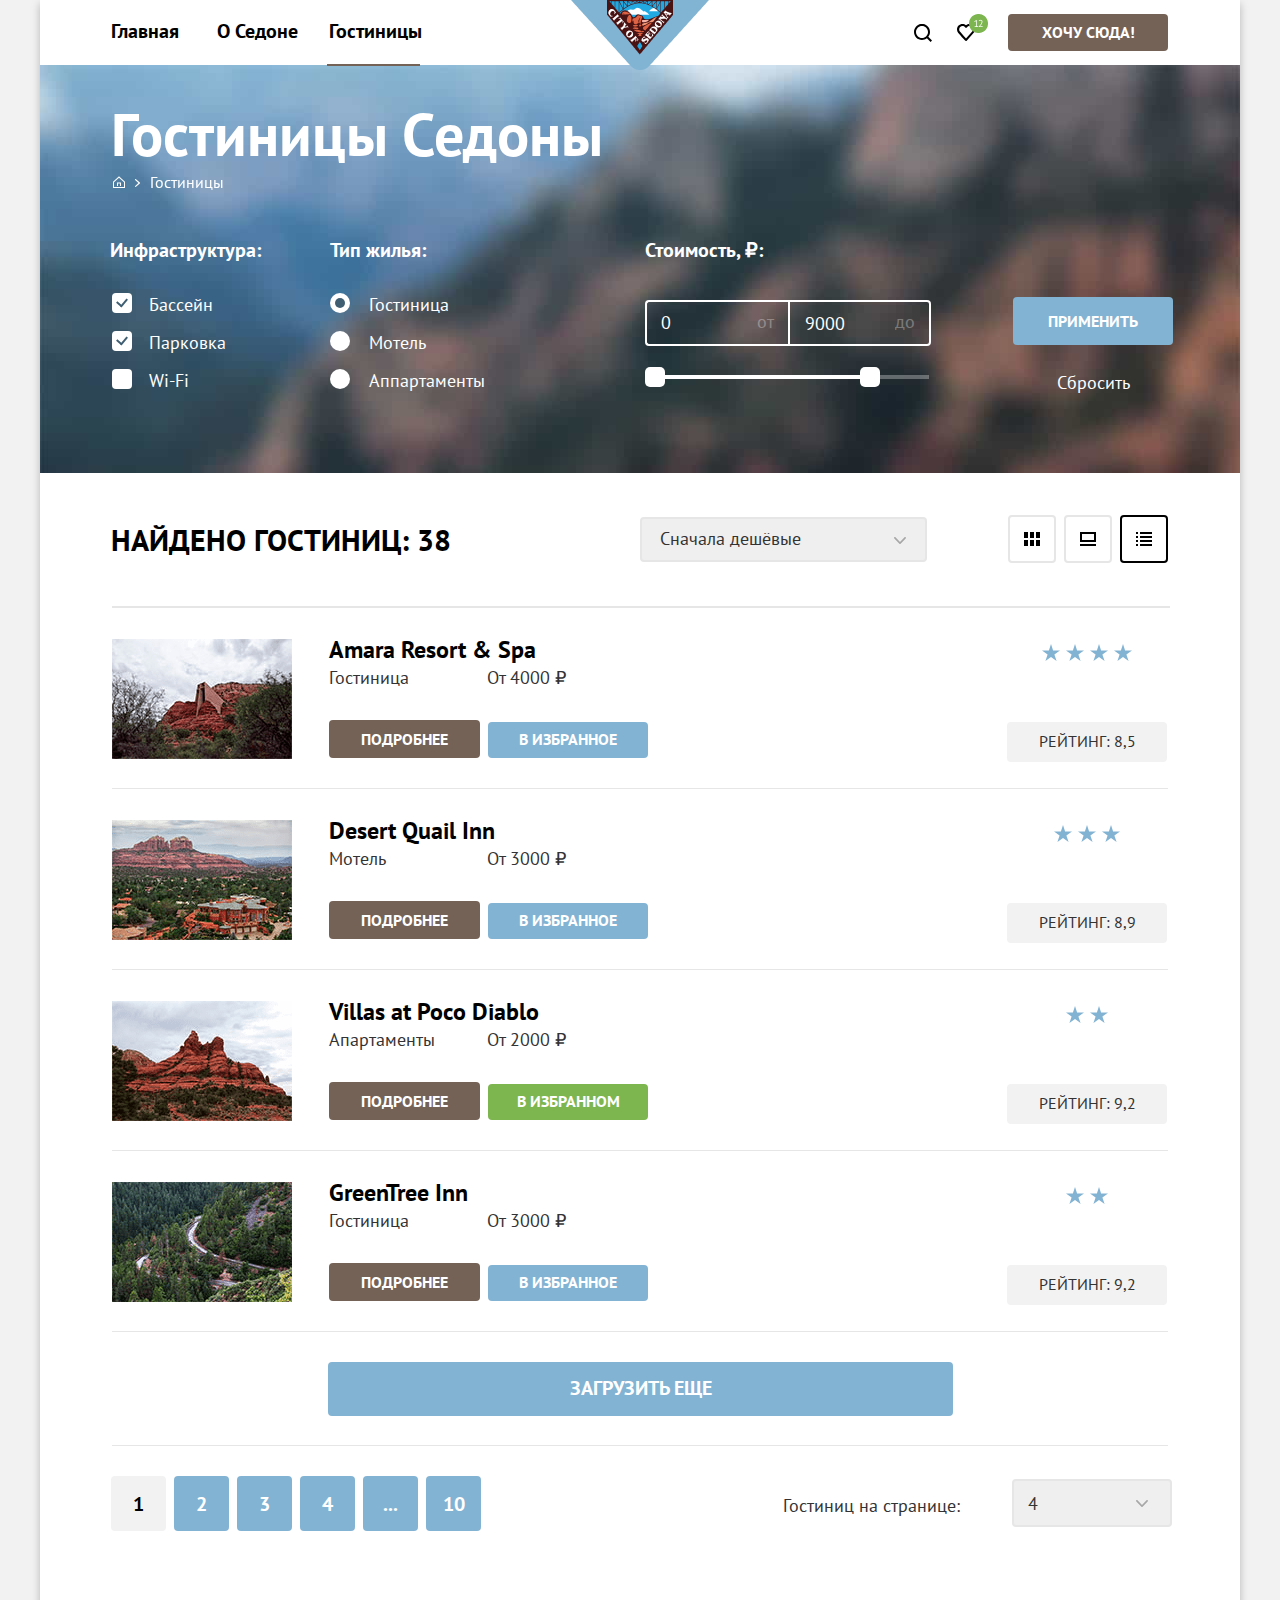
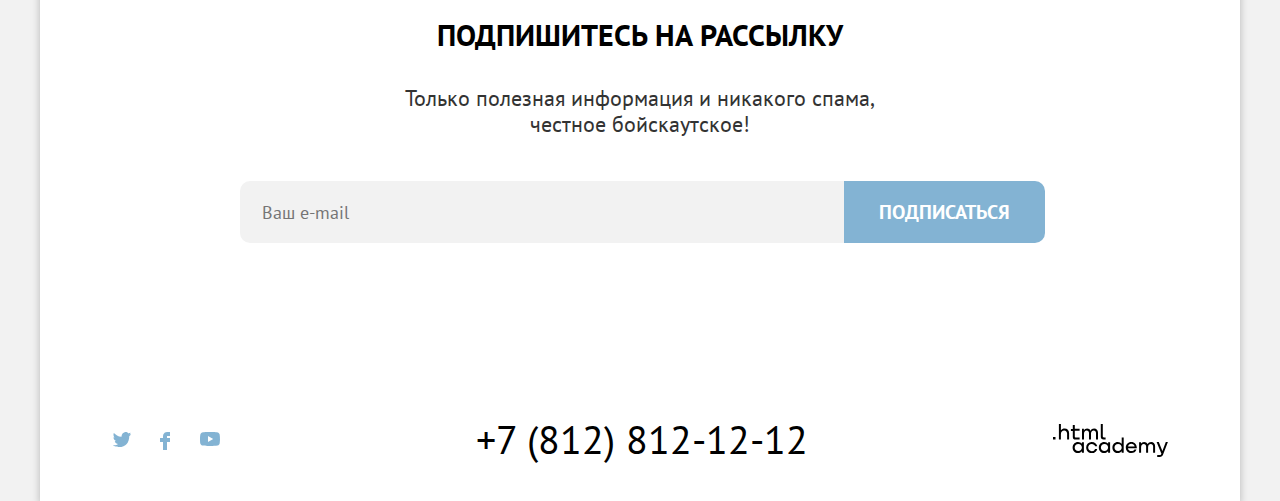
==== commit 1c41d676: "правочки" ====
--- a/catalog.html
+++ b/catalog.html
@@ -27,7 +27,7 @@
         </li>
       </ul>
       <a class="logo-sedona" href="index.html">
-        <img src="images/svg/sedona-nav.png" alt="логотип седоны">
+        <img class="logo-sedona-img" src="images/svg/sedona-nav.png" alt="логотип седоны">
       </a>
       <ul class="navigation-user navigation-list">
         <li class="navigation-item">
--- a/styles/style.css
+++ b/styles/style.css
@@ -132,6 +132,10 @@
     position:absolute;
     z-index:3;
 }
+.logo-sedona-img{
+    width:138px;
+    height:70px;
+}
 .popover{
     position: absolute;
     top:62px;
@@ -325,6 +329,13 @@
     width:160px;
     margin-right:72px;
 }
+.catalog-body .navigation-link[href="index.html"]{
+    padding-right:16px;
+}
+.navigation-link[href="catalog.html"],
+.catalog-body .navigation-link[href="##"]{
+    padding-left:10px;
+}
 .navigation-user .navigation-link[href="#"]{
     padding:4px 4px 2px 4px;
     margin-top:18px;
@@ -414,7 +425,7 @@
 .popover-close-button:hover svg{
     fill:rgba(117, 98, 87, 1);
 }
-.popover-close-button:hover + .popover{
+.popover-close-button:hover ~ .popover{
     display:block;
 }
 .popover-close-button:focus-visible svg{
@@ -430,10 +441,10 @@
     width:110px;
 }
 .navigation-item:first-child{
-    width:80px;
+    width:87px;
 }
 .navigation-list:nth-child(1) .navigation-item:nth-child(2){
-    width:139px;
+    width:133px;
 }
 .index-body .navigation-link[href="##"]::after{
     position: absolute;
@@ -479,7 +490,7 @@
     background-color:#615048;
 }
 .mailing-index {
-    background-image: url("../images/index/mailing-background.jpg");
+    background-image:#91abb7 url("../images/index/mailing-background.jpg");
     height:411px;
     width: 1200px;
     background-size: 100% auto;
@@ -550,7 +561,7 @@
     padding: 0;
 }
 .catalog-form-inner{
-    background:#000000 url("../images/catalog/catalog-background.jpg") no-repeat;
+    background:#6e6d72 url("../images/catalog/catalog-background.jpg") no-repeat;
     width:1200px;
     margin:0 auto;
     min-height:408px;
@@ -792,6 +803,9 @@
 }
 .mode-title:not(.mode-title-black):active{
     border: 2px solid #000000   ;
+}
+.mode-title-black{
+    outline:none;
 }
 .sorting-image{
     width:16px;
@@ -1340,6 +1354,11 @@
     height: 384px;
     margin:0;
 }
+.photo-mountain {
+    width: 800px;
+    height: 384px;
+}
+
 .main-page-block{
     display:flex;
     padding:0;
@@ -1660,7 +1679,7 @@
     display:block;
 }
 .detailed-button:hover{
-    color: #615048;
+    background: #615048;
 }
 .detailed-button:focus-visible{
     outline:3px solid #83B3D3;
@@ -1706,6 +1725,10 @@
     position: relative;
     grid-column:3/5;
 }
+.product-card-image{
+    width:180px;
+    height:120px;
+}
 .product-card-title {
     position: relative;
     font-family: "PT sans",sans-serif;
@@ -1809,6 +1832,7 @@
     border-radius: 4px;
     margin-right:8px;
     margin-left:71px;
+    outline:none;
 }
 .pagination-link:not(.pagination-link[href="##"]):hover{
     background: #68A2CA;
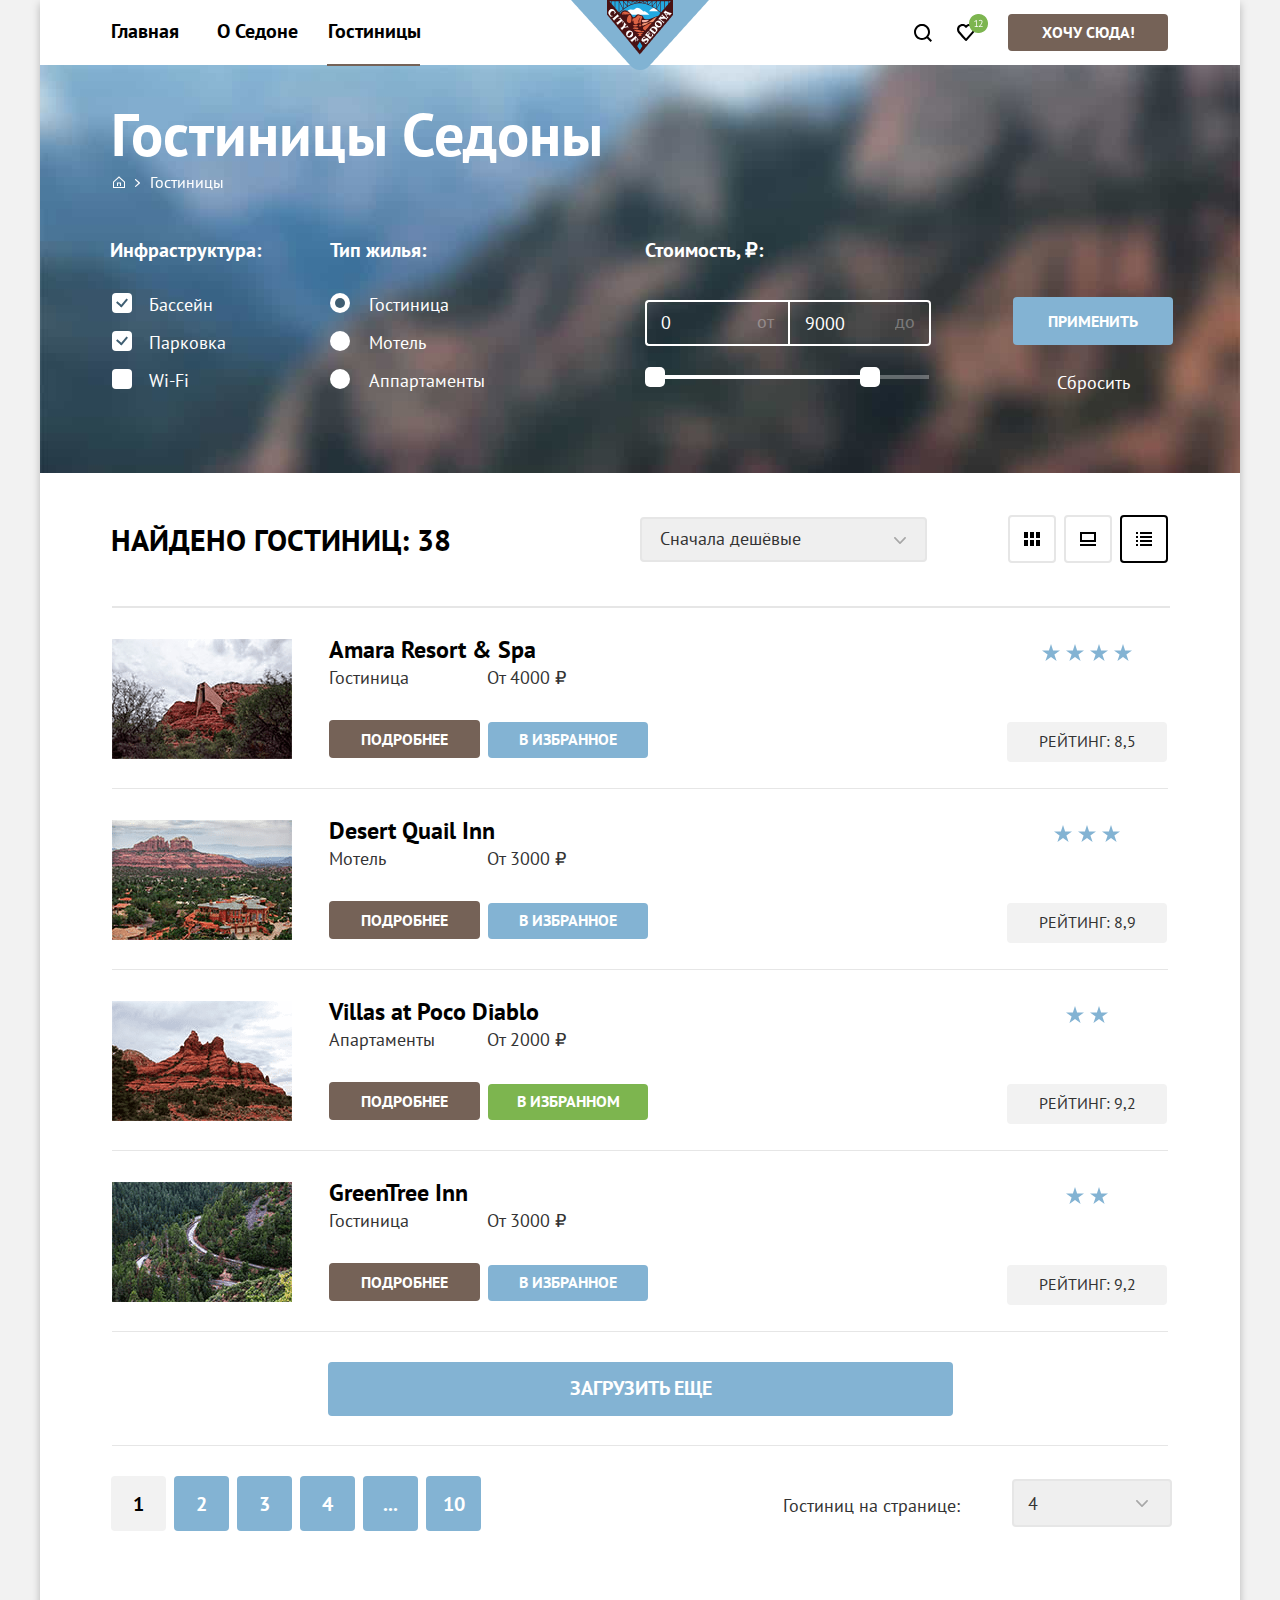
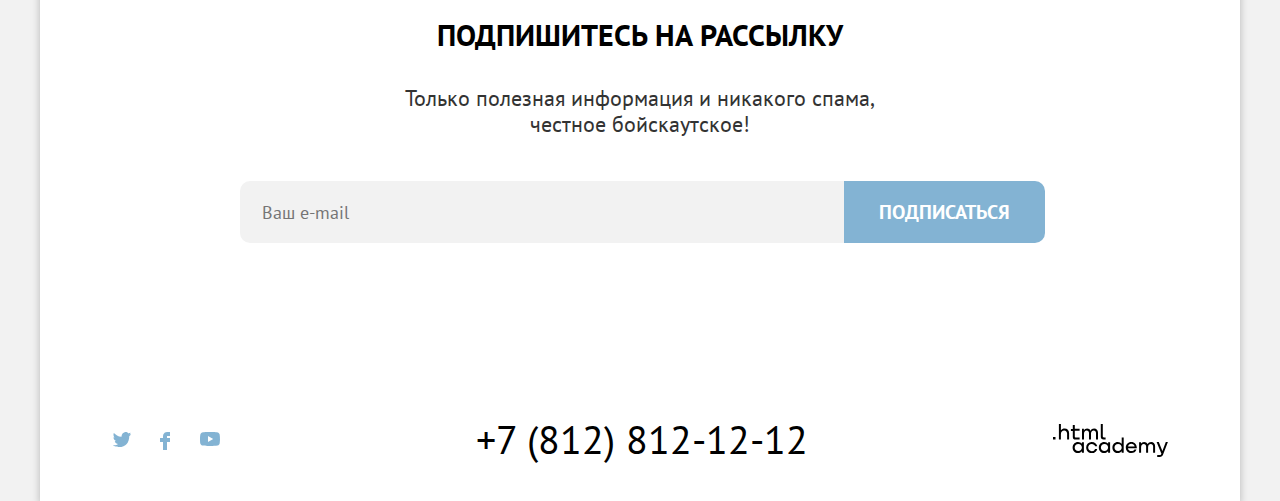
==== commit ffef39a3: "сдача" ====
--- a/catalog.html
+++ b/catalog.html
@@ -23,7 +23,7 @@
           <a class="navigation-link" href="about-sedona.html">О Седоне</a>
         </li>
         <li class="navigation-item">
-          <a class="navigation-link" href="##">Гостиницы</a>
+          <a class="navigation-link none" href="#">Гостиницы</a>
         </li>
       </ul>
       <a class="logo-sedona" href="index.html">
@@ -31,7 +31,7 @@
       </a>
       <ul class="navigation-user navigation-list">
         <li class="navigation-item">
-          <a class="navigation-link" href="#">
+          <a class="navigation-link search" href="#">
             <svg width="18" height="18" viewBox="0 0 18 18" xmlns="http://www.w3.org/2000/svg">
               <path
                 d="M18 16.5L14.3 12.8C15.3 11.5 16 9.8 16 7.9C16 3.5 12.4 -0.1 8 -0.1C3.6 -0.1 0 3.6 0 8C0 12.4 3.6 16 8 16C9.8 16 11.5 15.4 12.9 14.3L16.6 18L18 16.5ZM8 14C4.7 14 2 11.3 2 8C2 4.7 4.7 2 8 2C11.3 2 14 4.7 14 8C14 11.3 11.3 14 8 14Z" />
@@ -49,8 +49,8 @@
           </button>
           <span class="mark-popover-close-button"></span>
         </li>
-        <li class="navigation-item ">
-          <a class="here-button" href="###">Хочу Сюда!</a>
+        <li class="navigation-item">
+          <a class="here-button" href="#">Хочу Сюда!</a>
         </li>
       </ul>
     </nav>
@@ -70,7 +70,7 @@
             </a>
           </li>
           <li class="breadcrumbs-item">
-            <a class="breadcrumbs-link" href="##">Гостиницы</a>
+            <a class="breadcrumbs-link" href="#">Гостиницы</a>
           </li>
         </ul>
       </header>
@@ -248,7 +248,7 @@
         <p class="product-card-price">От 2000 ₽</p>
         <div class="block-product-card-button">
           <a href="#" class="detailed-button button">подробнее</a>
-          <a href="##" class="elected-button">в избранном</a>
+          <a class="elected-button green-button">в избранном</a>
         </div>
       </div>
       <div class="block-stars">
@@ -280,7 +280,7 @@
     <a class="link-download-more" href="#">Загрузить еще</a>
 
     <div class="sorting-footer-block">
-      <a class="pagination-link" href="##">1</a>
+      <a class="pagination-link  first-pagination" >1</a>
       <a class="pagination-link" href="#">2</a>
       <a class="pagination-link" href="#">3</a>
       <a class="pagination-link" href="#">4</a>
--- a/styles/style.css
+++ b/styles/style.css
@@ -332,9 +332,11 @@
 .catalog-body .navigation-link[href="index.html"]{
     padding-right:16px;
 }
-.navigation-link[href="catalog.html"],
-.catalog-body .navigation-link[href="##"]{
+.navigation-link[href="catalog.html"]{
     padding-left:10px;
+}
+.catalog-body .navigation-link[href="#"]{
+    padding-left:3px;
 }
 .navigation-user .navigation-link[href="#"]{
     padding:4px 4px 2px 4px;
@@ -364,7 +366,7 @@
 .navigation-link[href="hotels.html"]{
     margin-top:12px;
 }
-.catalog-body .navigation-link[href="##"]::after{
+.catalog-body .navigation-link[href="#"]::after{
     position: absolute;
     content:"";
     border-bottom:2px solid #756257;
@@ -383,10 +385,10 @@
 .navigation-user .navigation-item:nth-child(2){
     width:70px;
 }
-.navigation-link:not(.navigation-link[href="##"]):hover {
+.navigation-link:not(.navigation-link.none):hover {
     color:#756257;
 }
-.navigation-link:not(.navigation-link[href="##"]):focus-visible {
+.navigation-link:not(.navigation-link.none):focus-visible {
     outline:3px solid #83B3D3;;
     box-sizing: border-box;
     border-radius: 10px;
@@ -395,10 +397,10 @@
 .page-header{
     min-height:65px;
 }
-.navigation-link[href="##"]{
+.navigation-link[href="#"]{
     outline:none;
 }
-.navigation-link:not(.navigation-link[href="##"]):active {
+.navigation-link:not(.navigation-link.none):active {
     color: rgba(0, 0, 0, 0.3);
 }
 .sedona-like{
@@ -446,7 +448,7 @@
 .navigation-list:nth-child(1) .navigation-item:nth-child(2){
     width:133px;
 }
-.index-body .navigation-link[href="##"]::after{
+.index-body .navigation-link[href="#"]::after{
     position: absolute;
     content:"";
     border-bottom:2px solid #756257;
@@ -455,7 +457,7 @@
     top:64px;
     z-index:3
 }
-.navigation-link[href=""]{
+.navigation-link[href="#"]{
     padding-left:6px;
     margin-left:6px;
 }
@@ -490,7 +492,7 @@
     background-color:#615048;
 }
 .mailing-index {
-    background-image:#91abb7 url("../images/index/mailing-background.jpg");
+    background:#91abb7 url("../images/index/mailing-background.jpg");
     height:411px;
     width: 1200px;
     background-size: 100% auto;
@@ -996,18 +998,21 @@
 .souvenirs-svg {
     margin-left:170px;
     width:63px;
+    height:76px;
     margin-bottom:23px;
     margin-top:85px;
 }
 .food-svg {
     margin-left:163px;
     width:75px;
+    height:70px;
     margin-bottom:23px;
     margin-top:91px;
 }
 .hotels-svg {
     margin-left:163px;
     width:75px;
+    height:72px;
     margin-bottom:23px;
     margin-top:89px;
 }
@@ -1402,7 +1407,7 @@
 .breadcrumbs-link[href="index.html"]:hover svg{
     fill:rgba(255, 255, 255, 0.6)
 }
-.breadcrumbs-link[href="##"] {
+.breadcrumbs-link[href="#"] {
     position:relative;
     font-family: "PT sans",sans-serif;
     font-style: normal;
@@ -1628,36 +1633,36 @@
     align-self:end;
     margin-left:8px;
 }
-.elected-button:not(.elected-button[href="##"]):hover{
+.elected-button:not(.green-button):hover{
     background: #68A2CA;
     outline: 1px solid #756257;
     border-radius: 4px;
 }
-.elected-button[href=""]:hover{
+.green-button:hover{
     background: #6C9E42;
 }
-.elected-button:not(.elected-button[href="##"]):focus-visible{
+.elected-button:not(.green-button):focus-visible{
     outline:3px solid #756257;
     background: #68A2CA;
     border-radius: 4px;
 }
-.elected-button[href=""]:focus-visible{
+.green-button:focus-visible{
     outline:3px solid #756257;
     background: #6C9E42;
     border-radius: 4px;
 }
-.elected-button:not(.elected-button[href="##"]):active{
+.elected-button:not(.green-button):active{
     background: #68A2CA;
     border: 1px solid #756257;
     box-sizing: border-box;
     border-radius: 4px;
     color:rgba(255, 255, 255, 0.3)
 }
-.elected-button[href="##"]:focus-visible{
+.green-button:focus-visible{
     background:#6C9E42;
     color:rgba(255, 255, 255, 0.3)
 }
-.elected-button[href="##"]{
+.green-button{
     background: #7DB54F;
 }
 .detailed-button{
@@ -1796,6 +1801,10 @@
     grid-column:5/6;
     justify-self: center;
 }
+img[src=src="images/svg/star.svg"]{
+    width:18px;
+    height:17px;
+}
 .sorting-footer-block {
     display:flex;  
     flex-wrap:wrap;
@@ -1818,7 +1827,7 @@
     padding-bottom:40px;
     margin-right:8px;
 }
-.pagination-link[href="##"]{
+.first-pagination{
     font-family: "PT sans",sans-serif;
     font-style: normal;
     font-weight: bold;
@@ -1834,13 +1843,13 @@
     margin-left:71px;
     outline:none;
 }
-.pagination-link:not(.pagination-link[href="##"]):hover{
+.pagination-link:not(.first-pagination):hover{
     background: #68A2CA;
 }
-.pagination-link:not(.pagination-link[href="##"]):focus-visible{
+.pagination-link:not(.first-pagination):focus-visible{
     outline: 3px solid #756257;
 }
-.pagination-link:not(.pagination-link[href="##"]):active{
+.pagination-link:not(.first-pagination):active{
     color:rgba(255, 255, 255, 0.3)
 }
 .modal-container{
